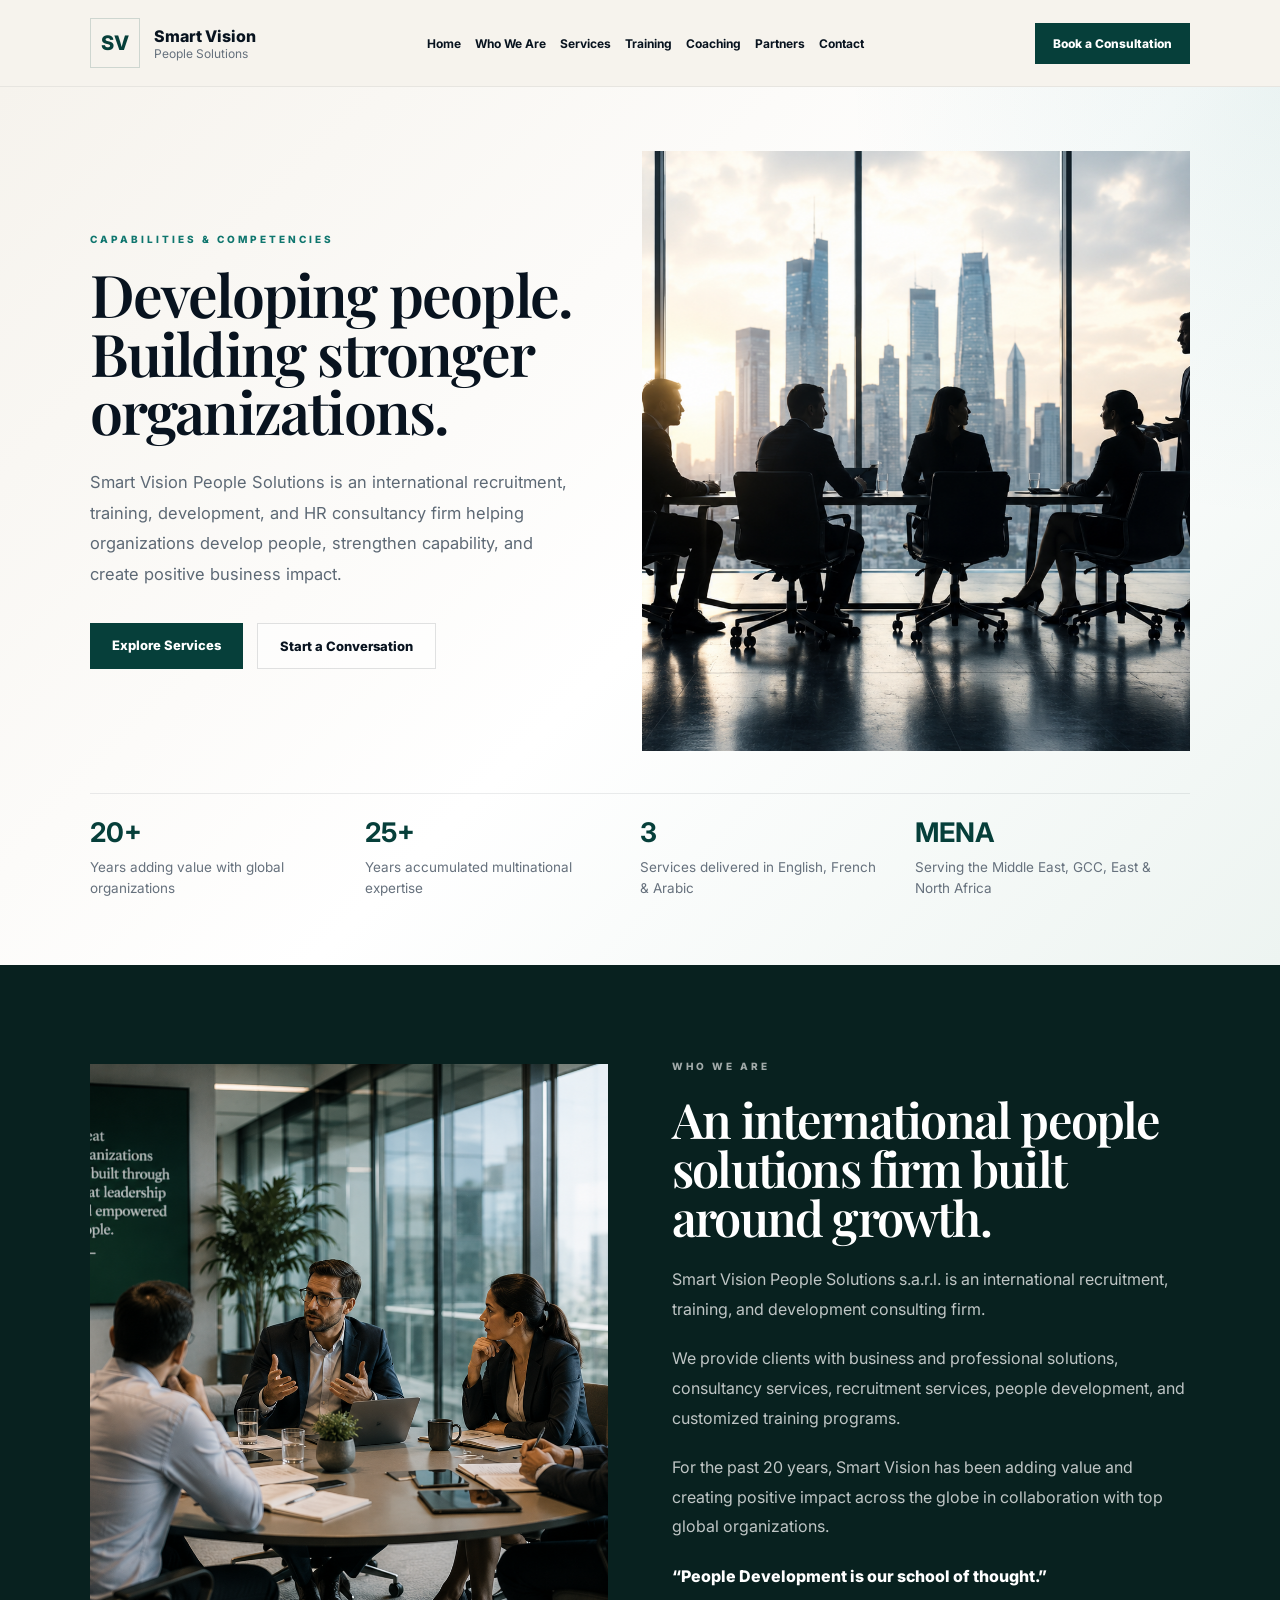
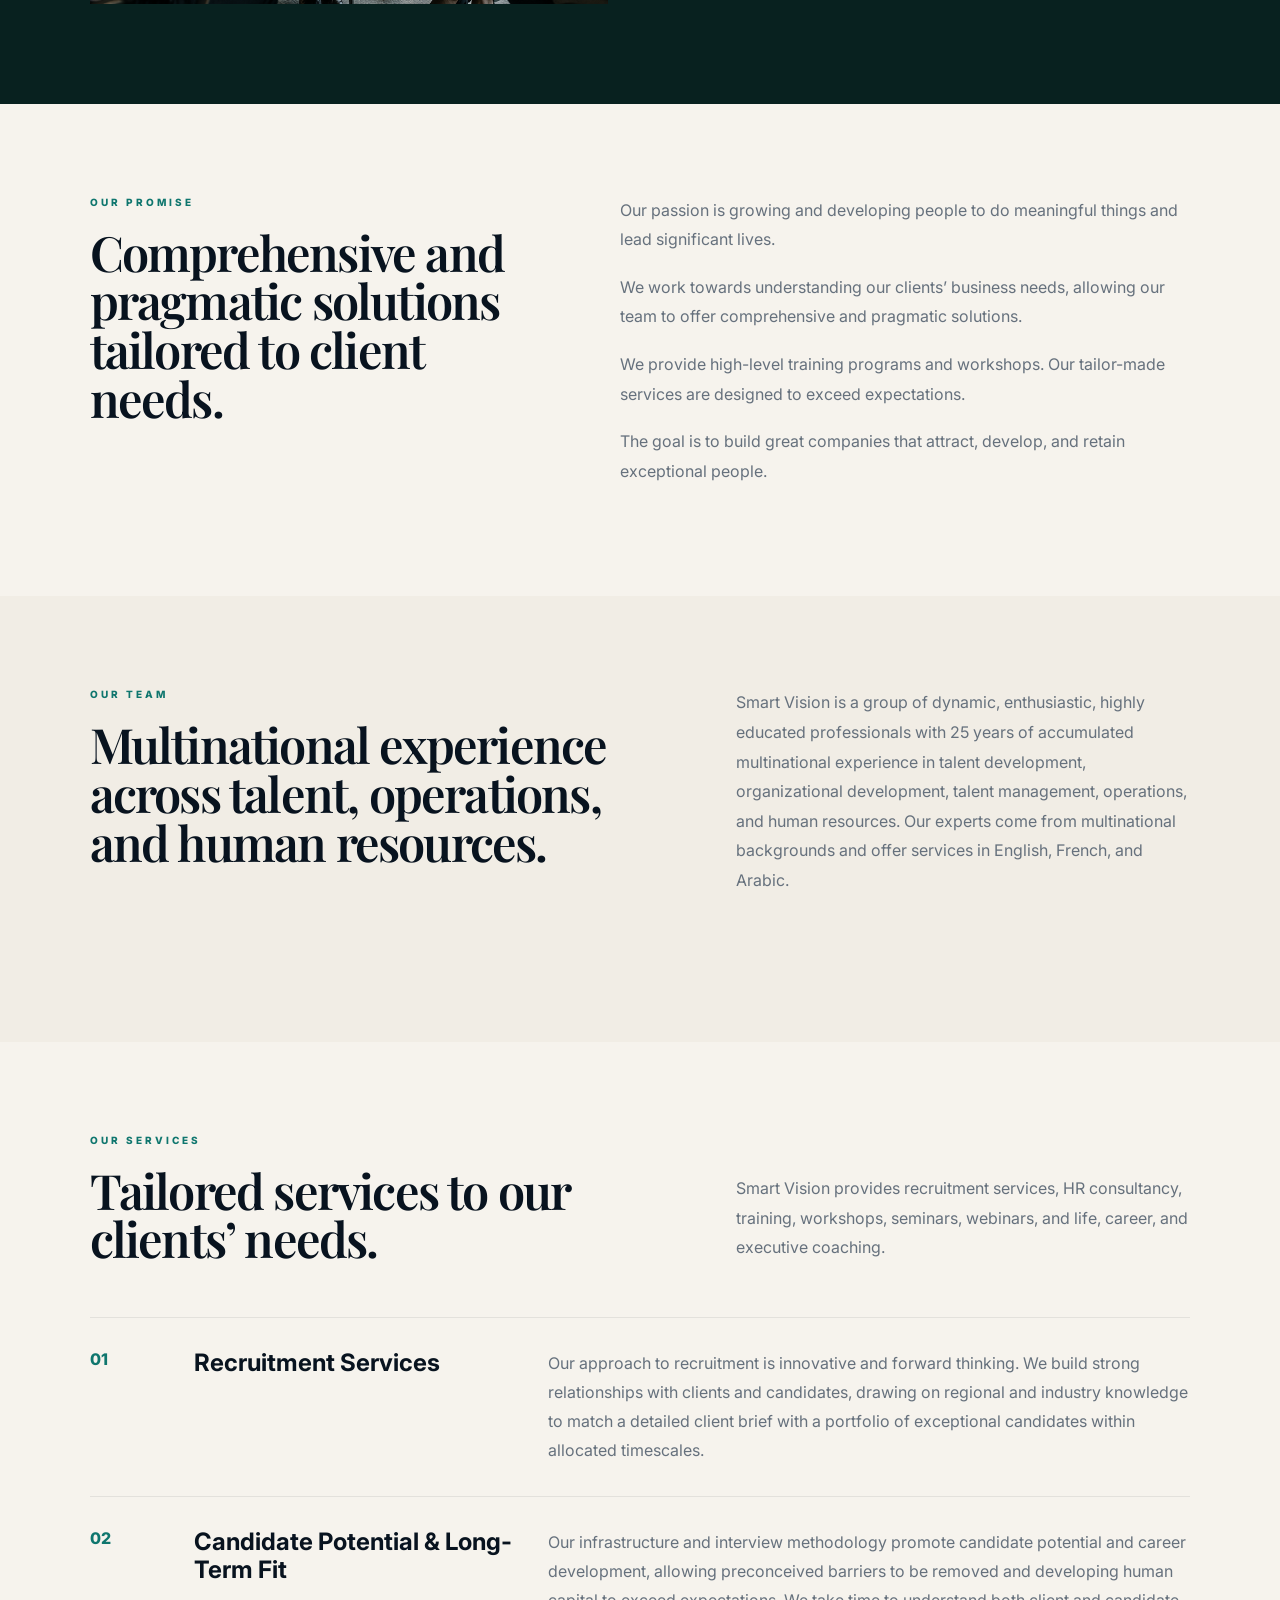
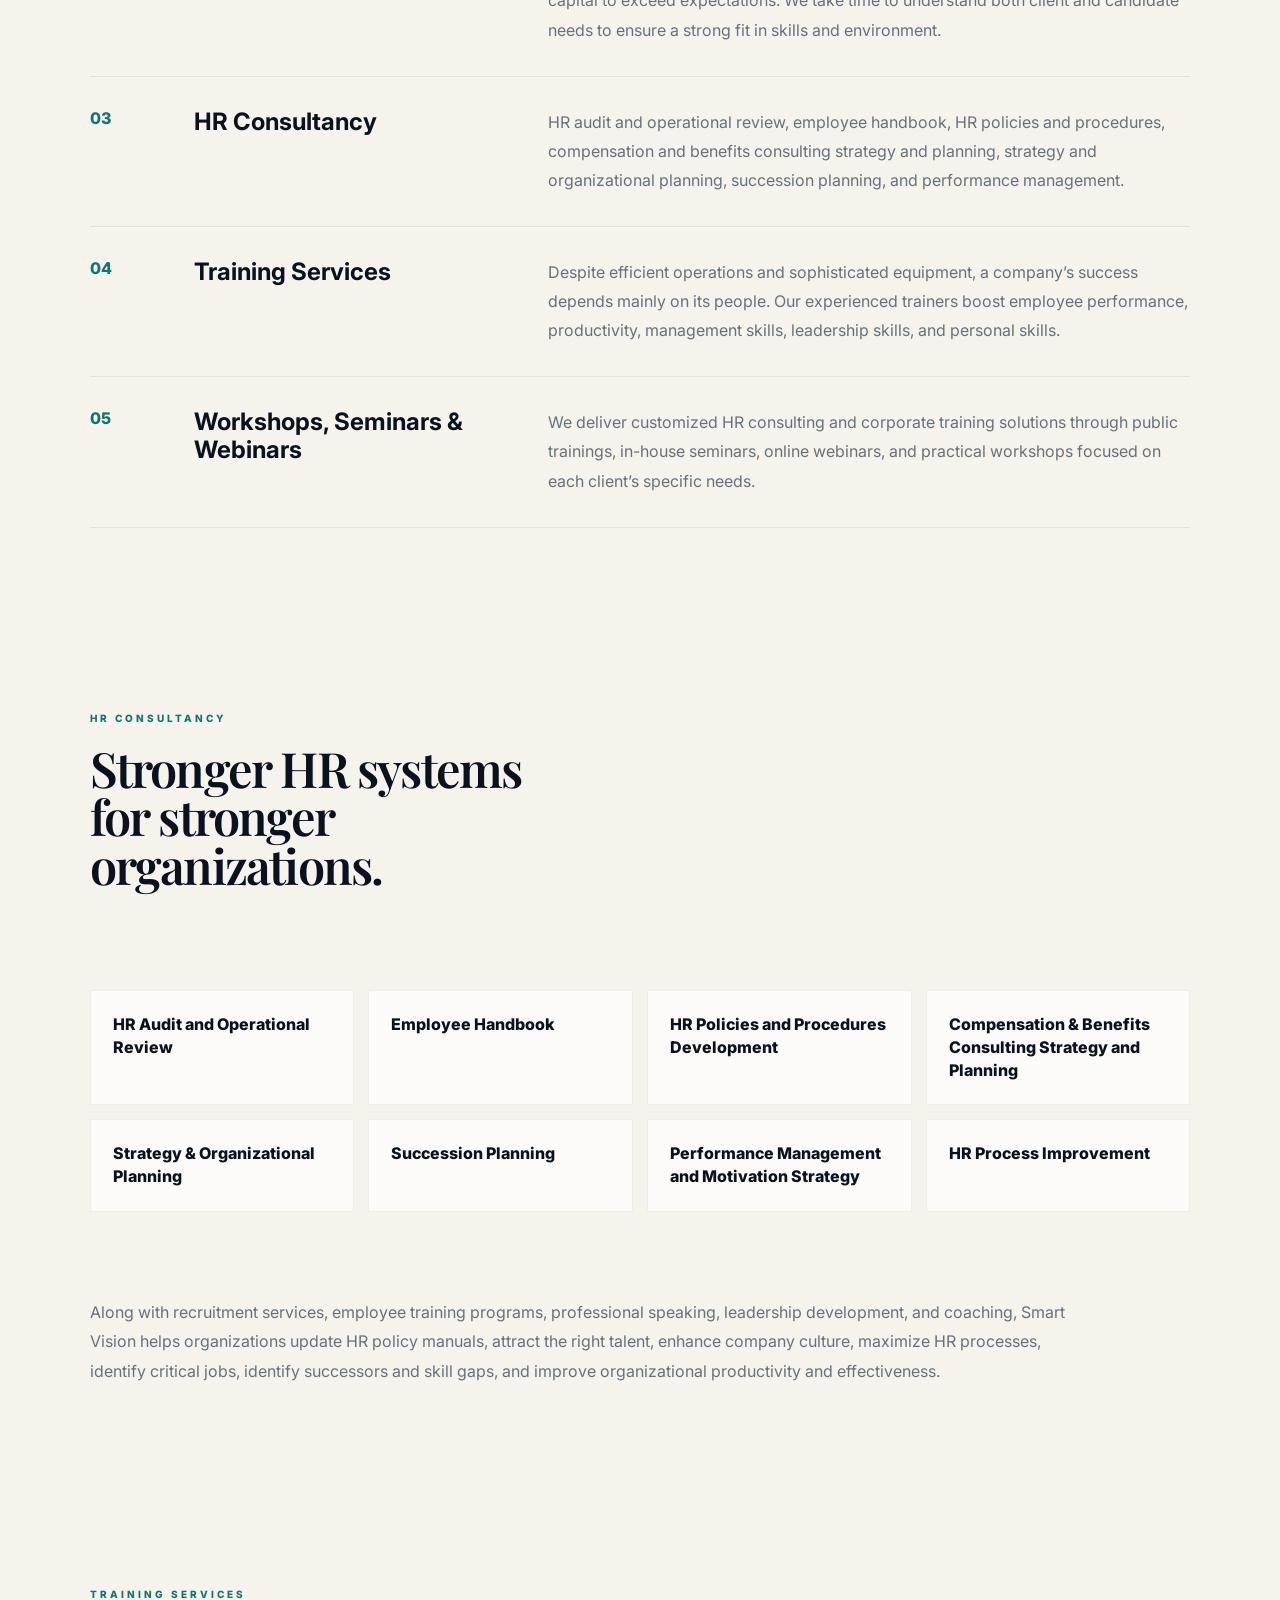
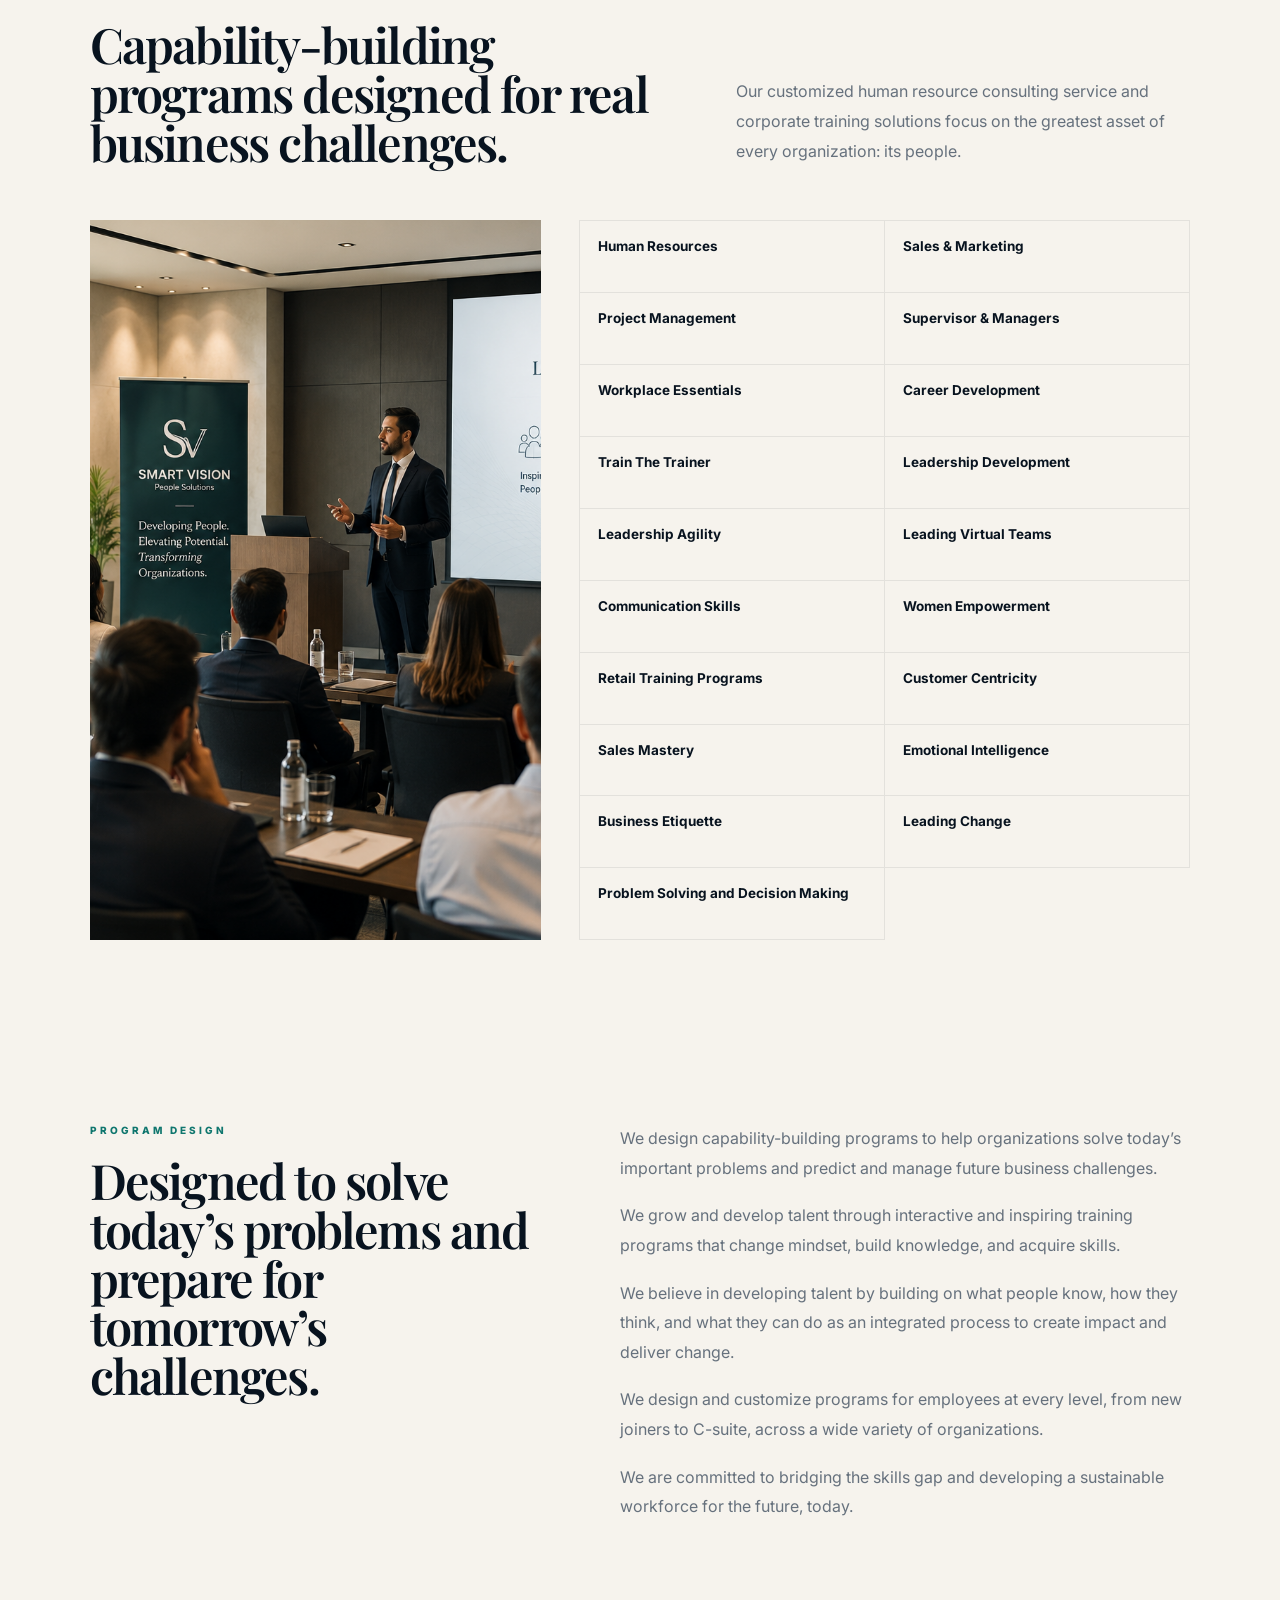
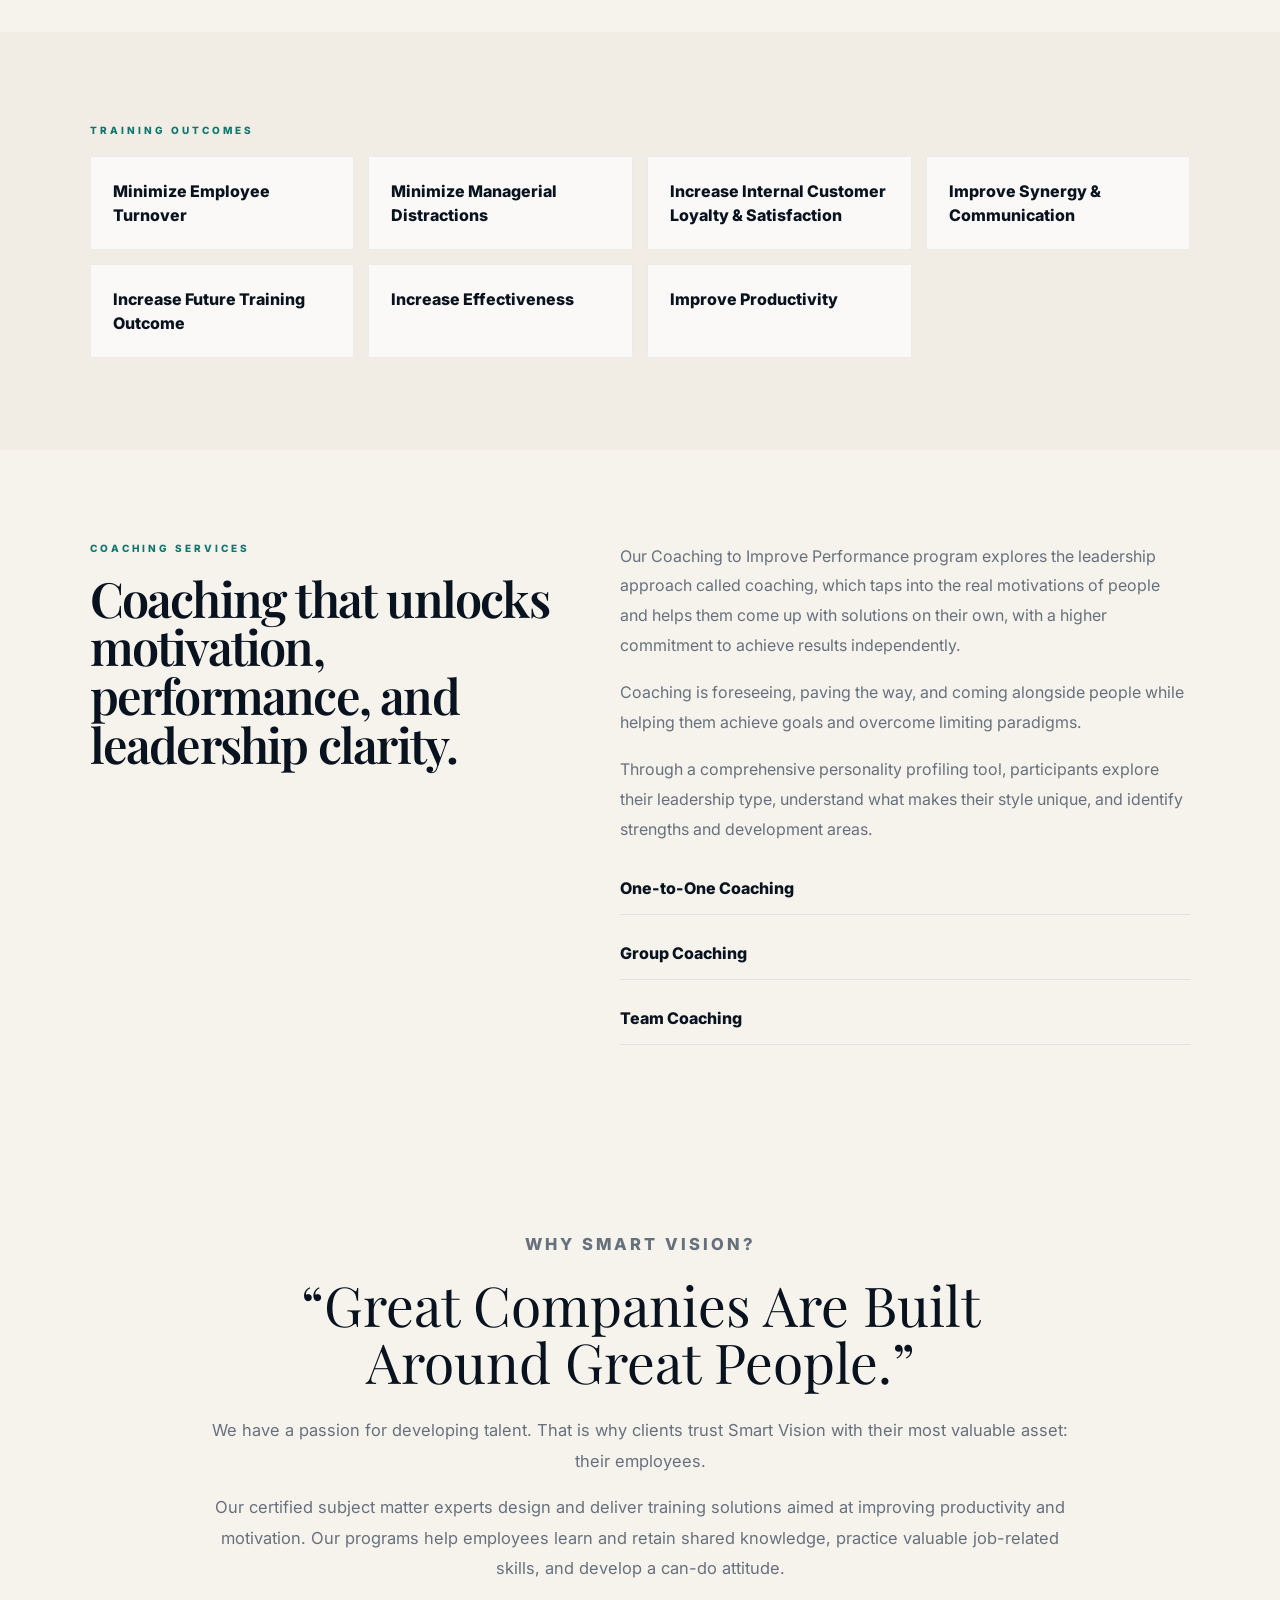
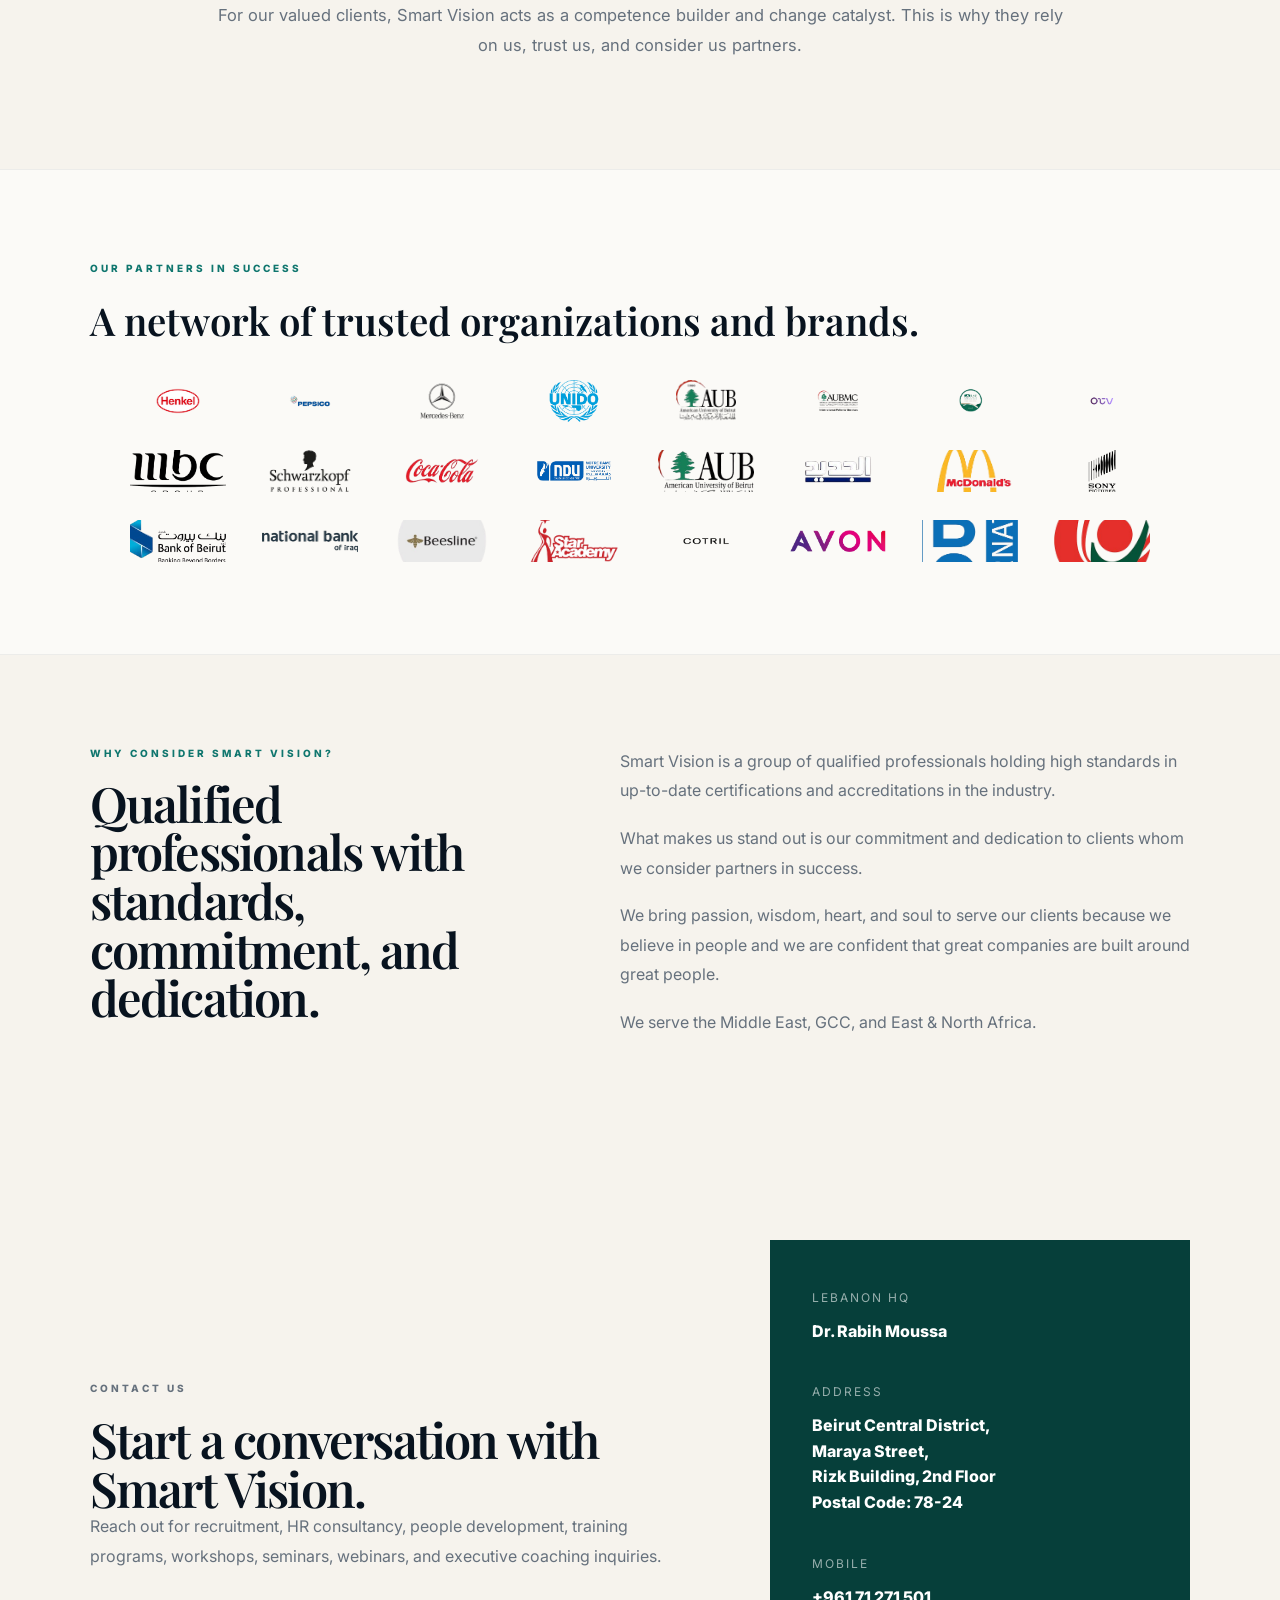
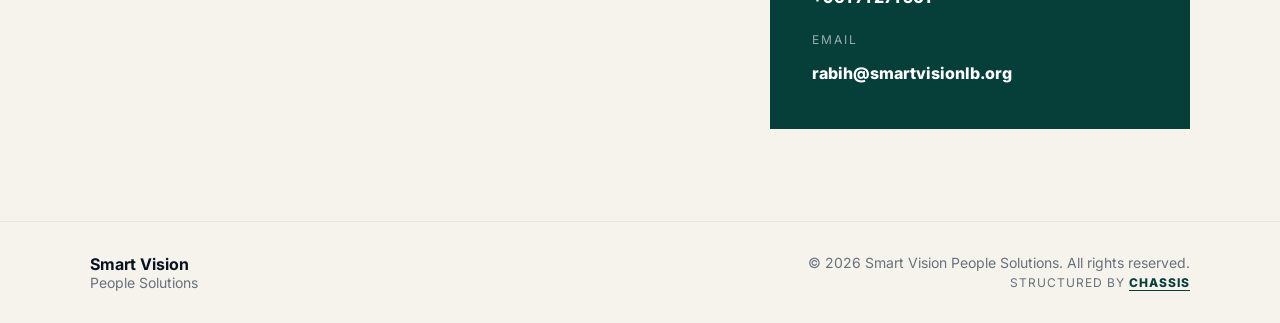
==== index.html @ 972a95ab "update" ====
<!DOCTYPE html>
<html lang="en">
<head>
  <meta charset="UTF-8" />
  <meta name="viewport" content="width=device-width, initial-scale=1.0" />

  <title>Smart Vision People Solutions</title>

  <meta
    name="description"
    content="Smart Vision People Solutions is an international recruitment, HR consultancy, training, people development, and executive coaching firm serving the Middle East, GCC, East and North Africa."
  />

  <link rel="preconnect" href="https://fonts.googleapis.com">
  <link rel="preconnect" href="https://fonts.gstatic.com" crossorigin>

  <link
    href="https://fonts.googleapis.com/css2?family=Inter:wght@400;500;600;700;800&family=Playfair+Display:wght@500;600;700&display=swap"
    rel="stylesheet"
  />

  <link rel="stylesheet" href="style.css?v=11" />
</head>

<body>

  <header class="site-header">
    <a href="#home" class="logo" aria-label="Smart Vision home">
      <span class="logo-mark">SV</span>
      <span class="logo-text">
        <strong>Smart Vision</strong>
        <small>People Solutions</small>
      </span>
    </a>

    <nav class="nav-links" aria-label="Main navigation">
      <a href="#home">Home</a>
      <a href="#about">Who We Are</a>
      <a href="#services">Services</a>
      <a href="#training">Training</a>
      <a href="#coaching">Coaching</a>
      <a href="#partners">Partners</a>
      <a href="#contact">Contact</a>
    </nav>

    <a href="#contact" class="nav-cta">Book a Consultation</a>
  </header>

  <main>

    <section class="hero" id="home">
      <div class="hero-grid">
        <div class="hero-copy">
          <p class="eyebrow">Capabilities & Competencies</p>

          <h1>
            Developing people. Building stronger organizations.
          </h1>

          <p class="hero-description">
            Smart Vision People Solutions is an international recruitment, training,
            development, and HR consultancy firm helping organizations develop people,
            strengthen capability, and create positive business impact.
          </p>

          <div class="hero-actions">
            <a href="#services" class="btn-primary">Explore Services</a>
            <a href="#contact" class="btn-secondary">Start a Conversation</a>
          </div>
        </div>

        <div class="hero-image">
          <img
            src="assets/images/hero-boardroom.jpg"
            alt="Executive leadership meeting"
          />
        </div>
      </div>

      <div class="proof-row">
        <div>
          <strong>20+</strong>
          <span>Years adding value with global organizations</span>
        </div>

        <div>
          <strong>25+</strong>
          <span>Years accumulated multinational expertise</span>
        </div>

        <div>
          <strong>3</strong>
          <span>Services delivered in English, French & Arabic</span>
        </div>

        <div>
          <strong>MENA</strong>
          <span>Serving the Middle East, GCC, East & North Africa</span>
        </div>
      </div>
    </section>

    <section class="about-section" id="about">
      <div class="about-image">
        <img
          src="assets/images/leadership-meeting.jpg"
          alt="Leadership discussion"
        />
      </div>

      <div class="about-copy">
        <p class="eyebrow">Who We Are</p>

        <h2>
          An international people solutions firm built around growth.
        </h2>

        <p>
          Smart Vision People Solutions s.a.r.l. is an international recruitment,
          training, and development consulting firm.
        </p>

        <p>
          We provide clients with business and professional solutions, consultancy
          services, recruitment services, people development, and customized
          training programs.
        </p>

        <p>
          For the past 20 years, Smart Vision has been adding value and creating
          positive impact across the globe in collaboration with top global
          organizations.
        </p>

        <p class="quote-line">
          “People Development is our school of thought.”
        </p>
      </div>
    </section>

    <section class="promise-section" id="promise">
      <div>
        <p class="eyebrow">Our Promise</p>
        <h2>
          Comprehensive and pragmatic solutions tailored to client needs.
        </h2>
      </div>

      <div class="promise-copy">
        <p>
          Our passion is growing and developing people to do meaningful things
          and lead significant lives.
        </p>

        <p>
          We work towards understanding our clients’ business needs, allowing
          our team to offer comprehensive and pragmatic solutions.
        </p>

        <p>
          We provide high-level training programs and workshops. Our tailor-made
          services are designed to exceed expectations.
        </p>

        <p>
          The goal is to build great companies that attract, develop, and retain
          exceptional people.
        </p>
      </div>
    </section>

    <section class="team-section" id="team">
      <div class="split-heading">
        <div>
          <p class="eyebrow">Our Team</p>
          <h2>
            Multinational experience across talent, operations, and human resources.
          </h2>
        </div>

        <p>
          Smart Vision is a group of dynamic, enthusiastic, highly educated professionals
          with 25 years of accumulated multinational experience in talent development,
          organizational development, talent management, operations, and human resources.
          Our experts come from multinational backgrounds and offer services in English,
          French, and Arabic.
        </p>
      </div>
    </section>

    <section class="services-section" id="services">
      <div class="split-heading">
        <div>
          <p class="eyebrow">Our Services</p>
          <h2>
            Tailored services to our clients’ needs.
          </h2>
        </div>

        <p>
          Smart Vision provides recruitment services, HR consultancy, training,
          workshops, seminars, webinars, and life, career, and executive coaching.
        </p>
      </div>

      <div class="service-list">
        <article>
          <span>01</span>
          <h3>Recruitment Services</h3>
          <p>
            Our approach to recruitment is innovative and forward thinking. We build
            strong relationships with clients and candidates, drawing on regional and
            industry knowledge to match a detailed client brief with a portfolio of
            exceptional candidates within allocated timescales.
          </p>
        </article>

        <article>
          <span>02</span>
          <h3>Candidate Potential & Long-Term Fit</h3>
          <p>
            Our infrastructure and interview methodology promote candidate potential
            and career development, allowing preconceived barriers to be removed and
            developing human capital to exceed expectations. We take time to understand
            both client and candidate needs to ensure a strong fit in skills and environment.
          </p>
        </article>

        <article>
          <span>03</span>
          <h3>HR Consultancy</h3>
          <p>
            HR audit and operational review, employee handbook, HR policies and procedures,
            compensation and benefits consulting strategy and planning, strategy and
            organizational planning, succession planning, and performance management.
          </p>
        </article>

        <article>
          <span>04</span>
          <h3>Training Services</h3>
          <p>
            Despite efficient operations and sophisticated equipment, a company’s success
            depends mainly on its people. Our experienced trainers boost employee performance,
            productivity, management skills, leadership skills, and personal skills.
          </p>
        </article>

        <article>
          <span>05</span>
          <h3>Workshops, Seminars & Webinars</h3>
          <p>
            We deliver customized HR consulting and corporate training solutions through
            public trainings, in-house seminars, online webinars, and practical workshops
            focused on each client’s specific needs.
          </p>
        </article>
      </div>
    </section>

    <section class="hr-section" id="hr-consultancy">
      <div>
        <p class="eyebrow">HR Consultancy</p>
        <h2>
          Stronger HR systems for stronger organizations.
        </h2>
      </div>

      <div class="detail-grid">
        <div>HR Audit and Operational Review</div>
        <div>Employee Handbook</div>
        <div>HR Policies and Procedures Development</div>
        <div>Compensation & Benefits Consulting Strategy and Planning</div>
        <div>Strategy & Organizational Planning</div>
        <div>Succession Planning</div>
        <div>Performance Management and Motivation Strategy</div>
        <div>HR Process Improvement</div>
      </div>

      <p class="section-note">
        Along with recruitment services, employee training programs, professional speaking,
        leadership development, and coaching, Smart Vision helps organizations update HR
        policy manuals, attract the right talent, enhance company culture, maximize HR
        processes, identify critical jobs, identify successors and skill gaps, and improve
        organizational productivity and effectiveness.
      </p>
    </section>

    <section class="training-section" id="training">
      <div class="training-top">
        <div>
          <p class="eyebrow">Training Services</p>
          <h2>
            Capability-building programs designed for real business challenges.
          </h2>
        </div>

        <p>
          Our customized human resource consulting service and corporate training
          solutions focus on the greatest asset of every organization: its people.
        </p>
      </div>

      <div class="training-feature">
        <img
          src="assets/images/training-seminar.jpg"
          alt="Corporate training seminar"
        />

        <div class="program-list">
          <span>Human Resources</span>
          <span>Sales & Marketing</span>
          <span>Project Management</span>
          <span>Supervisor & Managers</span>
          <span>Workplace Essentials</span>
          <span>Career Development</span>
          <span>Train The Trainer</span>
          <span>Leadership Development</span>
          <span>Leadership Agility</span>
          <span>Leading Virtual Teams</span>
          <span>Communication Skills</span>
          <span>Women Empowerment</span>
          <span>Retail Training Programs</span>
          <span>Customer Centricity</span>
          <span>Sales Mastery</span>
          <span>Emotional Intelligence</span>
          <span>Business Etiquette</span>
          <span>Leading Change</span>
          <span>Problem Solving and Decision Making</span>
        </div>
      </div>
    </section>

    <section class="program-design-section" id="program-design">
      <div>
        <p class="eyebrow">Program Design</p>
        <h2>
          Designed to solve today’s problems and prepare for tomorrow’s challenges.
        </h2>
      </div>

      <div class="program-design-copy">
        <p>
          We design capability-building programs to help organizations solve today’s
          important problems and predict and manage future business challenges.
        </p>

        <p>
          We grow and develop talent through interactive and inspiring training programs
          that change mindset, build knowledge, and acquire skills.
        </p>

        <p>
          We believe in developing talent by building on what people know, how they think,
          and what they can do as an integrated process to create impact and deliver change.
        </p>

        <p>
          We design and customize programs for employees at every level, from new joiners
          to C-suite, across a wide variety of organizations.
        </p>

        <p>
          We are committed to bridging the skills gap and developing a sustainable workforce
          for the future, today.
        </p>
      </div>
    </section>

    <section class="outcomes-section">
      <p class="eyebrow">Training Outcomes</p>

      <div class="outcome-grid">
        <div>Minimize Employee Turnover</div>
        <div>Minimize Managerial Distractions</div>
        <div>Increase Internal Customer Loyalty & Satisfaction</div>
        <div>Improve Synergy & Communication</div>
        <div>Increase Future Training Outcome</div>
        <div>Increase Effectiveness</div>
        <div>Improve Productivity</div>
      </div>
    </section>

    <section class="coaching-section" id="coaching">
      <div>
        <p class="eyebrow">Coaching Services</p>
        <h2>
          Coaching that unlocks motivation, performance, and leadership clarity.
        </h2>
      </div>

      <div class="coaching-copy">
        <p>
          Our Coaching to Improve Performance program explores the leadership approach
          called coaching, which taps into the real motivations of people and helps them
          come up with solutions on their own, with a higher commitment to achieve results
          independently.
        </p>

        <p>
          Coaching is foreseeing, paving the way, and coming alongside people while helping
          them achieve goals and overcome limiting paradigms.
        </p>

        <p>
          Through a comprehensive personality profiling tool, participants explore their
          leadership type, understand what makes their style unique, and identify strengths
          and development areas.
        </p>

        <ul>
          <li>One-to-One Coaching</li>
          <li>Group Coaching</li>
          <li>Team Coaching</li>
        </ul>
      </div>
    </section>

    <section class="why-section" id="why">
      <p class="eyebrow">Why Smart Vision?</p>

      <blockquote>
        “Great Companies Are Built Around Great People.”
      </blockquote>

      <p>
        We have a passion for developing talent. That is why clients trust Smart Vision
        with their most valuable asset: their employees.
      </p>

      <p>
        Our certified subject matter experts design and deliver training solutions aimed
        at improving productivity and motivation. Our programs help employees learn and
        retain shared knowledge, practice valuable job-related skills, and develop a
        can-do attitude.
      </p>

      <p>
        For our valued clients, Smart Vision acts as a competence builder and change
        catalyst. This is why they rely on us, trust us, and consider us partners.
      </p>
    </section>

    <section class="partners-section" id="partners">
      <div class="section-kicker">
        <p class="small-label">Our Partners in Success</p>
        <h2>A network of trusted organizations and brands.</h2>
      </div>

      <div class="partner-logos">
        <div class="partner-logo"><img src="assets/logos/henkel.png" alt="Henkel"></div>
        <div class="partner-logo"><img src="assets/logos/pepsico.png" alt="PepsiCo"></div>
        <div class="partner-logo"><img src="assets/logos/mercedes.png" alt="Mercedes-Benz"></div>
        <div class="partner-logo"><img src="assets/logos/unido.png" alt="UNIDO"></div>
        <div class="partner-logo"><img src="assets/logos/aub.png" alt="AUB"></div>
        <div class="partner-logo"><img src="assets/logos/aubmc.png" alt="AUBMC"></div>
        <div class="partner-logo"><img src="assets/logos/lau.png" alt="LAU"></div>
        <div class="partner-logo"><img src="assets/logos/otv.png" alt="OTV"></div>

        <div class="partner-name"><img src="assets/logos/mbcgroup.png" alt="MBC Group"></div>
        <div class="partner-name"><img src="assets/logos/schwarzkopf.png" alt="Schwarzkopf Professional"></div>
        <div class="partner-name"><img src="assets/logos/cocacola.png" alt="Coca-Cola"></div>
        <div class="partner-name"><img src="assets/logos/ndu.png" alt="Notre Dame University"></div>
        <div class="partner-name"><img src="assets/logos/aub.png" alt="American University of Beirut"></div>
        <div class="partner-name"><img src="assets/logos/aljadeed.png" alt="Al Jadeed TV"></div>
        <div class="partner-name"><img src="assets/logos/macdonalds.png" alt="McDonald’s"></div>
        <div class="partner-name"><img src="assets/logos/sony.png" alt="Sony Pictures"></div>
        <div class="partner-name"><img src="assets/logos/bob.png" alt="Bank of Beirut"></div>
        <div class="partner-name"><img src="assets/logos/nbi.png" alt="National Bank of Iraq"></div>
        <div class="partner-name"><img src="assets/logos/beesline.png" alt="Beesline"></div>
        <div class="partner-name"><img src="assets/logos/staracademy.png" alt="Star Academy"></div>
        <div class="partner-name"><img src="assets/logos/cotril.png" alt="Cotril Group"></div>
        <div class="partner-name"><img src="assets/logos/avon.png" alt="Avon"></div>
        <div class="partner-name"><img src="assets/logos/lbci.png" alt="LBCI"></div>
        <div class="partner-name"><img src="assets/logos/lu.png" alt="Lebanese University"></div>
      </div>
    </section>

    <section class="consider-section" id="consider">
      <div>
        <p class="eyebrow">Why Consider Smart Vision?</p>
        <h2>
          Qualified professionals with standards, commitment, and dedication.
        </h2>
      </div>

      <div class="consider-copy">
        <p>
          Smart Vision is a group of qualified professionals holding high standards
          in up-to-date certifications and accreditations in the industry.
        </p>

        <p>
          What makes us stand out is our commitment and dedication to clients whom
          we consider partners in success.
        </p>

        <p>
          We bring passion, wisdom, heart, and soul to serve our clients because we
          believe in people and we are confident that great companies are built around
          great people.
        </p>

        <p>
          We serve the Middle East, GCC, and East & North Africa.
        </p>
      </div>
    </section>

    <section class="contact-section" id="contact">
      <div>
        <p class="eyebrow">Contact Us</p>

        <h2>
          Start a conversation with Smart Vision.
        </h2>

        <p>
          Reach out for recruitment, HR consultancy, people development, training programs,
          workshops, seminars, webinars, and executive coaching inquiries.
        </p>
      </div>

      <div class="contact-card">
        <span>Lebanon HQ</span>
        <p>Dr. Rabih Moussa</p>

        <span>Address</span>
        <p>
          Beirut Central District,<br>
          Maraya Street,<br>
          Rizk Building, 2nd Floor<br>
          Postal Code: 78-24
        </p>

        <span>Mobile</span>
        <a href="tel:+96171271501">+961 71 271 501</a>

        <span>Email</span>
        <a href="mailto:rabih@smartvisionlb.org" target="_blank">
          rabih@smartvisionlb.org
        </a>
      </div>
    </section>

  </main>

  <footer class="site-footer">
    <div>
      <strong>Smart Vision</strong>
      <p>People Solutions</p>
    </div>

    <div class="footer-right">
      <p>© 2026 Smart Vision People Solutions. All rights reserved.</p>

      <small>
        Structured by
        <a href="https://chassislb.com" target="_blank" rel="noopener noreferrer">Chassis</a>
      </small>
    </div>
  </footer>

  <script src="script.js"></script>

</body>
</html>
---- style.css ----
* {
  margin: 0;
  padding: 0;
  box-sizing: border-box;
}

html {
  scroll-behavior: smooth;
}

#home,
#about,
#promise,
#team,
#services,
#hr-consultancy,
#training,
#program-design,
#coaching,
#why,
#partners,
#consider,
#contact {
  scroll-margin-top: 115px;
}

body {
  background: #f6f3ed;
  color: #08131f;
  font-family: "Inter", sans-serif;
  overflow-x: hidden;
}

img {
  width: 100%;
  display: block;
}

a {
  text-decoration: none;
}

section {
  padding: 92px 7%;
}

.site-header {
  width: 100%;
  padding: 18px 7%;
  display: flex;
  justify-content: space-between;
  align-items: center;
  gap: 28px;
  position: sticky;
  top: 0;
  z-index: 1000;
  background: rgba(246, 243, 237, 0.96);
  backdrop-filter: blur(14px);
  border-bottom: 1px solid rgba(8, 19, 31, 0.06);
}

.logo {
  display: flex;
  align-items: center;
  gap: 14px;
  color: #08131f;
  flex-shrink: 0;
}

.logo-mark {
  width: 50px;
  height: 50px;
  border: 1px solid rgba(6, 63, 58, 0.16);
  color: #063f3a;
  display: flex;
  align-items: center;
  justify-content: center;
  font-weight: 800;
  font-size: 20px;
}

.logo-text {
  display: flex;
  flex-direction: column;
}

.logo-text strong {
  font-size: 16px;
  font-weight: 800;
}

.logo-text small {
  font-size: 12px;
  color: #66717d;
}

.nav-links {
  display: flex;
  align-items: center;
  gap: 20px;
}

.nav-links a {
  color: #08131f;
  font-size: 12.5px;
  font-weight: 700;
  white-space: nowrap;
}

.nav-links a:hover {
  color: #0f766e;
}

.nav-cta {
  background: #063f3a;
  color: white;
  padding: 13px 18px;
  font-size: 12.5px;
  font-weight: 800;
  white-space: nowrap;
}

.hero {
  padding-top: 64px;
  padding-bottom: 66px;
  background:
    radial-gradient(circle at top right, rgba(15, 118, 110, 0.08), transparent 28%),
    linear-gradient(135deg, #f6f3ed 0%, #ffffff 55%, #edf4f1 100%);
}

.hero-grid {
  display: grid;
  grid-template-columns: 0.95fr 1.05fr;
  gap: 56px;
  align-items: center;
}

.eyebrow,
.small-label {
  color: #0f766e;
  text-transform: uppercase;
  letter-spacing: 3px;
  font-size: 10px;
  font-weight: 800;
  margin-bottom: 20px;
}

.hero-copy h1,
.split-heading h2,
.promise-section h2,
.team-section h2,
.hr-section h2,
.program-design-section h2,
.consider-section h2,
.about-copy h2,
.training-top h2,
.coaching-section h2,
.contact-section h2 {
  font-family: "Playfair Display", serif;
  font-weight: 600;
  line-height: 1;
  letter-spacing: -1.8px;
}

.hero-copy h1 {
  font-size: clamp(3rem, 4.6vw, 5.1rem);
  max-width: 700px;
  margin-bottom: 26px;
}

.hero-description {
  max-width: 640px;
  font-size: 16.5px;
  line-height: 1.85;
  color: #5d6975;
  margin-bottom: 34px;
}

.hero-actions {
  display: flex;
  gap: 14px;
  flex-wrap: wrap;
}

.btn-primary,
.btn-secondary {
  padding: 14px 22px;
  font-size: 13px;
  font-weight: 800;
}

.btn-primary {
  background: #063f3a;
  color: white;
}

.btn-secondary {
  border: 1px solid rgba(8, 19, 31, 0.12);
  color: #08131f;
  background: rgba(255, 255, 255, 0.55);
}

.hero-image {
  height: 600px;
  overflow: hidden;
}

.hero-image img,
.about-image img,
.training-feature img {
  height: 100%;
  object-fit: cover;
}

.proof-row {
  margin-top: 42px;
  display: grid;
  grid-template-columns: repeat(4, 1fr);
  border-top: 1px solid rgba(8, 19, 31, 0.08);
}

.proof-row div {
  padding-top: 22px;
}

.proof-row strong {
  display: block;
  font-size: 27px;
  color: #063f3a;
  margin-bottom: 8px;
}

.proof-row span {
  color: #66717d;
  font-size: 13.5px;
  line-height: 1.55;
  display: block;
  max-width: 240px;
}

.promise-section,
.coaching-section,
.hr-section,
.program-design-section,
.consider-section {
  display: grid;
  grid-template-columns: 0.9fr 1.1fr;
  gap: 64px;
  align-items: start;
}

.promise-section h2,
.coaching-section h2,
.hr-section h2,
.program-design-section h2,
.consider-section h2,
.contact-section h2 {
  font-size: clamp(2.5rem, 3.8vw, 4.4rem);
}

.promise-copy p,
.coaching-copy p,
.program-design-copy p,
.consider-copy p,
.contact-section p,
.section-note {
  color: #66717d;
  line-height: 1.85;
  margin-bottom: 18px;
}

.split-heading,
.training-top {
  display: grid;
  grid-template-columns: 1fr 0.78fr;
  gap: 64px;
  margin-bottom: 54px;
}

.split-heading h2,
.training-top h2 {
  font-size: clamp(2.5rem, 3.8vw, 4.5rem);
}

.split-heading p:last-child,
.training-top p:last-child {
  color: #66717d;
  line-height: 1.85;
  align-self: end;
}

.team-section {
  background: #f1ede5;
}

.service-list {
  border-top: 1px solid rgba(8, 19, 31, 0.08);
}

.service-list article {
  display: grid;
  grid-template-columns: 70px 320px 1fr;
  gap: 34px;
  padding: 31px 0;
  border-bottom: 1px solid rgba(8, 19, 31, 0.08);
}

.service-list span {
  color: #0f766e;
  font-weight: 800;
}

.service-list h3 {
  font-size: 24px;
  line-height: 1.15;
}

.service-list p {
  color: #66717d;
  line-height: 1.82;
}

.detail-grid {
  grid-column: 1 / -1;
  display: grid;
  grid-template-columns: repeat(4, 1fr);
  gap: 14px;
  margin-top: 36px;
}

.detail-grid div {
  background: rgba(255, 255, 255, 0.7);
  border: 1px solid rgba(8, 19, 31, 0.06);
  padding: 22px;
  font-weight: 800;
  line-height: 1.45;
}

.section-note {
  grid-column: 1 / -1;
  max-width: 980px;
  margin-top: 22px;
}

.about-section {
  background: #08211f;
  color: white;
  display: grid;
  grid-template-columns: 1fr 1fr;
  gap: 64px;
  align-items: center;
}

.about-image {
  height: 540px;
  overflow: hidden;
}

.about-copy h2 {
  font-size: clamp(2.5rem, 3.8vw, 4.4rem);
  margin-bottom: 24px;
}

.about-copy p {
  color: rgba(255, 255, 255, 0.74);
  line-height: 1.85;
  margin-bottom: 20px;
}

.about-copy .eyebrow {
  color: rgba(255, 255, 255, 0.62);
}

.quote-line {
  color: white !important;
  font-weight: 800;
}

.training-feature {
  display: grid;
  grid-template-columns: 0.85fr 1.15fr;
  gap: 38px;
}

.training-feature img {
  height: 720px;
  overflow: hidden;
}

.program-list {
  display: grid;
  grid-template-columns: repeat(2, 1fr);
  border-top: 1px solid rgba(8, 19, 31, 0.08);
  border-left: 1px solid rgba(8, 19, 31, 0.08);
}

.program-list span {
  padding: 16px 18px;
  border-right: 1px solid rgba(8, 19, 31, 0.08);
  border-bottom: 1px solid rgba(8, 19, 31, 0.08);
  font-weight: 700;
  color: #08131f;
  font-size: 13.5px;
  line-height: 1.35;
}

.outcomes-section {
  background: #f1ede5;
}

.outcome-grid {
  display: grid;
  grid-template-columns: repeat(4, 1fr);
  gap: 14px;
}

.outcome-grid div {
  background: rgba(255, 255, 255, 0.7);
  border: 1px solid rgba(8, 19, 31, 0.06);
  padding: 22px;
  font-weight: 800;
  line-height: 1.5;
}

.coaching-copy ul {
  list-style: none;
  display: grid;
  gap: 12px;
}

.coaching-copy li {
  padding: 16px 0;
  border-bottom: 1px solid rgba(8, 19, 31, 0.08);
  font-weight: 800;
}

.why-section {
  text-align: center;
  max-width: 1040px;
  margin: auto;
}

.why-section blockquote {
  font-family: "Playfair Display", serif;
  font-size: clamp(3rem, 4.3vw, 4.8rem);
  line-height: 1.05;
  margin-bottom: 24px;
}

.why-section p {
  color: #66717d;
  line-height: 1.85;
  font-size: 16.5px;
  margin-bottom: 16px;
}

/* ========================= */
/* PARTNERS SECTION */
/* ========================= */

.partners-section {
  background: rgba(255, 255, 255, 0.58);
  border-top: 1px solid rgba(8, 19, 31, 0.06);
  border-bottom: 1px solid rgba(8, 19, 31, 0.06);
}

.section-kicker h2 {
  font-family: "Playfair Display", serif;
  font-size: clamp(2rem, 3vw, 3.2rem);
  font-weight: 600;
  margin-bottom: 24px;
}

.partner-logos {
  display: flex;
  flex-wrap: wrap;
  justify-content: center;
  align-items: center;

  gap: 28px 36px;

  margin-top: 34px;
}

.partner-logo,
.partner-name {
  width: 96px;
  height: 42px;

  display: flex;
  align-items: center;
  justify-content: center;

  overflow: hidden;
  text-align: center;
}

.partner-logo img {
  width: 96px;
  height: 42px;

  object-fit: contain;
  object-position: center;

  display: block;
}

.partner-name {
  color: #25313d;
  font-weight: 800;
  font-size: 10.5px;
  line-height: 1.15;
}

/* ========================= */

.contact-section {
  display: grid;
  grid-template-columns: 1fr 420px;
  gap: 64px;
  align-items: center;
}

.contact-card {
  background: #063f3a;
  padding: 42px;
  display: flex;
  flex-direction: column;
  gap: 14px;
}

.contact-card span {
  color: rgba(255, 255, 255, 0.58);
  font-size: 12px;
  text-transform: uppercase;
  letter-spacing: 2px;
  margin-top: 8px;
}

.contact-card a,
.contact-card p {
  color: white;
  font-size: 16px;
  font-weight: 800;
  line-height: 1.6;
}

.site-footer {
  padding: 32px 7%;
  display: flex;
  justify-content: space-between;
  align-items: center;
  border-top: 1px solid rgba(8, 19, 31, 0.06);
}

.site-footer p {
  color: #66717d;
  font-size: 14px;
}

.footer-right {
  text-align: right;
}

.footer-right small {
  color: #66717d;
  font-size: 12px;
  text-transform: uppercase;
  letter-spacing: 1px;
}

.footer-right small a {
  color: #063f3a;
  border-bottom: 1px solid #063f3a;
  font-weight: 800;
}

@media (max-width: 1280px) {
  .nav-links {
    gap: 14px;
  }

  .nav-links a,
  .nav-cta {
    font-size: 12px;
  }
}

@media (max-width: 1200px) {
  .hero-grid,
  .split-heading,
  .promise-section,
  .about-section,
  .training-top,
  .training-feature,
  .coaching-section,
  .hr-section,
  .program-design-section,
  .consider-section,
  .contact-section {
    grid-template-columns: 1fr;
  }

  .proof-row,
  .outcome-grid,
  .detail-grid {
    grid-template-columns: repeat(2, 1fr);
  }

  .service-list article {
    grid-template-columns: 1fr;
    gap: 16px;
  }

  .training-feature img {
    height: 440px;
  }
}

@media (max-width: 768px) {
  section {
    padding: 72px 24px;
  }

  .site-header {
    padding: 18px 24px;
    flex-direction: column;
  }

  .nav-links {
    display: none;
  }

  .nav-cta {
    width: 100%;
    text-align: center;
  }

  .hero-copy h1,
  .split-heading h2,
  .promise-section h2,
  .team-section h2,
  .hr-section h2,
  .program-design-section h2,
  .consider-section h2,
  .about-copy h2,
  .training-top h2,
  .coaching-section h2,
  .contact-section h2,
  .why-section blockquote {
    font-size: 2.75rem;
    letter-spacing: -1.2px;
  }

  .hero-image,
  .about-image,
  .training-feature img {
    height: 390px;
  }

  .proof-row,
  .program-list,
  .outcome-grid,
  .detail-grid {
    grid-template-columns: 1fr;
  }

  .partner-logos {
    gap: 22px 26px;
  }

  .partner-logo,
  .partner-name {
    width: 76px;
    height: 34px;
  }

  .partner-logo img {
    width: 76px;
    height: 34px;
  }

  .partner-name {
    font-size: 9.5px;
  }

  .contact-section {
    grid-template-columns: 1fr;
  }

  .contact-card {
    padding: 32px;
  }

  .site-footer {
    flex-direction: column;
    gap: 18px;
    text-align: center;
  }

  .footer-right {
    text-align: center;
  }
}
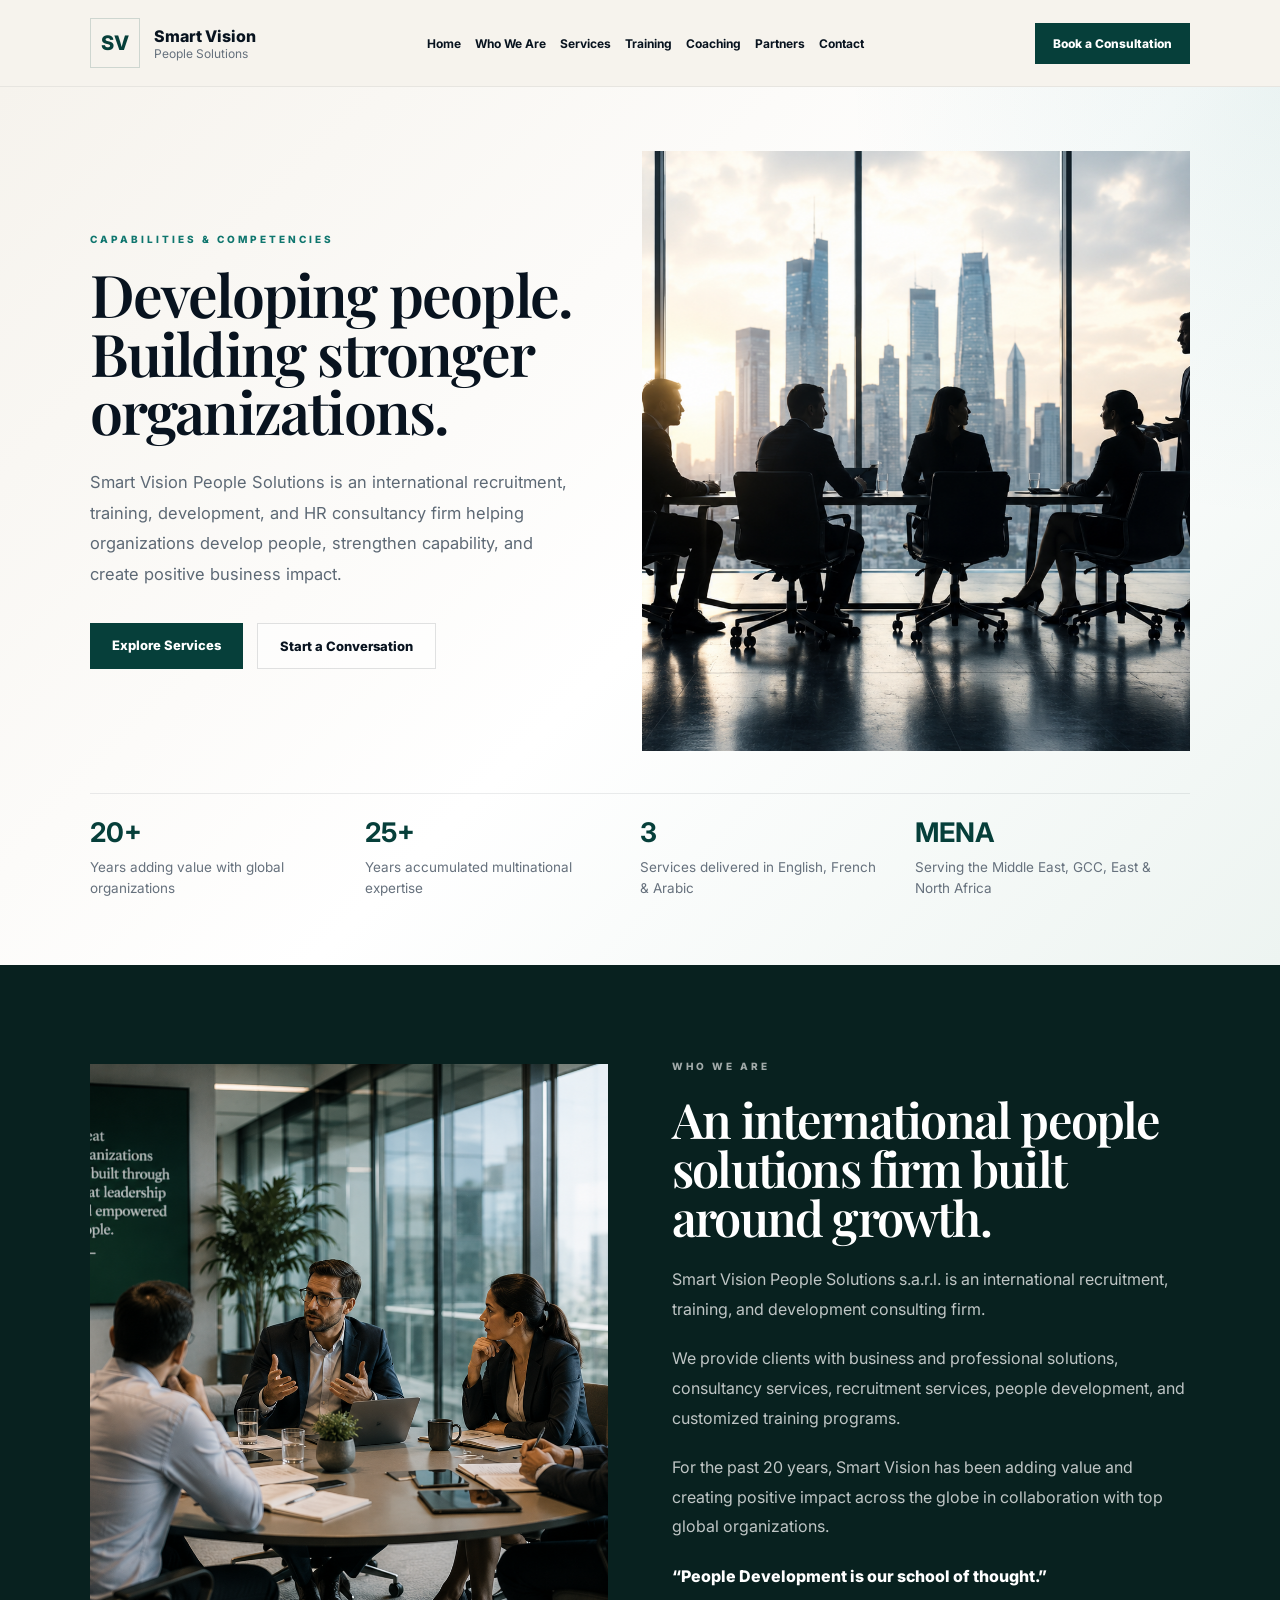
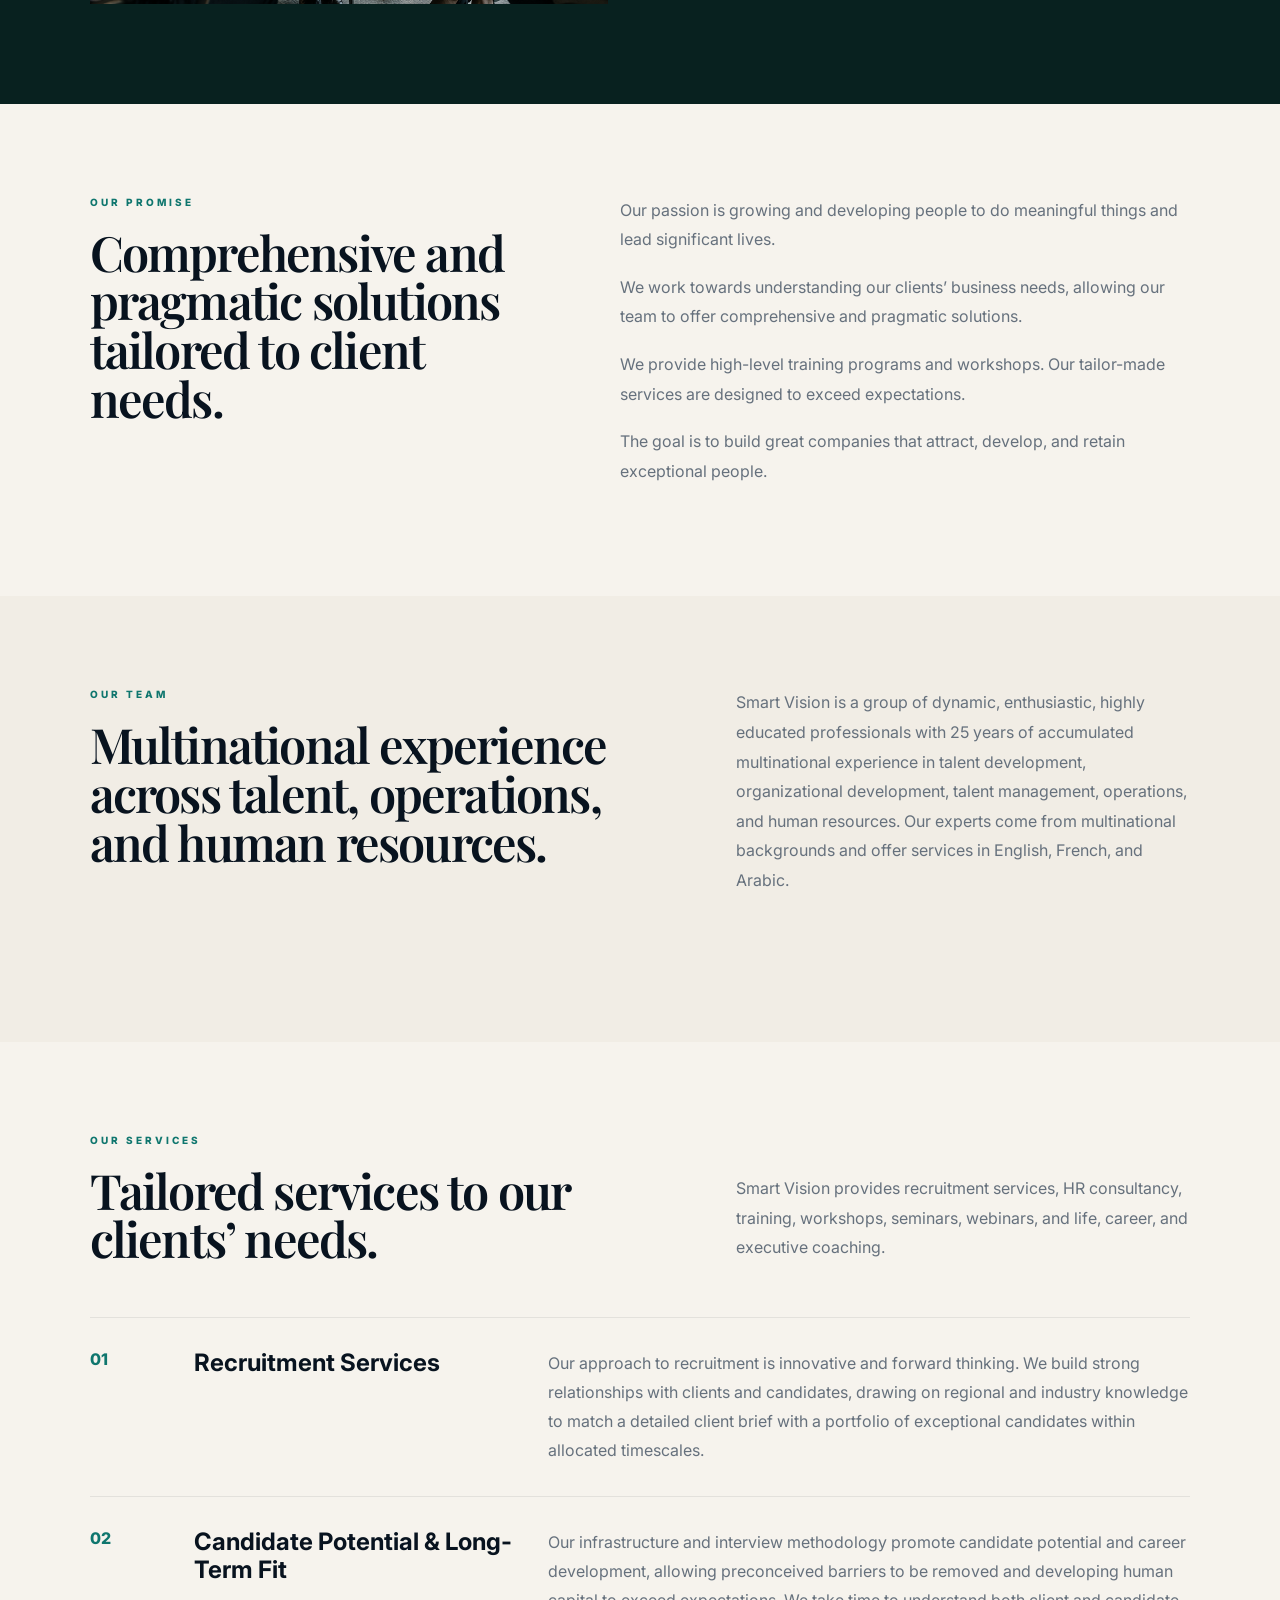
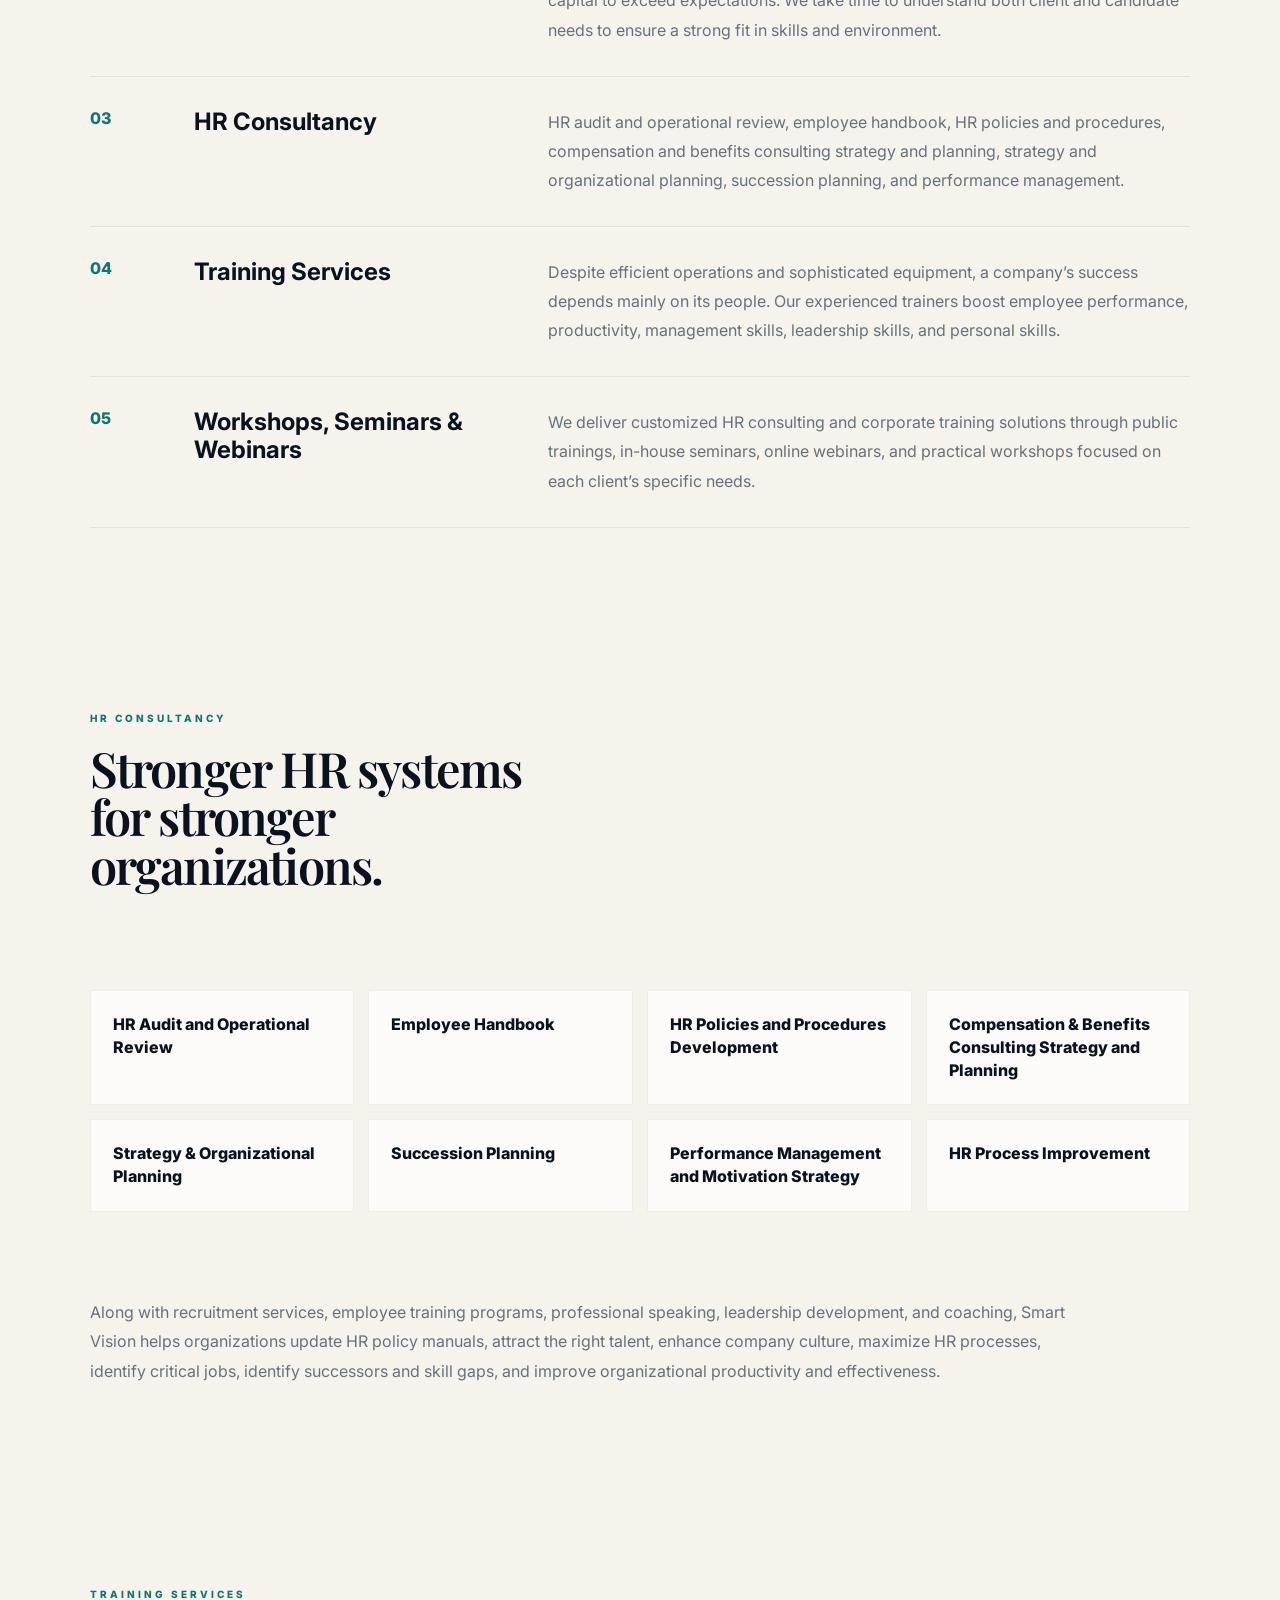
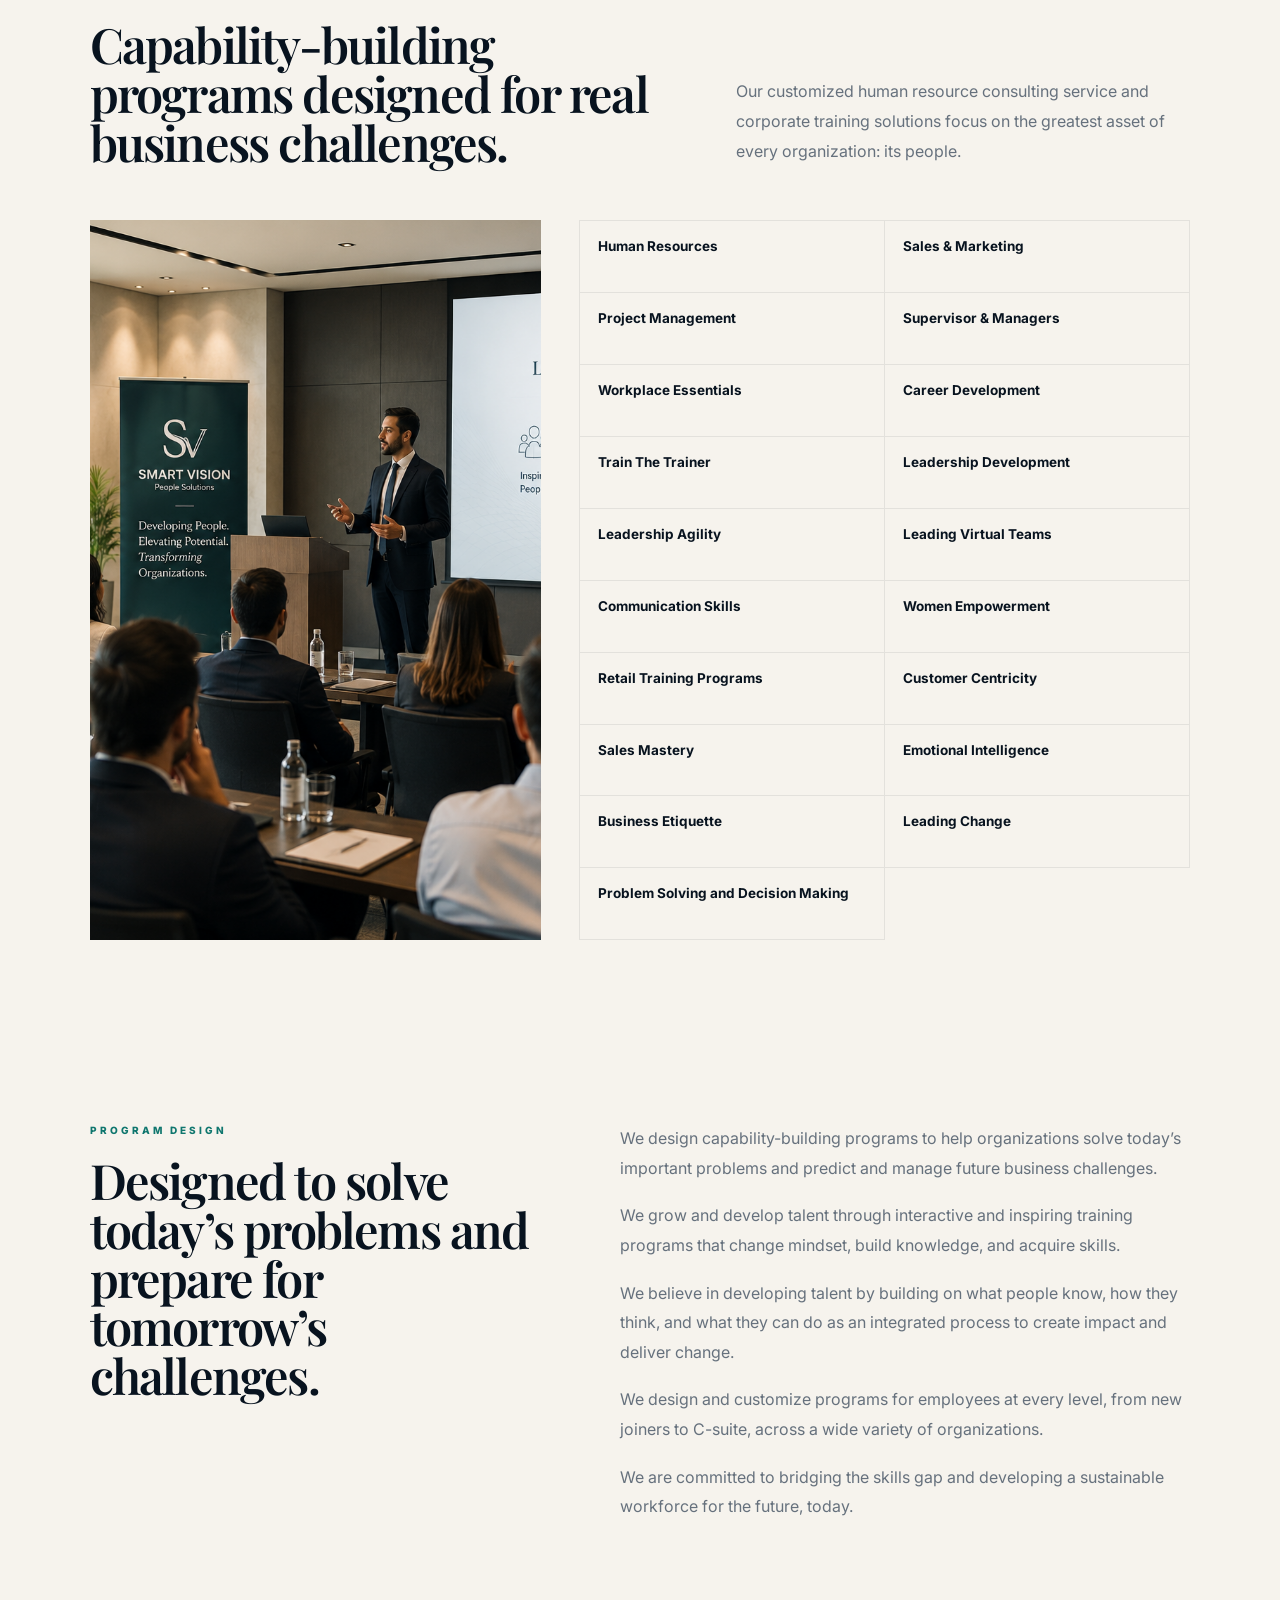
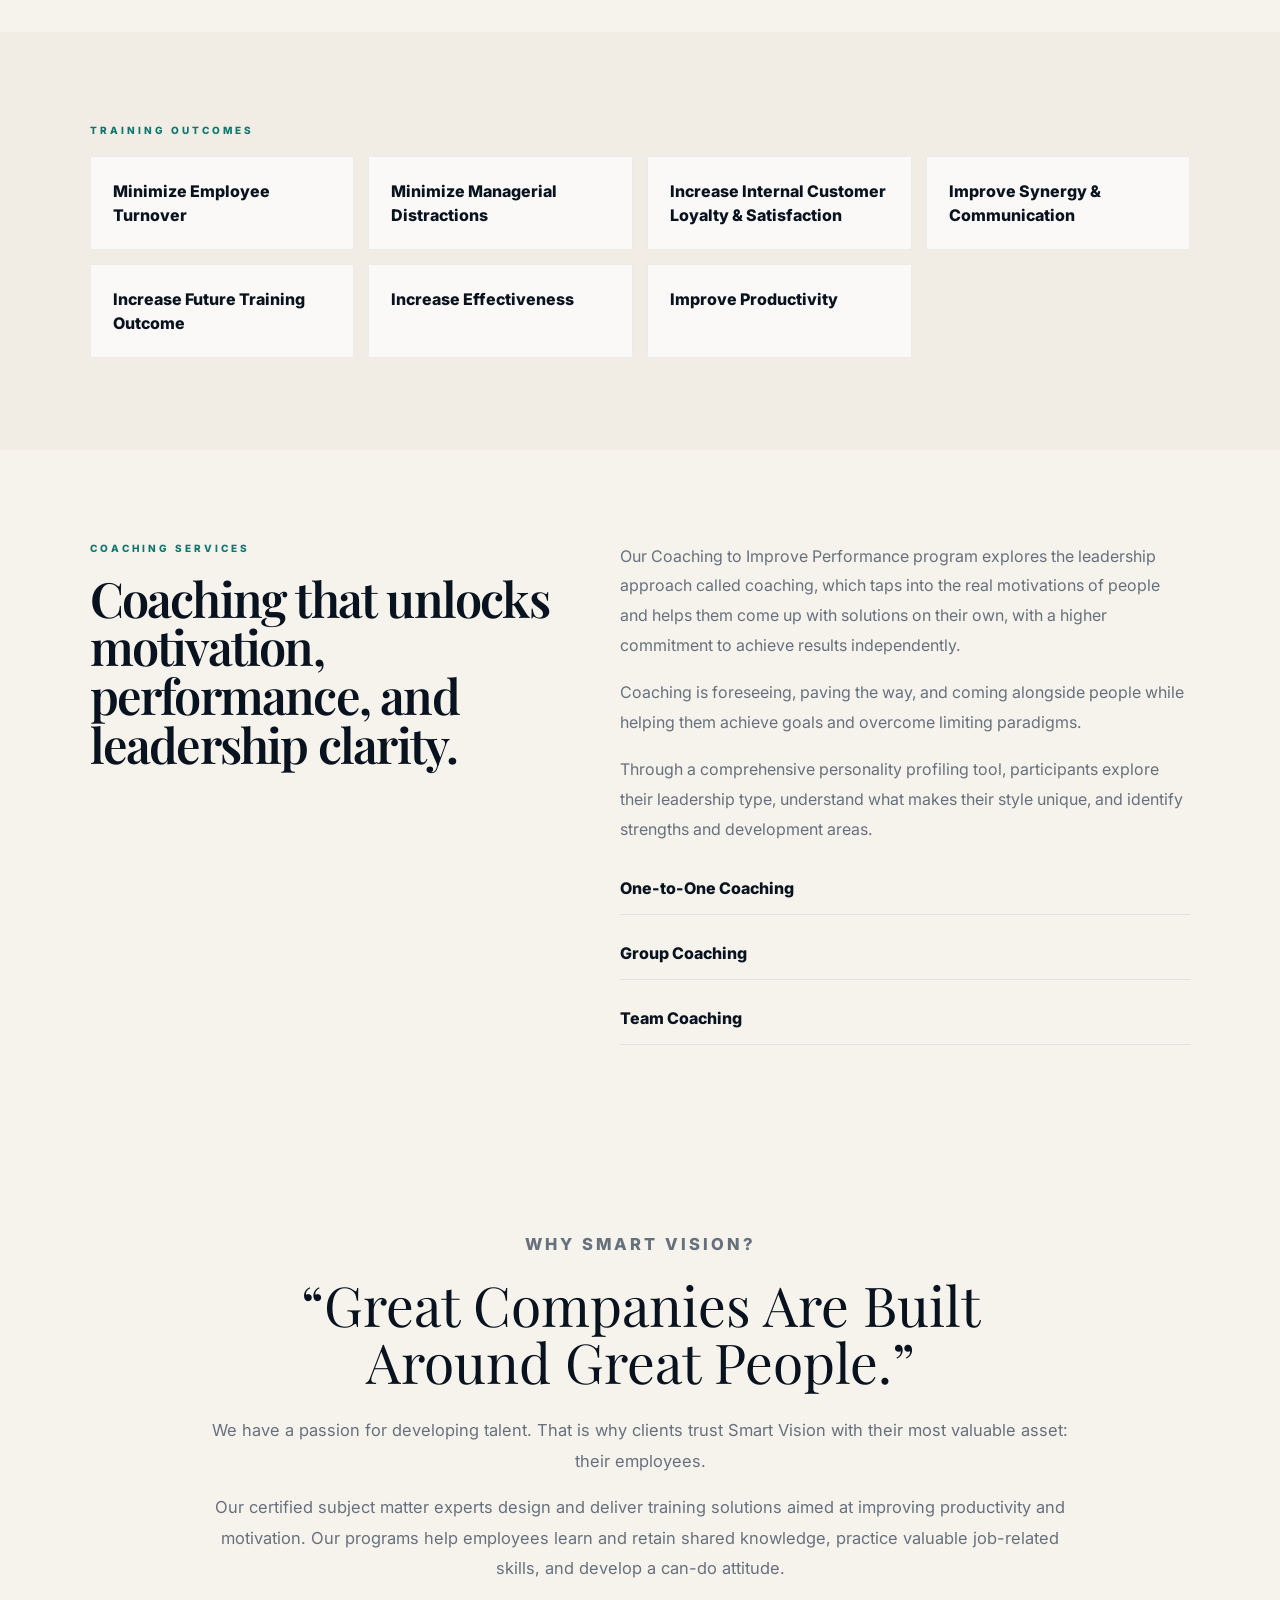
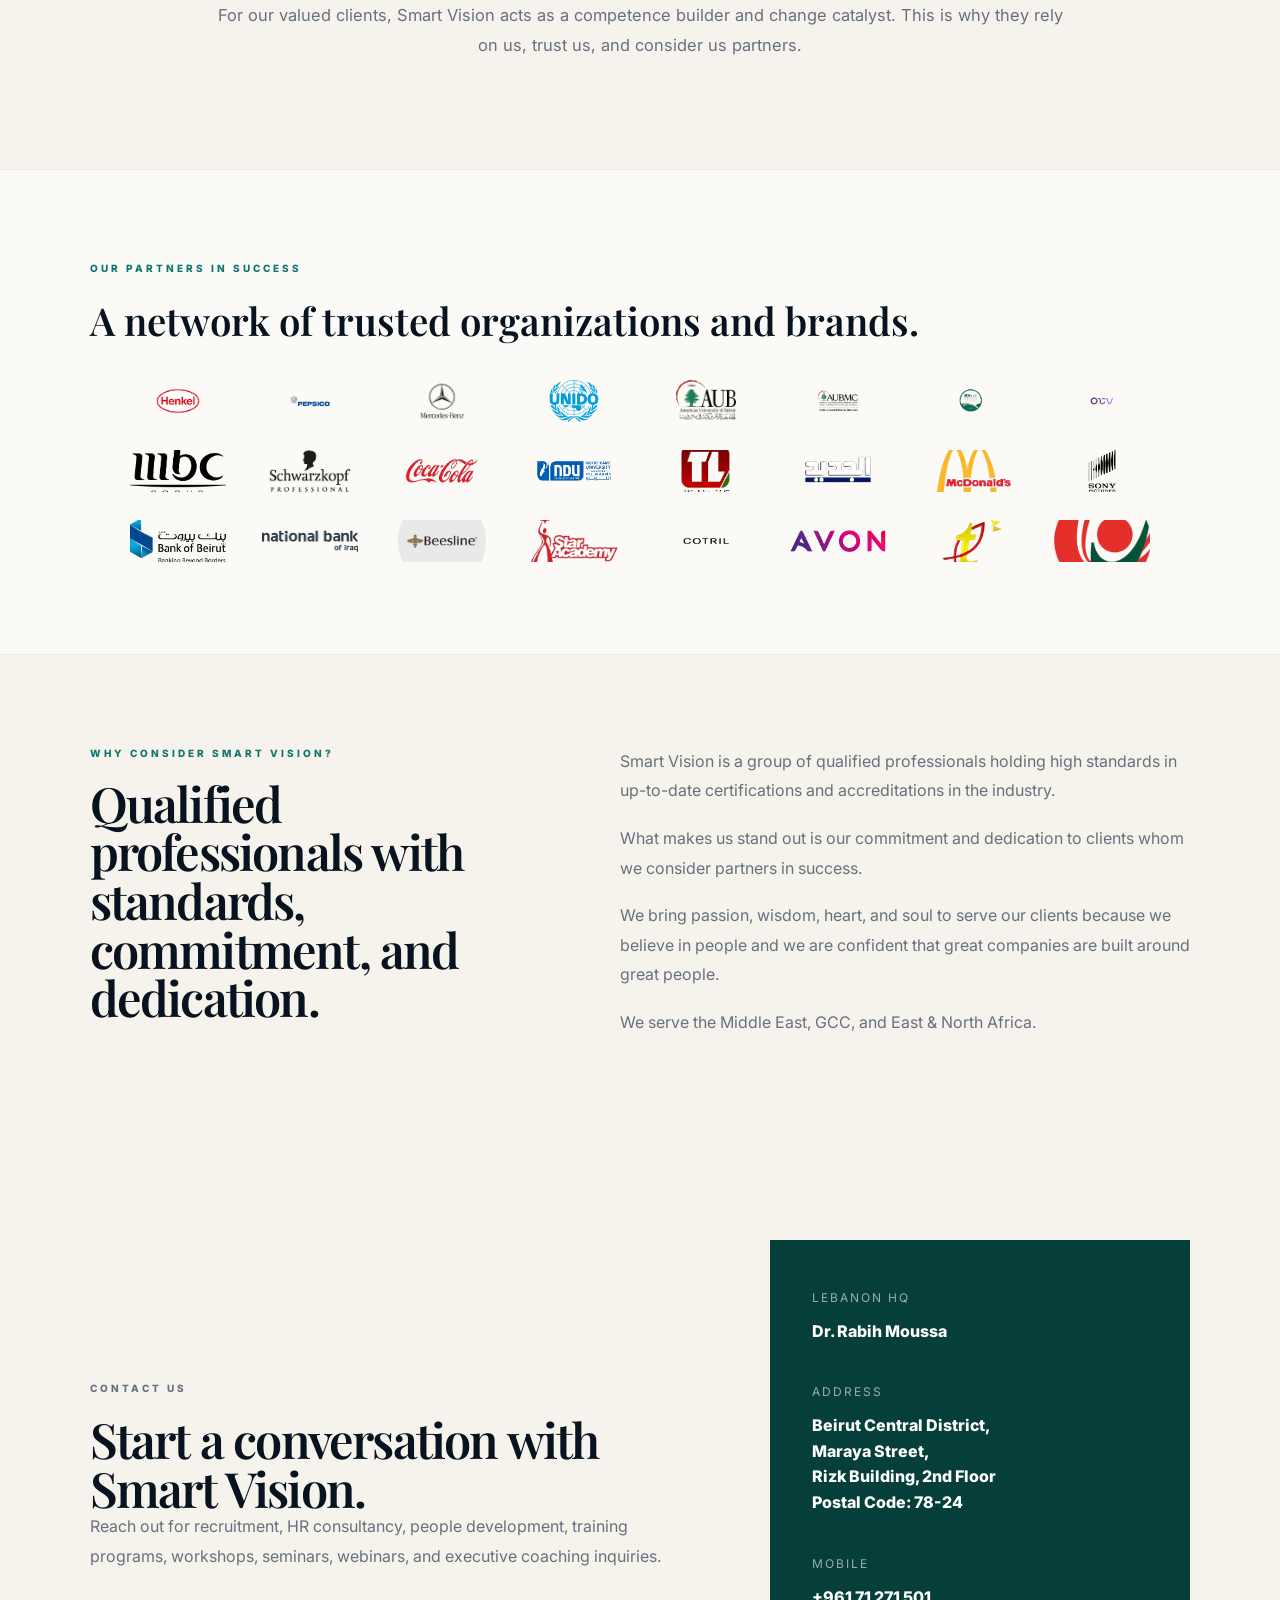
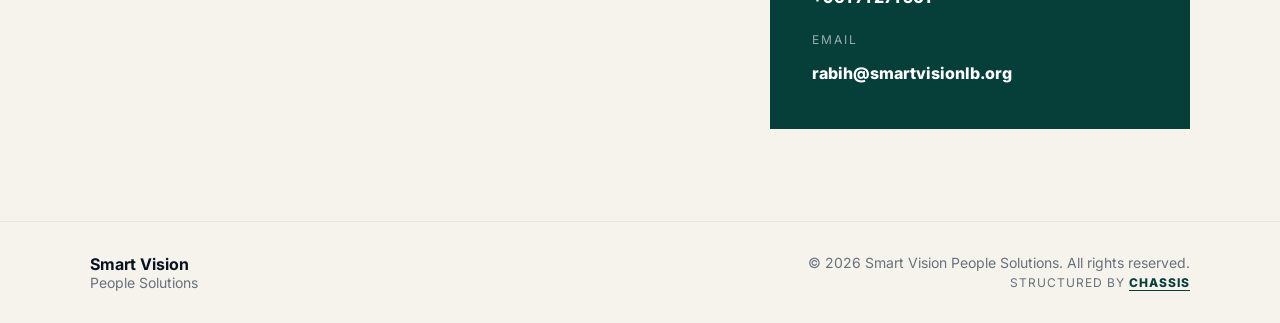
==== commit d4c601b9: "update" ====
--- a/index.html
+++ b/index.html
@@ -461,7 +461,7 @@
         <div class="partner-name"><img src="assets/logos/schwarzkopf.png" alt="Schwarzkopf Professional"></div>
         <div class="partner-name"><img src="assets/logos/cocacola.png" alt="Coca-Cola"></div>
         <div class="partner-name"><img src="assets/logos/ndu.png" alt="Notre Dame University"></div>
-        <div class="partner-name"><img src="assets/logos/aub.png" alt="American University of Beirut"></div>
+        <div class="partner-name"><img src="assets/logos/teleliban.png" alt="Tele Liban"></div>
         <div class="partner-name"><img src="assets/logos/aljadeed.png" alt="Al Jadeed TV"></div>
         <div class="partner-name"><img src="assets/logos/macdonalds.png" alt="McDonald’s"></div>
         <div class="partner-name"><img src="assets/logos/sony.png" alt="Sony Pictures"></div>
@@ -471,7 +471,7 @@
         <div class="partner-name"><img src="assets/logos/staracademy.png" alt="Star Academy"></div>
         <div class="partner-name"><img src="assets/logos/cotril.png" alt="Cotril Group"></div>
         <div class="partner-name"><img src="assets/logos/avon.png" alt="Avon"></div>
-        <div class="partner-name"><img src="assets/logos/lbci.png" alt="LBCI"></div>
+        <div class="partner-name"><img src="assets/logos/telelumiere.png" alt="Tele Lumiere"></div>
         <div class="partner-name"><img src="assets/logos/lu.png" alt="Lebanese University"></div>
       </div>
     </section>
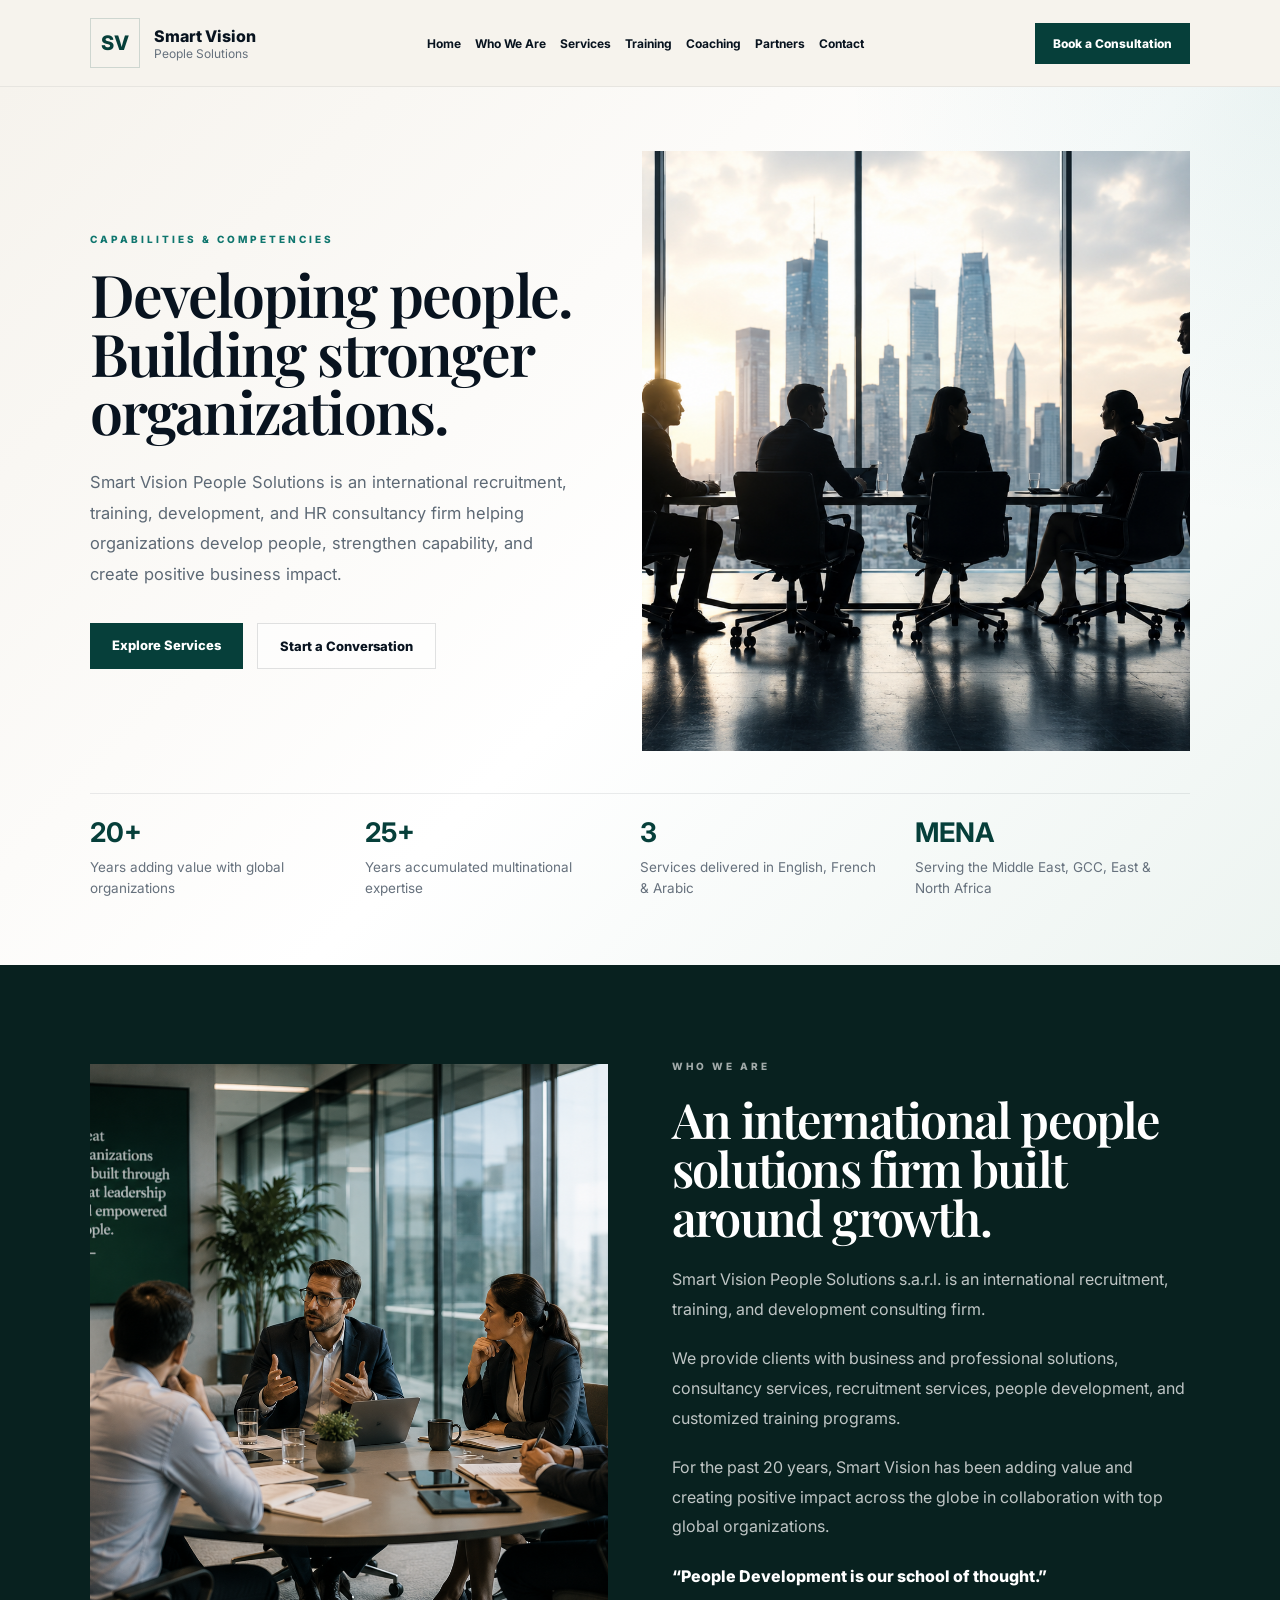
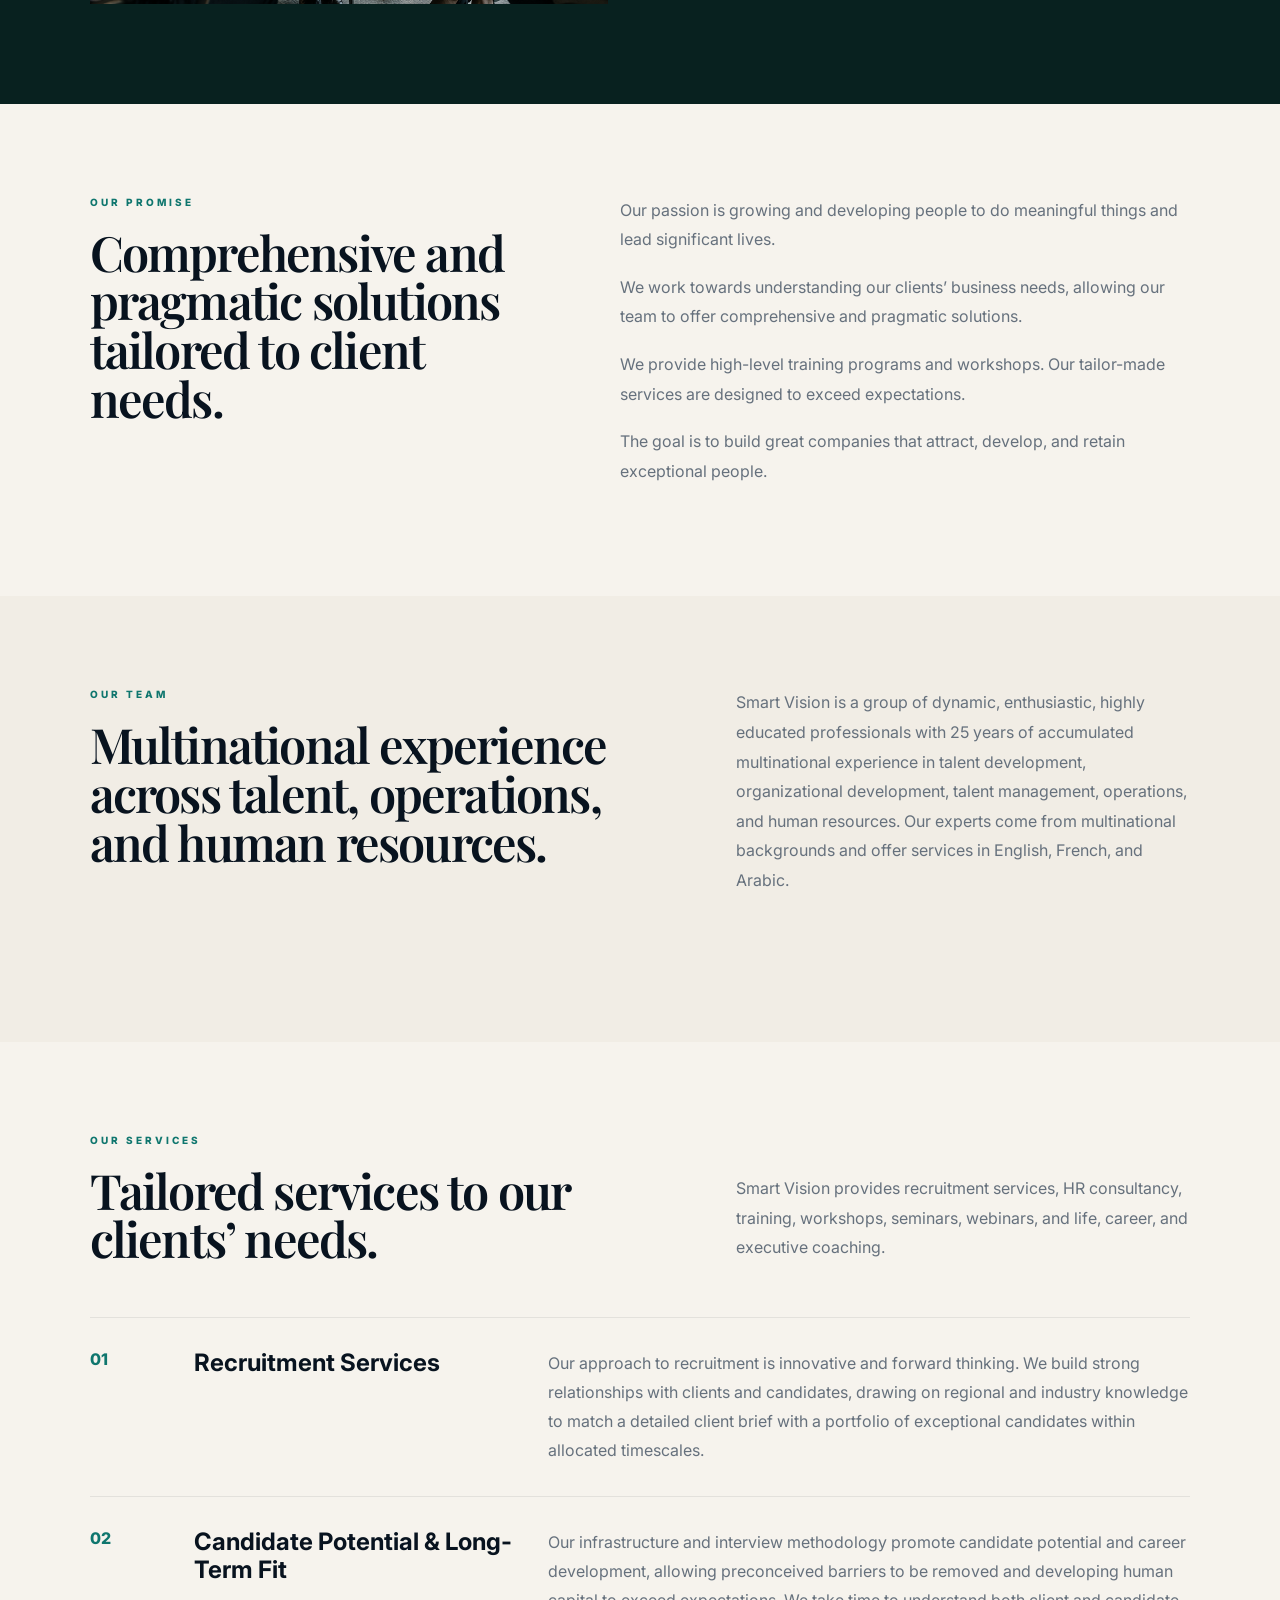
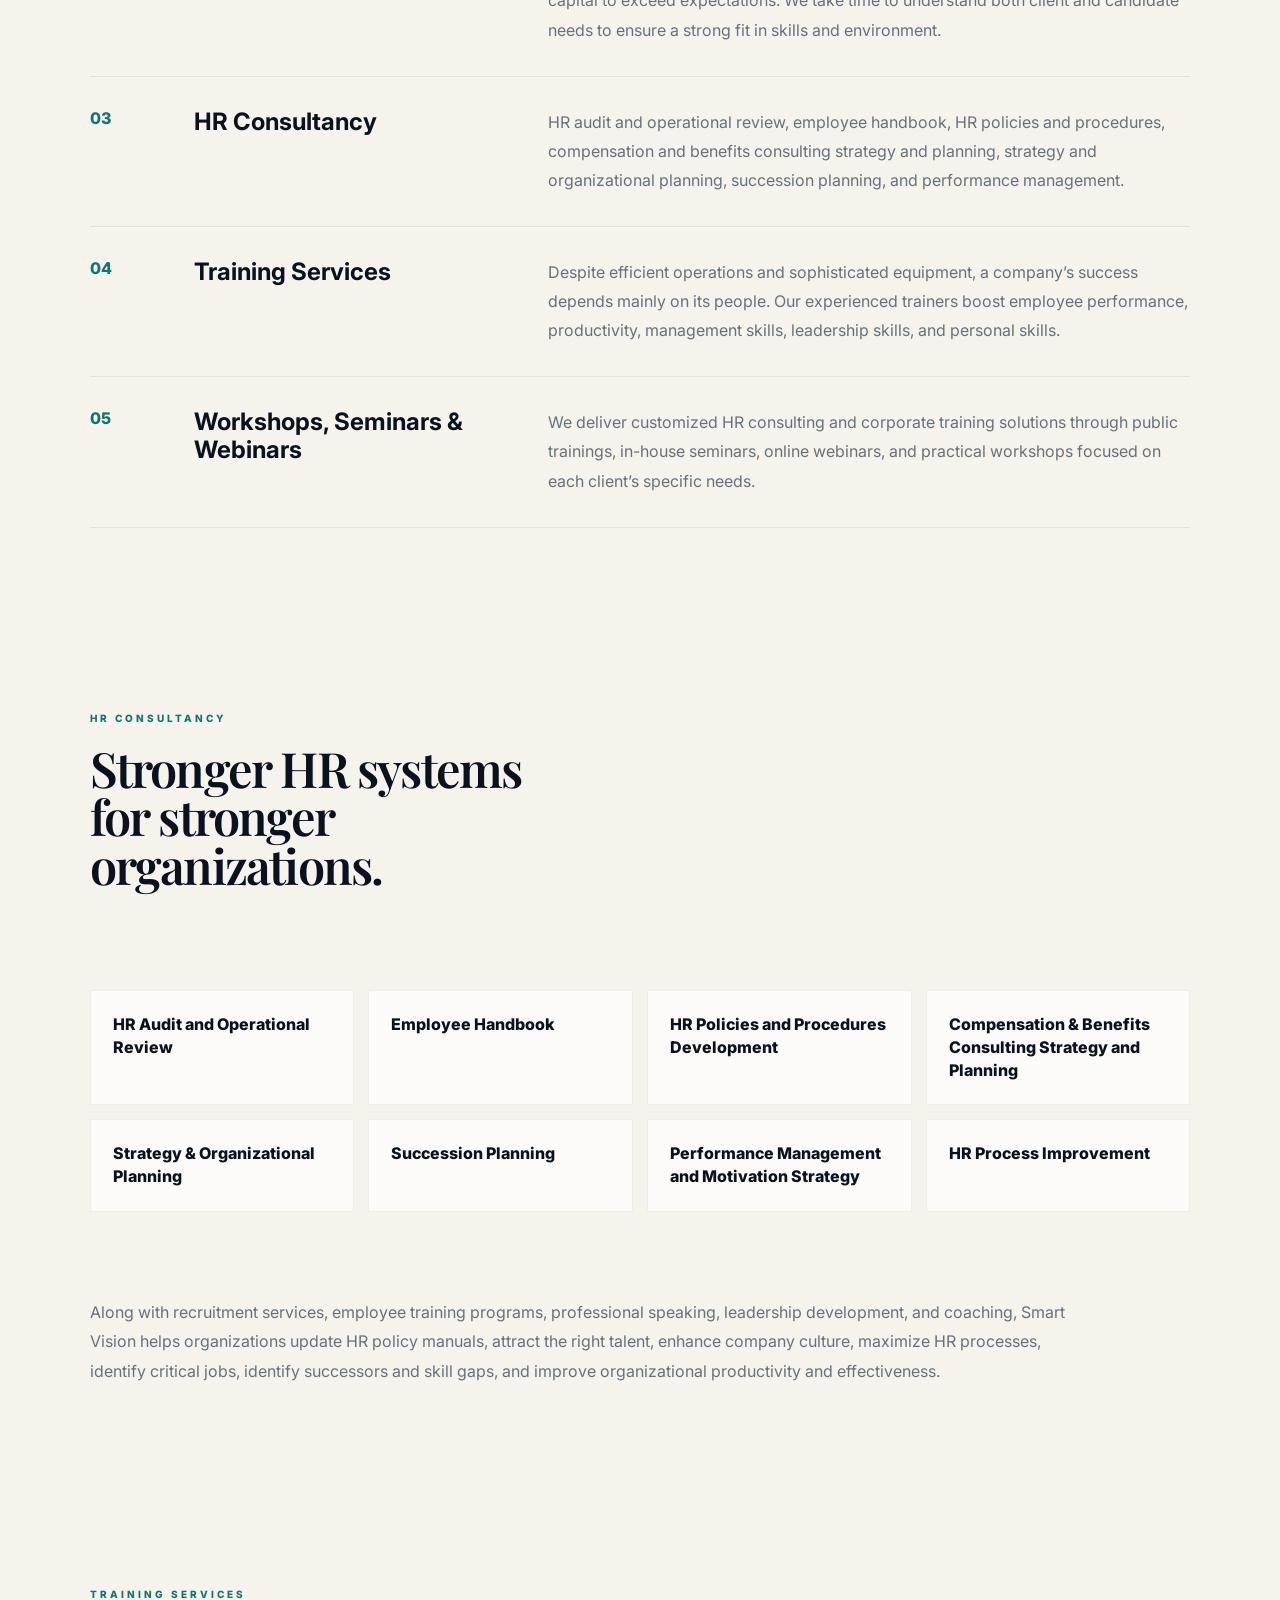
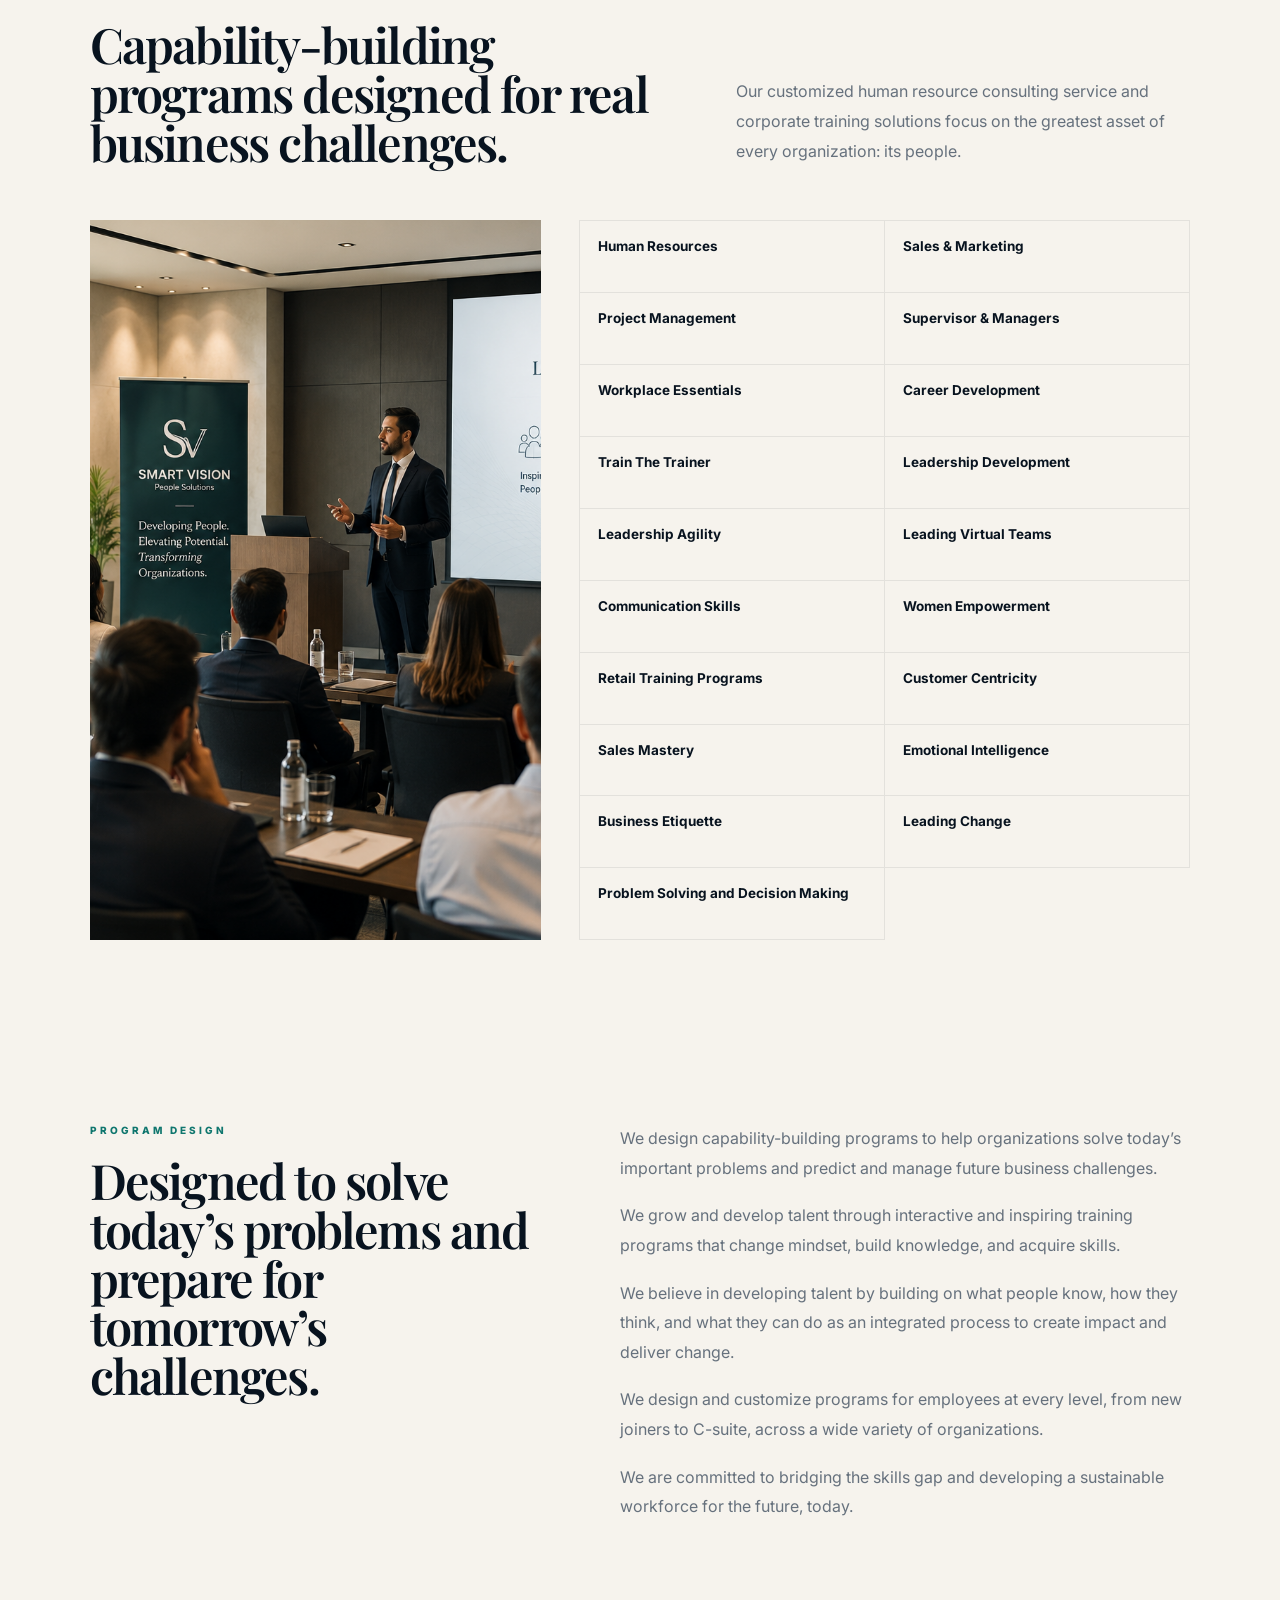
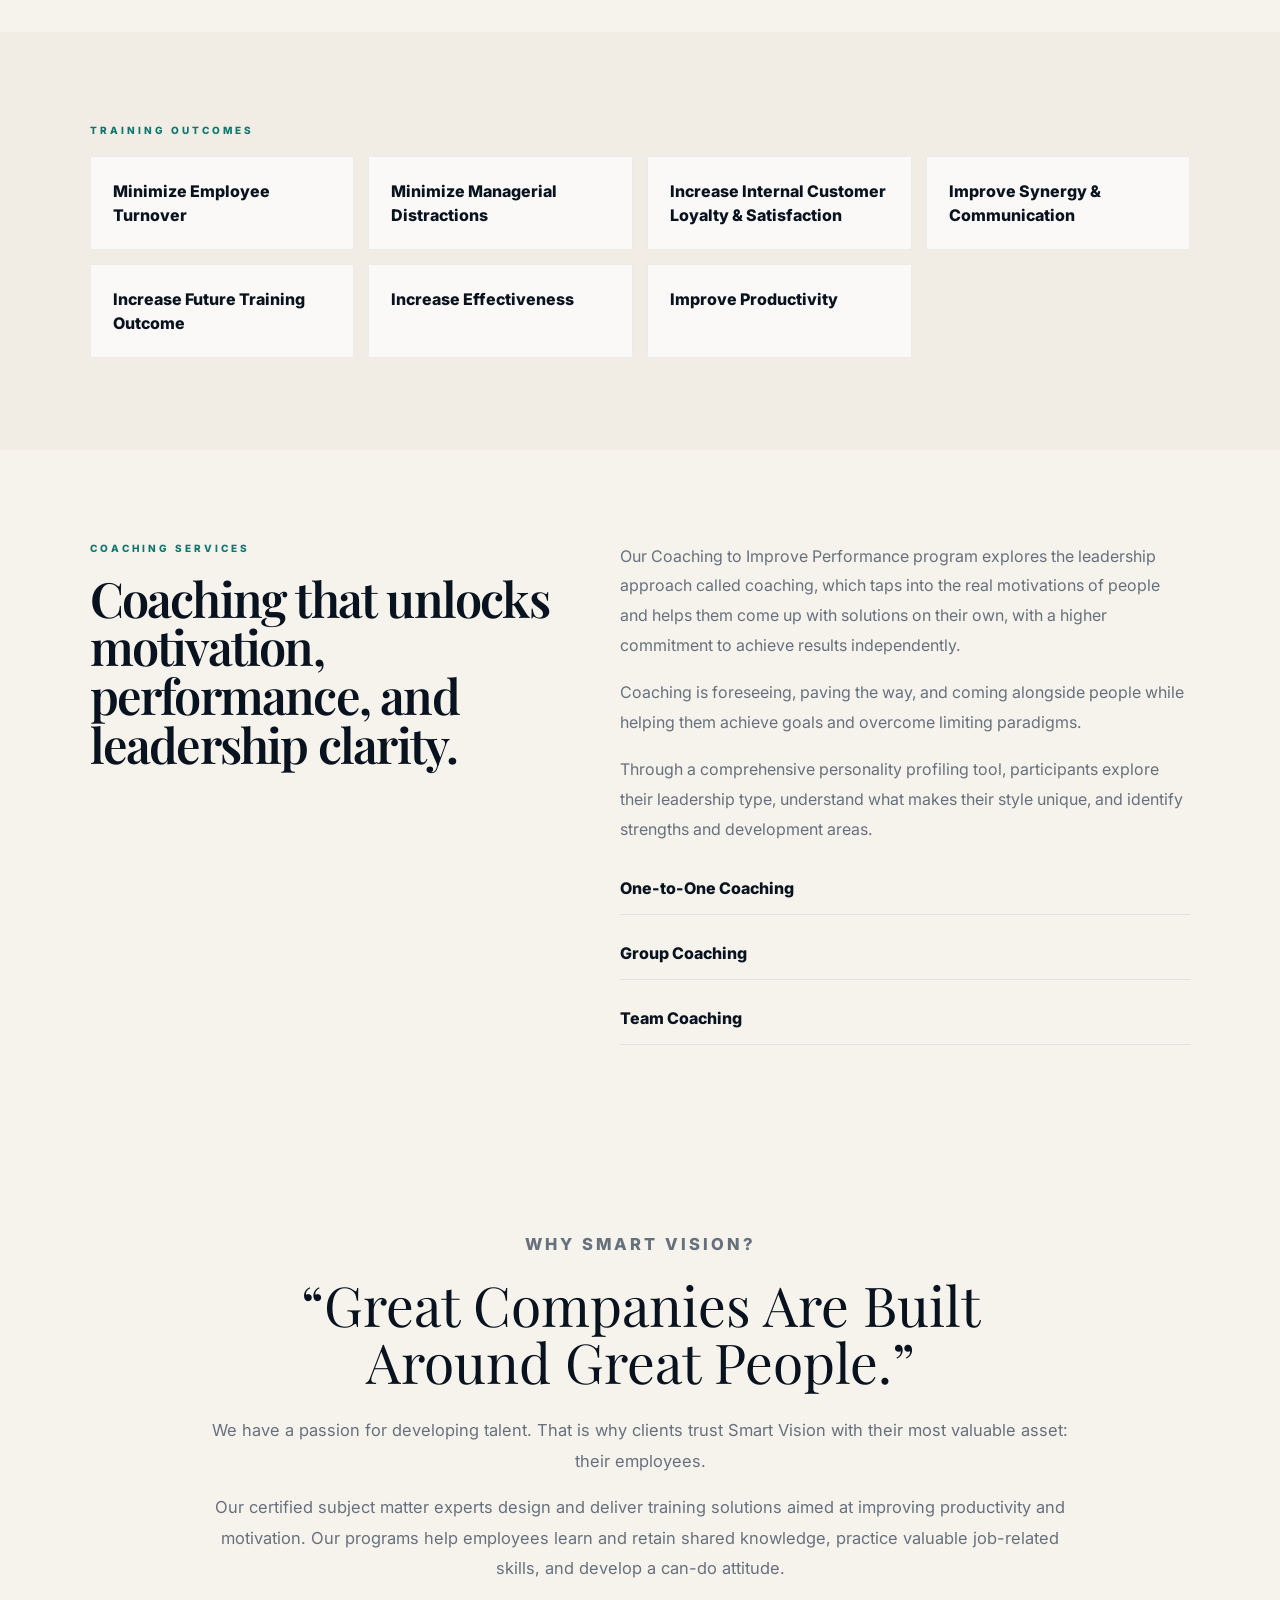
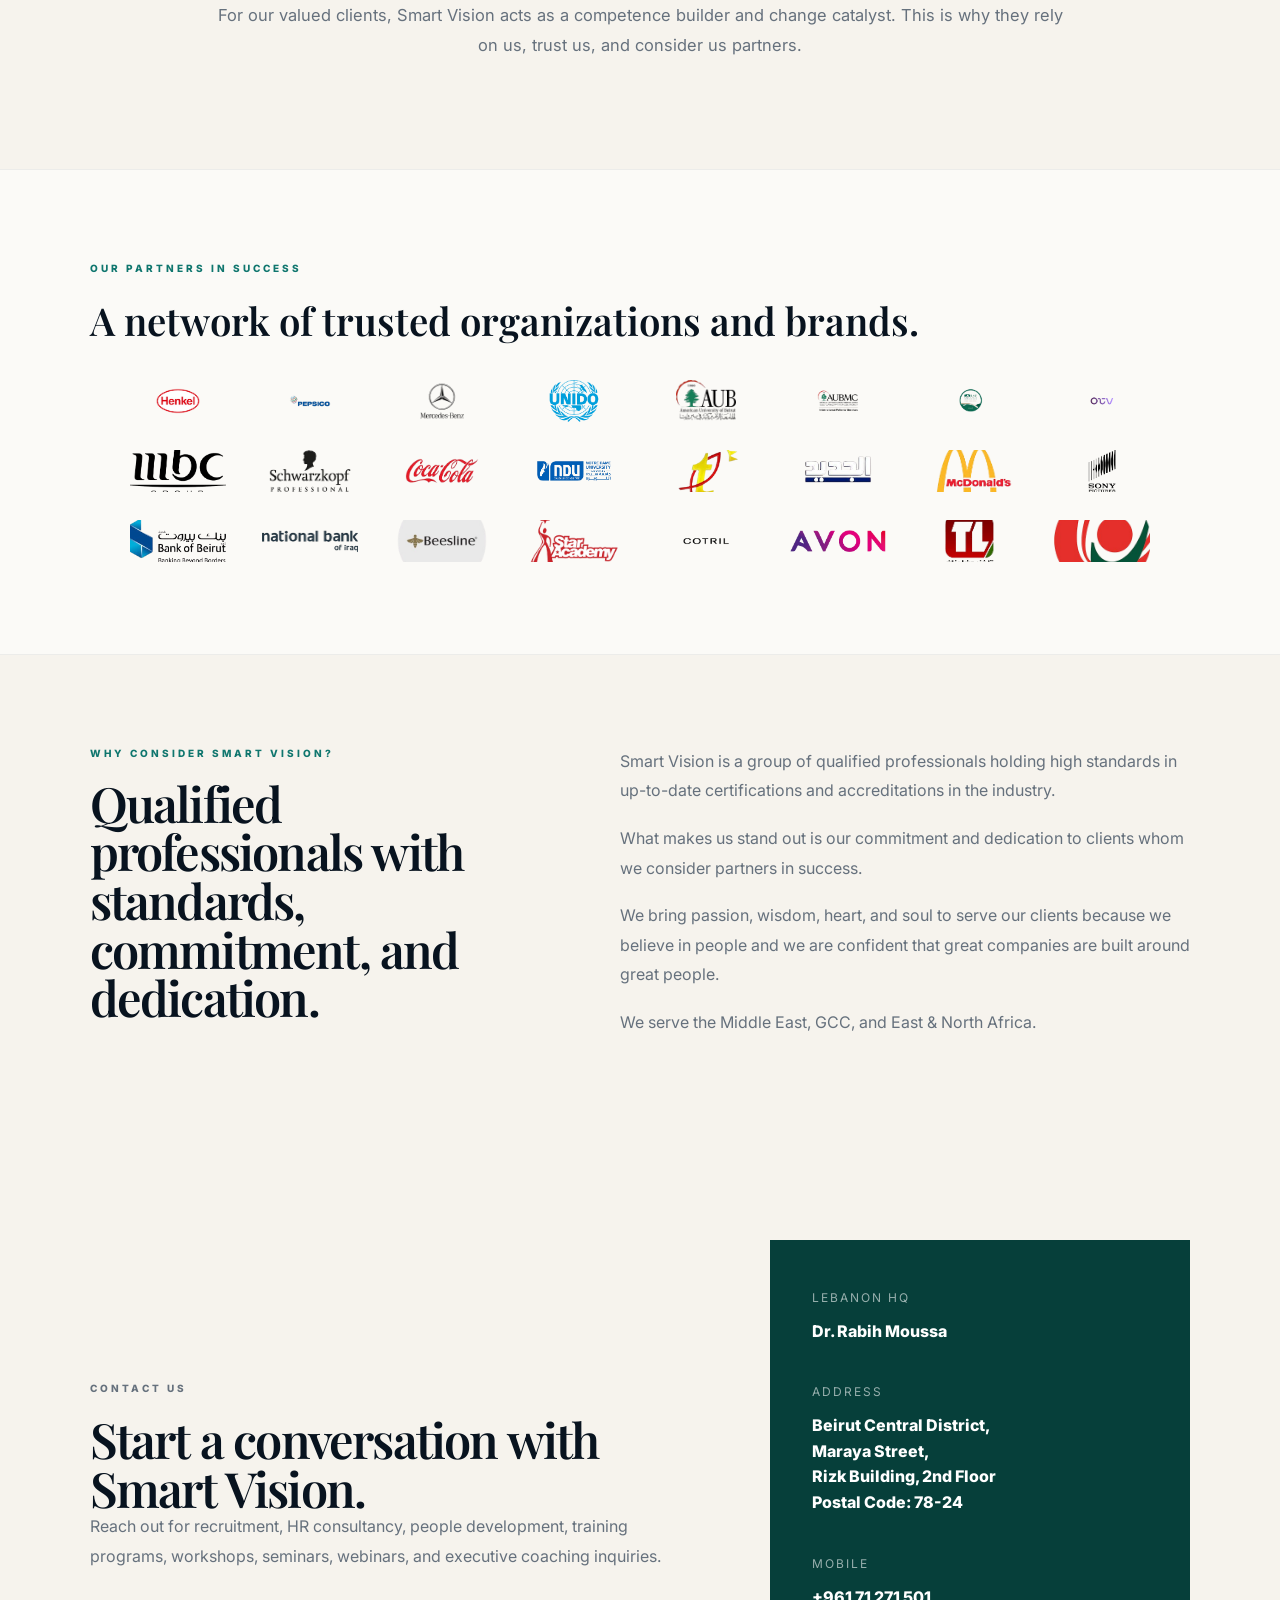
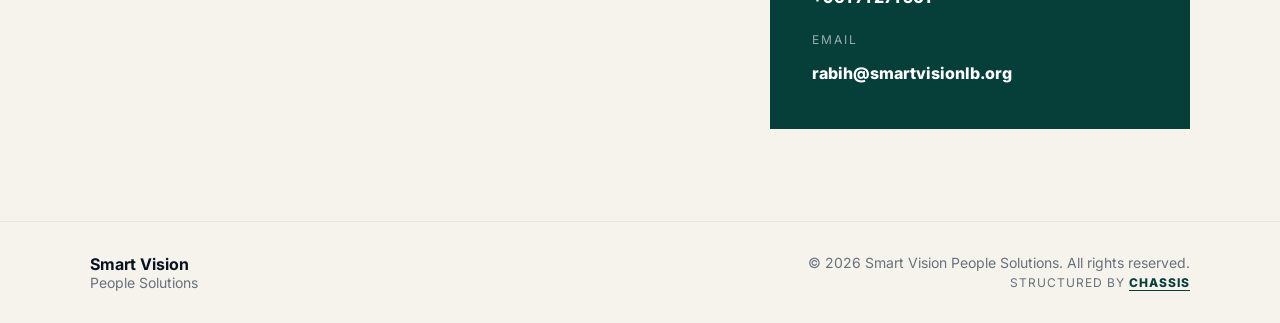
==== commit 2b83d5d3: "Update index.html" ====
--- a/index.html
+++ b/index.html
@@ -4,12 +4,26 @@
   <meta charset="UTF-8" />
   <meta name="viewport" content="width=device-width, initial-scale=1.0" />
 
-  <title>Smart Vision People Solutions</title>
+  <title>Smart Vision | People Solutions</title>
 
   <meta
     name="description"
-    content="Smart Vision People Solutions is an international recruitment, HR consultancy, training, people development, and executive coaching firm serving the Middle East, GCC, East and North Africa."
+    content="Recruitment, HR consultancy, training and coaching for organizations across the Middle East."
   />
+
+  <meta name="robots" content="index, follow" />
+  <meta name="author" content="Smart Vision People Solutions" />
+
+  <meta property="og:title" content="Smart Vision | People Solutions" />
+  <meta
+    property="og:description"
+    content="Recruitment, HR consultancy, training and coaching for organizations across the Middle East."
+  />
+  <meta property="og:type" content="website" />
+  <meta property="og:url" content="https://smartvisionlb.org/" />
+  <meta property="og:site_name" content="Smart Vision People Solutions" />
+
+  <link rel="canonical" href="https://smartvisionlb.org/" />
 
   <link rel="preconnect" href="https://fonts.googleapis.com">
   <link rel="preconnect" href="https://fonts.gstatic.com" crossorigin>
@@ -19,7 +33,7 @@
     rel="stylesheet"
   />
 
-  <link rel="stylesheet" href="style.css?v=11" />
+  <link rel="stylesheet" href="style.css?v=12" />
 </head>
 
 <body>
@@ -461,7 +475,7 @@
         <div class="partner-name"><img src="assets/logos/schwarzkopf.png" alt="Schwarzkopf Professional"></div>
         <div class="partner-name"><img src="assets/logos/cocacola.png" alt="Coca-Cola"></div>
         <div class="partner-name"><img src="assets/logos/ndu.png" alt="Notre Dame University"></div>
-        <div class="partner-name"><img src="assets/logos/teleliban.png" alt="Tele Liban"></div>
+        <div class="partner-name"><img src="assets/logos/telelumiere.png" alt="telelumiere"></div>
         <div class="partner-name"><img src="assets/logos/aljadeed.png" alt="Al Jadeed TV"></div>
         <div class="partner-name"><img src="assets/logos/macdonalds.png" alt="McDonald’s"></div>
         <div class="partner-name"><img src="assets/logos/sony.png" alt="Sony Pictures"></div>
@@ -471,7 +485,7 @@
         <div class="partner-name"><img src="assets/logos/staracademy.png" alt="Star Academy"></div>
         <div class="partner-name"><img src="assets/logos/cotril.png" alt="Cotril Group"></div>
         <div class="partner-name"><img src="assets/logos/avon.png" alt="Avon"></div>
-        <div class="partner-name"><img src="assets/logos/telelumiere.png" alt="Tele Lumiere"></div>
+        <div class="partner-name"><img src="assets/logos/teleliban.png" alt="tele liban"></div>
         <div class="partner-name"><img src="assets/logos/lu.png" alt="Lebanese University"></div>
       </div>
     </section>
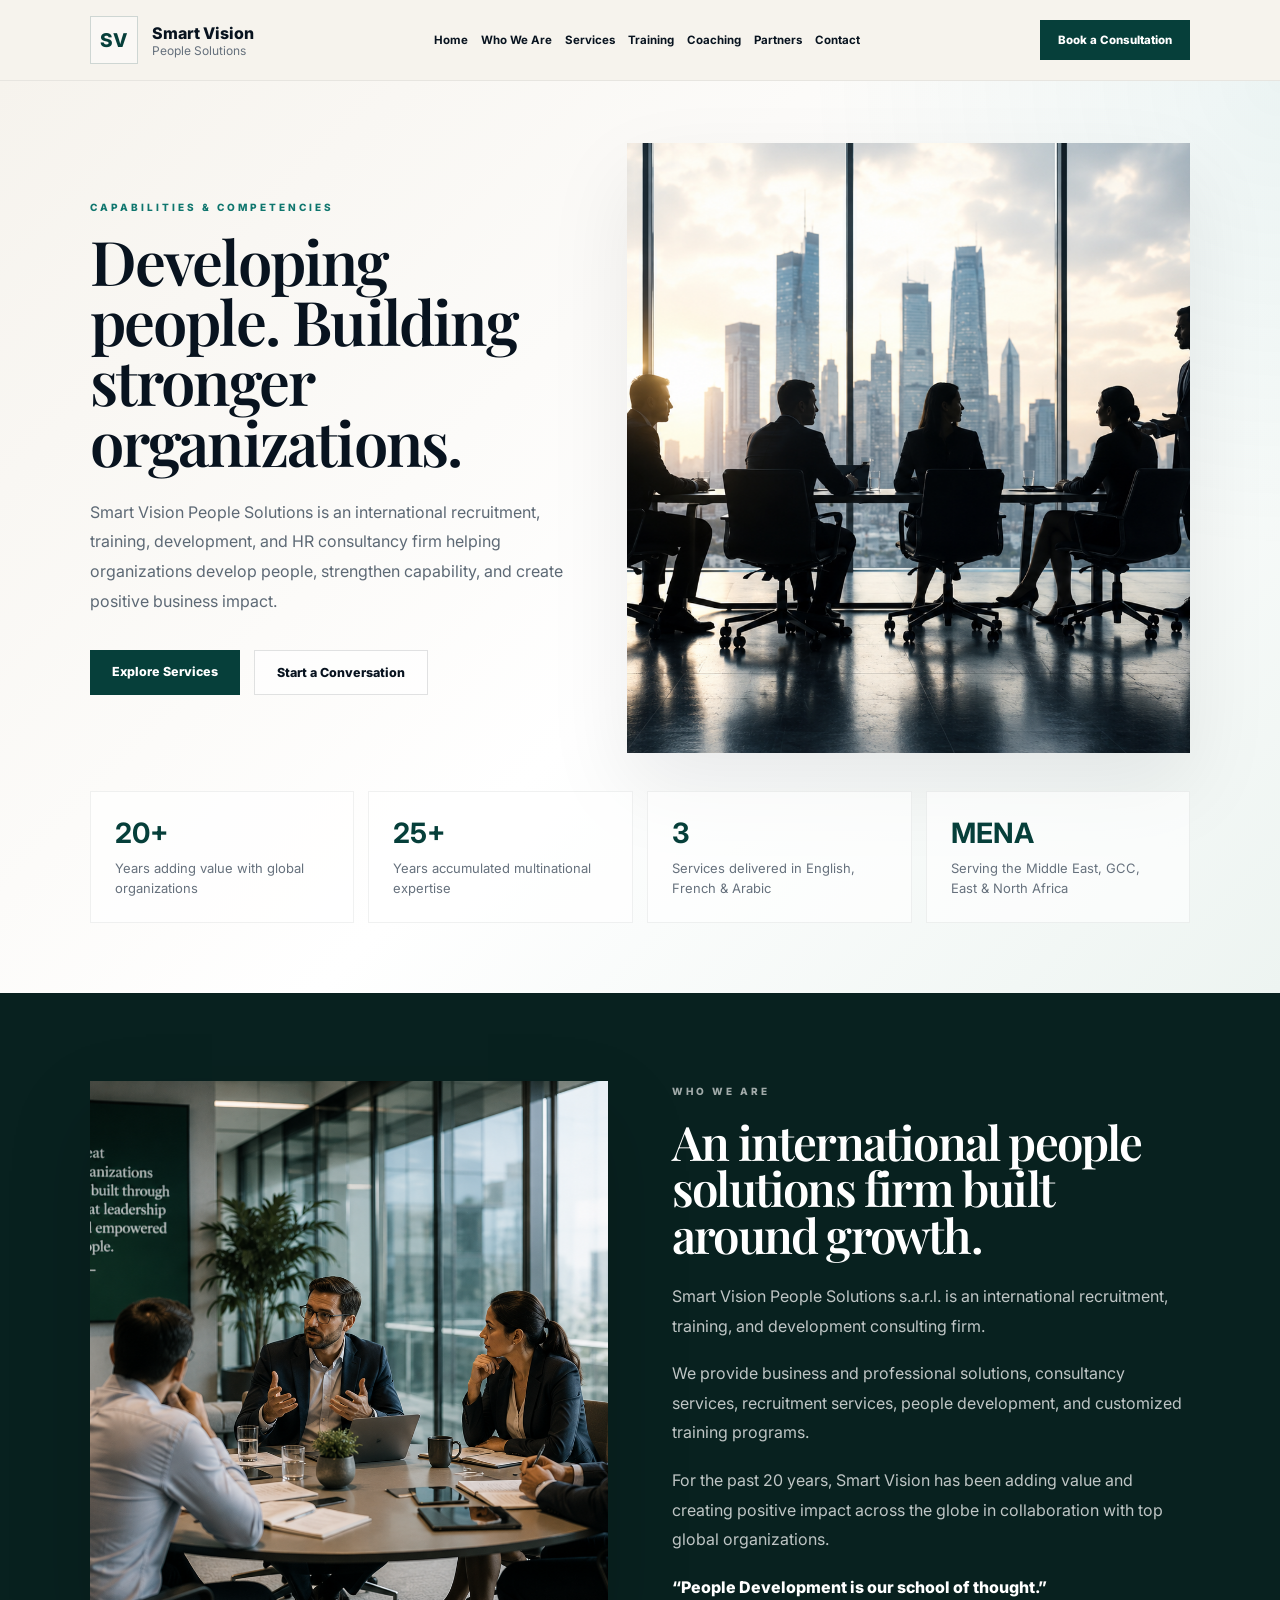
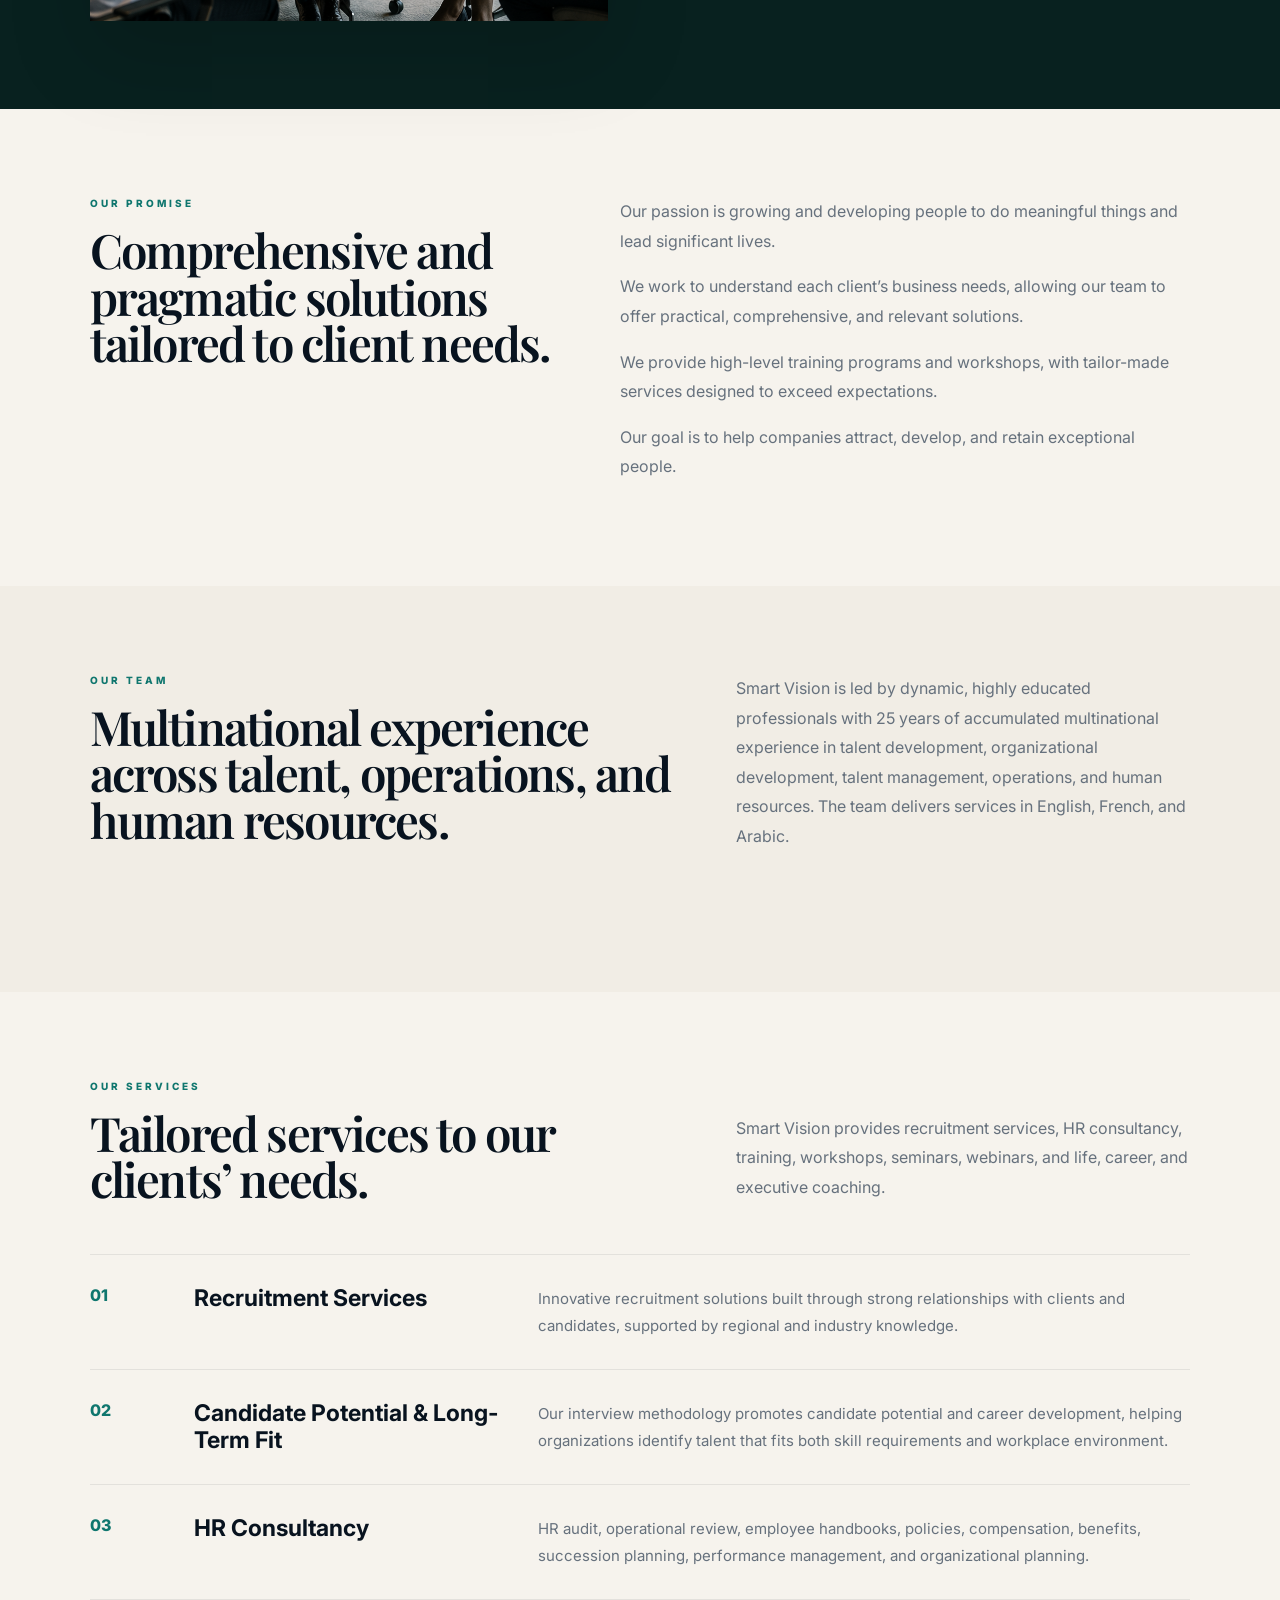
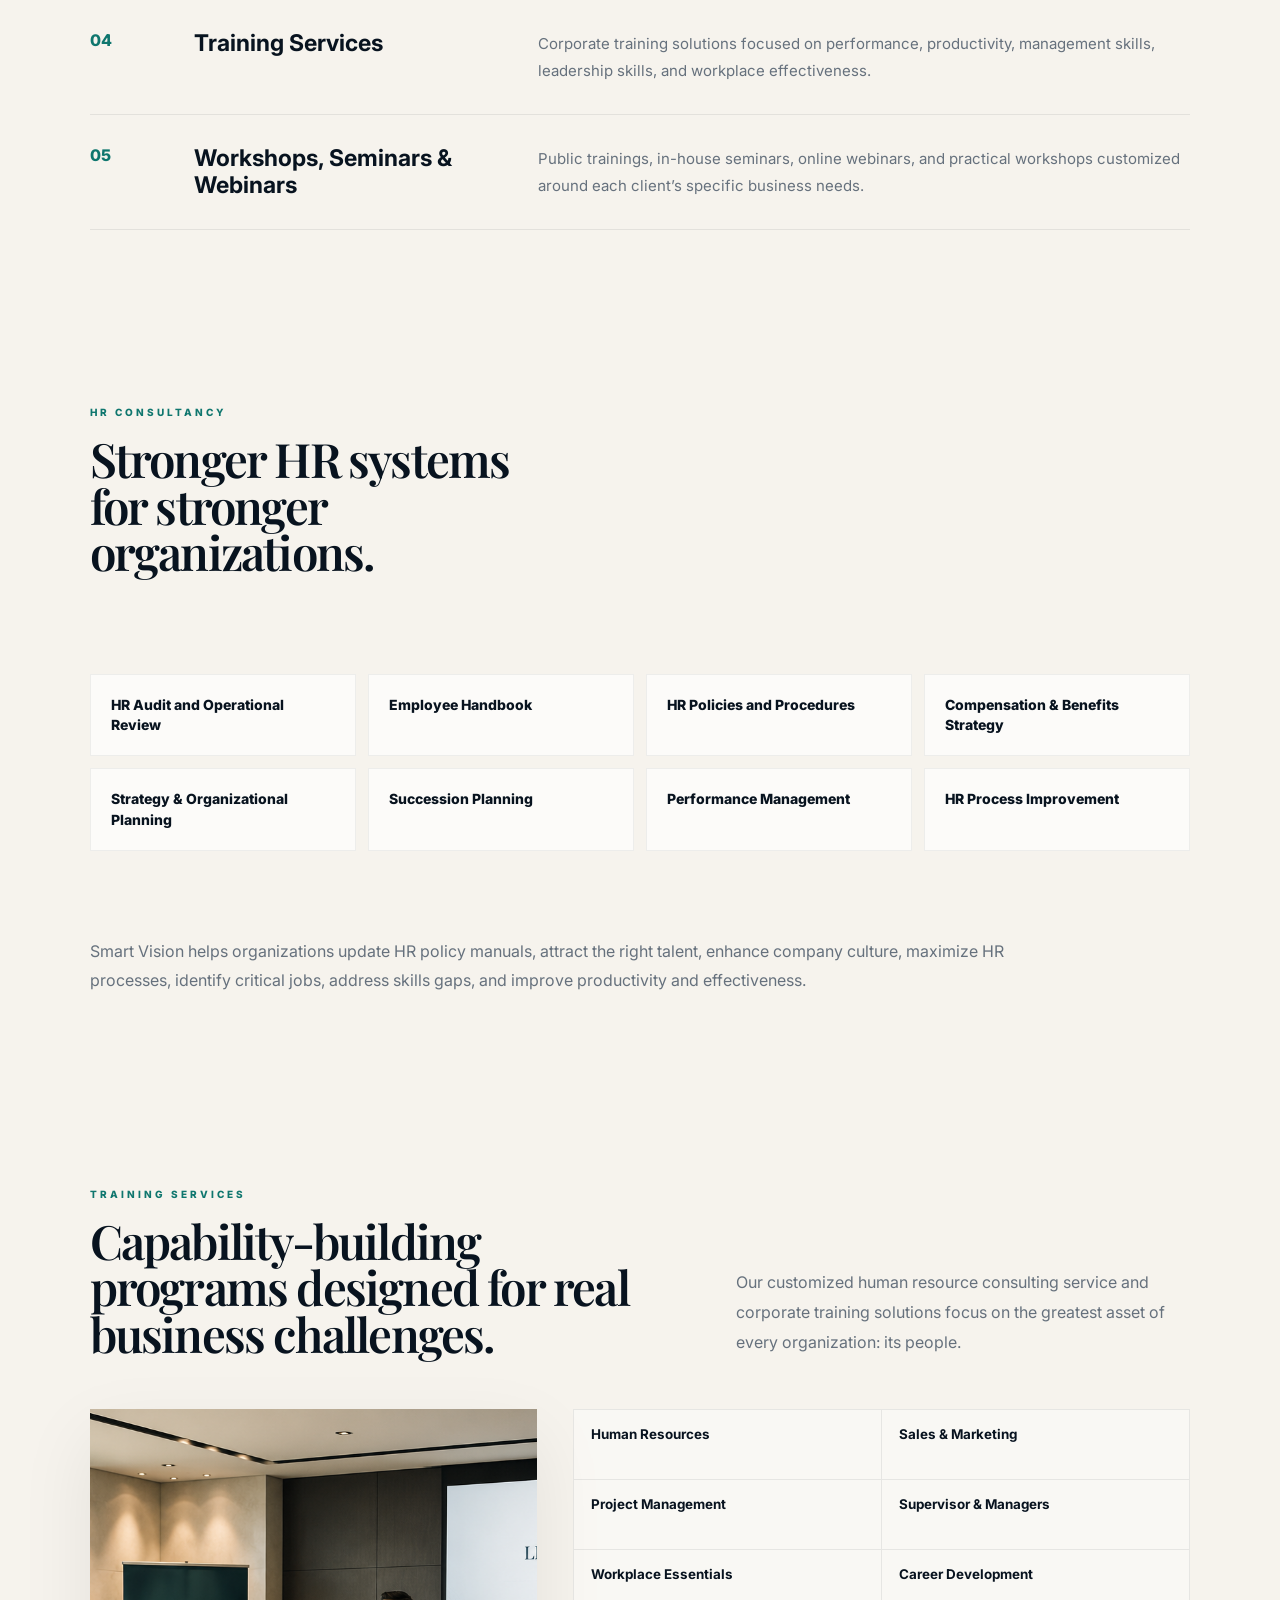
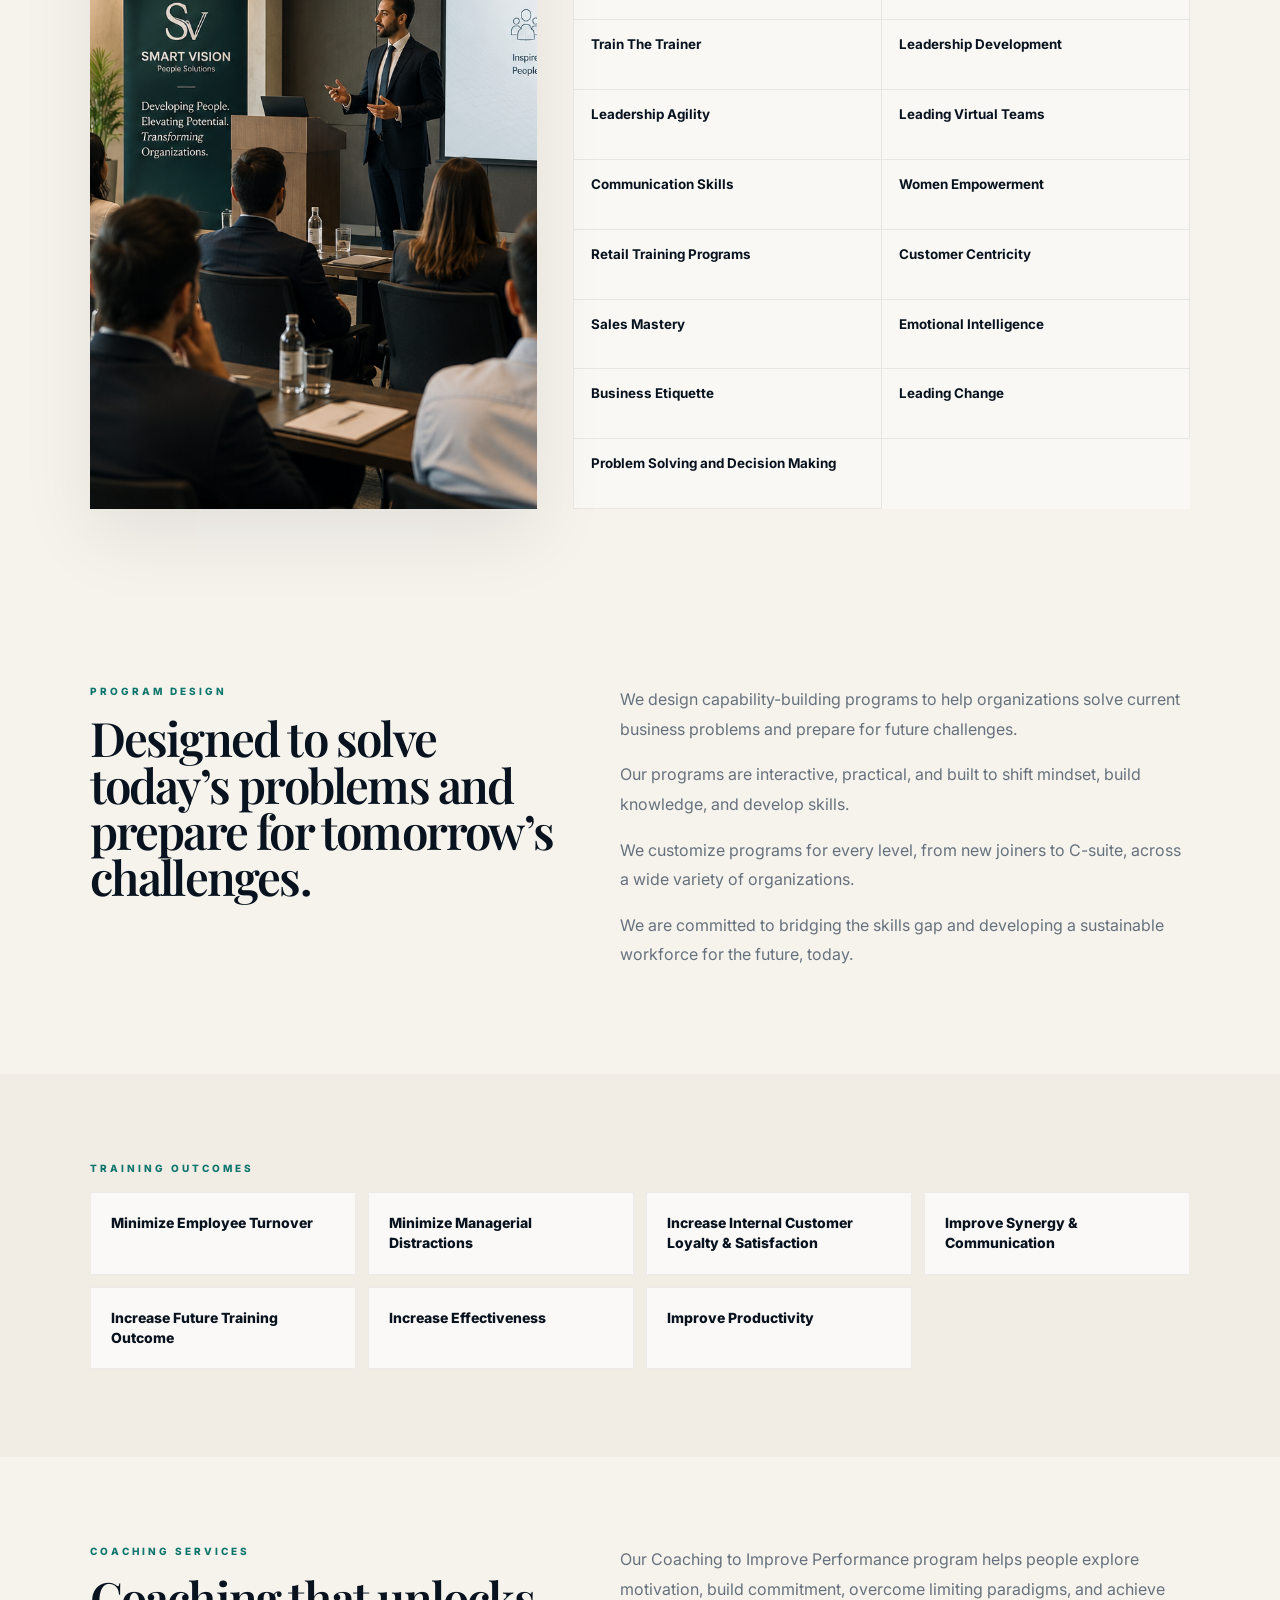
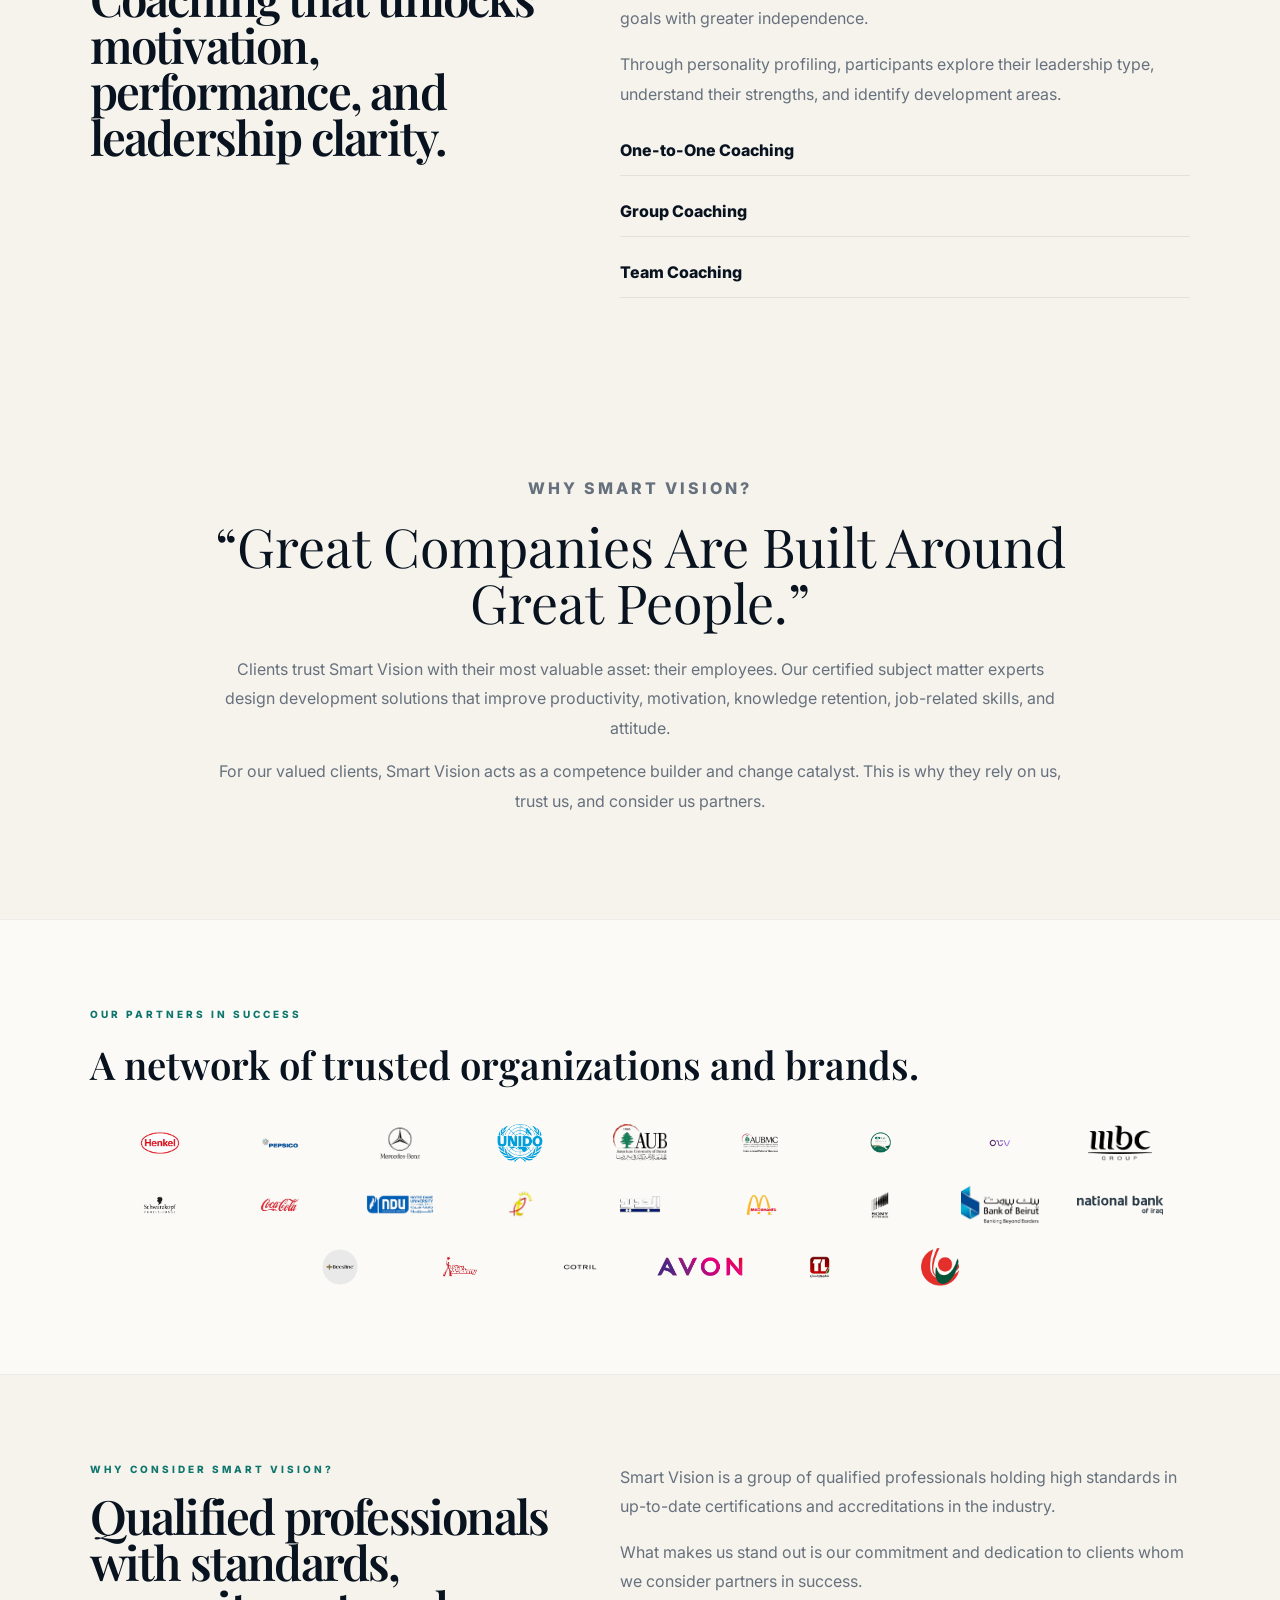
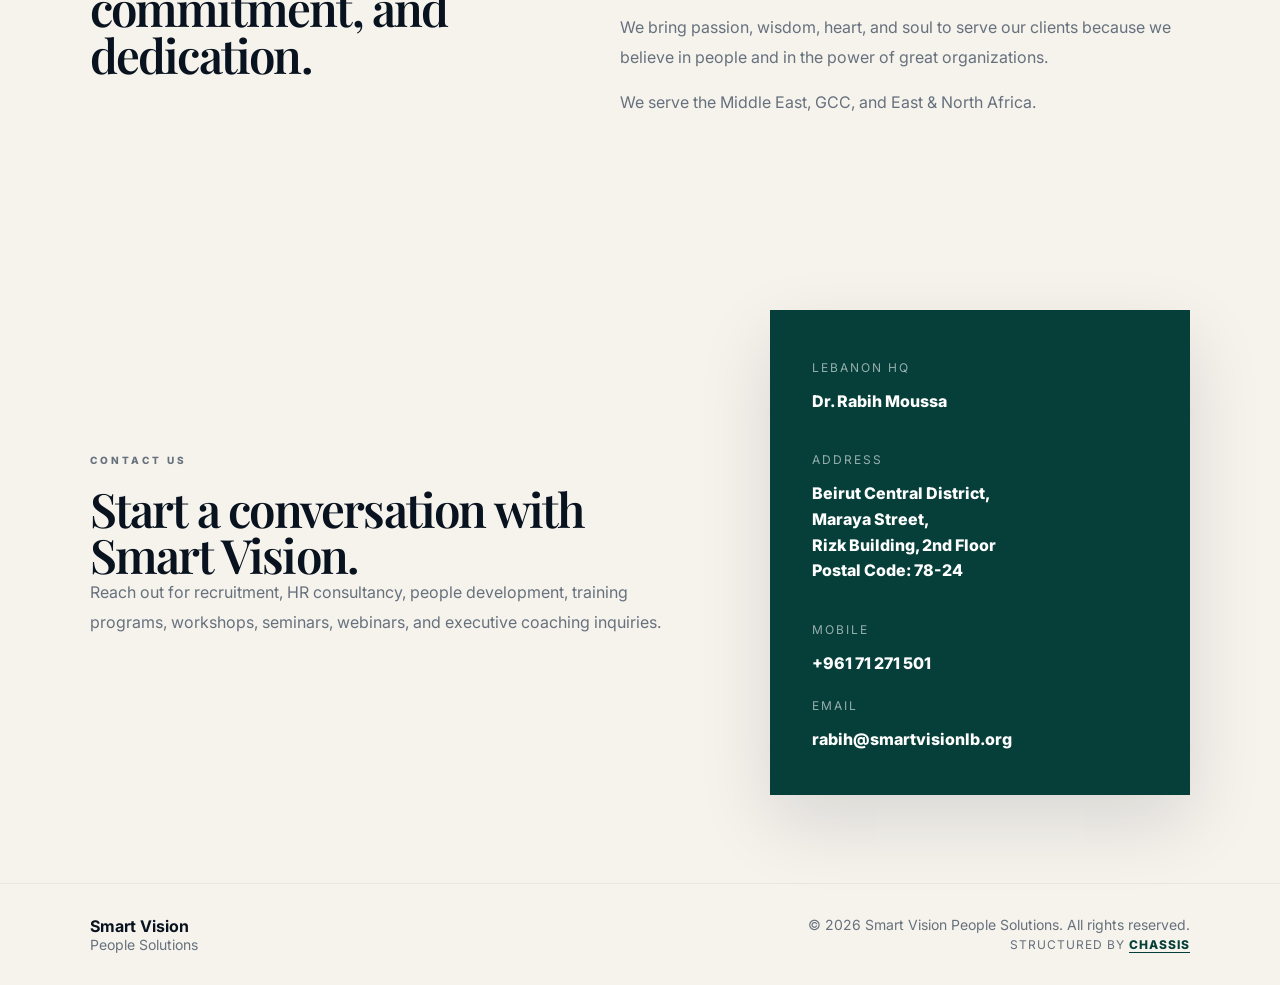
==== commit 4b422585: "Update index.html" ====
--- a/index.html
+++ b/index.html
@@ -13,6 +13,7 @@
 
   <meta name="robots" content="index, follow" />
   <meta name="author" content="Smart Vision People Solutions" />
+  <meta name="theme-color" content="#063f3a" />
 
   <meta property="og:title" content="Smart Vision | People Solutions" />
   <meta
@@ -33,7 +34,26 @@
     rel="stylesheet"
   />
 
-  <link rel="stylesheet" href="style.css?v=12" />
+  <link rel="stylesheet" href="style.css?v=13" />
+
+  <script type="application/ld+json">
+    {
+      "@context": "https://schema.org",
+      "@type": "ProfessionalService",
+      "name": "Smart Vision People Solutions",
+      "url": "https://smartvisionlb.org/",
+      "description": "Recruitment, HR consultancy, training and coaching for organizations across the Middle East.",
+      "areaServed": ["Lebanon", "Middle East", "GCC", "East Africa", "North Africa"],
+      "email": "rabih@smartvisionlb.org",
+      "telephone": "+96171271501",
+      "address": {
+        "@type": "PostalAddress",
+        "addressCountry": "LB",
+        "addressLocality": "Beirut",
+        "streetAddress": "Beirut Central District, Maraya Street, Rizk Building, 2nd Floor"
+      }
+    }
+  </script>
 </head>
 
 <body>
@@ -87,6 +107,7 @@
           <img
             src="assets/images/hero-boardroom.jpg"
             alt="Executive leadership meeting"
+            fetchpriority="high"
           />
         </div>
       </div>
@@ -119,6 +140,7 @@
         <img
           src="assets/images/leadership-meeting.jpg"
           alt="Leadership discussion"
+          loading="lazy"
         />
       </div>
 
@@ -135,15 +157,13 @@
         </p>
 
         <p>
-          We provide clients with business and professional solutions, consultancy
-          services, recruitment services, people development, and customized
-          training programs.
+          We provide business and professional solutions, consultancy services,
+          recruitment services, people development, and customized training programs.
         </p>
 
         <p>
           For the past 20 years, Smart Vision has been adding value and creating
-          positive impact across the globe in collaboration with top global
-          organizations.
+          positive impact across the globe in collaboration with top global organizations.
         </p>
 
         <p class="quote-line">
@@ -167,18 +187,17 @@
         </p>
 
         <p>
-          We work towards understanding our clients’ business needs, allowing
-          our team to offer comprehensive and pragmatic solutions.
-        </p>
-
-        <p>
-          We provide high-level training programs and workshops. Our tailor-made
-          services are designed to exceed expectations.
-        </p>
-
-        <p>
-          The goal is to build great companies that attract, develop, and retain
-          exceptional people.
+          We work to understand each client’s business needs, allowing our team
+          to offer practical, comprehensive, and relevant solutions.
+        </p>
+
+        <p>
+          We provide high-level training programs and workshops, with tailor-made
+          services designed to exceed expectations.
+        </p>
+
+        <p>
+          Our goal is to help companies attract, develop, and retain exceptional people.
         </p>
       </div>
     </section>
@@ -193,11 +212,10 @@
         </div>
 
         <p>
-          Smart Vision is a group of dynamic, enthusiastic, highly educated professionals
-          with 25 years of accumulated multinational experience in talent development,
-          organizational development, talent management, operations, and human resources.
-          Our experts come from multinational backgrounds and offer services in English,
-          French, and Arabic.
+          Smart Vision is led by dynamic, highly educated professionals with 25 years
+          of accumulated multinational experience in talent development, organizational
+          development, talent management, operations, and human resources. The team
+          delivers services in English, French, and Arabic.
         </p>
       </div>
     </section>
@@ -222,10 +240,8 @@
           <span>01</span>
           <h3>Recruitment Services</h3>
           <p>
-            Our approach to recruitment is innovative and forward thinking. We build
-            strong relationships with clients and candidates, drawing on regional and
-            industry knowledge to match a detailed client brief with a portfolio of
-            exceptional candidates within allocated timescales.
+            Innovative recruitment solutions built through strong relationships with
+            clients and candidates, supported by regional and industry knowledge.
           </p>
         </article>
 
@@ -233,10 +249,9 @@
           <span>02</span>
           <h3>Candidate Potential & Long-Term Fit</h3>
           <p>
-            Our infrastructure and interview methodology promote candidate potential
-            and career development, allowing preconceived barriers to be removed and
-            developing human capital to exceed expectations. We take time to understand
-            both client and candidate needs to ensure a strong fit in skills and environment.
+            Our interview methodology promotes candidate potential and career development,
+            helping organizations identify talent that fits both skill requirements and
+            workplace environment.
           </p>
         </article>
 
@@ -244,9 +259,8 @@
           <span>03</span>
           <h3>HR Consultancy</h3>
           <p>
-            HR audit and operational review, employee handbook, HR policies and procedures,
-            compensation and benefits consulting strategy and planning, strategy and
-            organizational planning, succession planning, and performance management.
+            HR audit, operational review, employee handbooks, policies, compensation,
+            benefits, succession planning, performance management, and organizational planning.
           </p>
         </article>
 
@@ -254,9 +268,8 @@
           <span>04</span>
           <h3>Training Services</h3>
           <p>
-            Despite efficient operations and sophisticated equipment, a company’s success
-            depends mainly on its people. Our experienced trainers boost employee performance,
-            productivity, management skills, leadership skills, and personal skills.
+            Corporate training solutions focused on performance, productivity,
+            management skills, leadership skills, and workplace effectiveness.
           </p>
         </article>
 
@@ -264,9 +277,8 @@
           <span>05</span>
           <h3>Workshops, Seminars & Webinars</h3>
           <p>
-            We deliver customized HR consulting and corporate training solutions through
-            public trainings, in-house seminars, online webinars, and practical workshops
-            focused on each client’s specific needs.
+            Public trainings, in-house seminars, online webinars, and practical workshops
+            customized around each client’s specific business needs.
           </p>
         </article>
       </div>
@@ -283,20 +295,18 @@
       <div class="detail-grid">
         <div>HR Audit and Operational Review</div>
         <div>Employee Handbook</div>
-        <div>HR Policies and Procedures Development</div>
-        <div>Compensation & Benefits Consulting Strategy and Planning</div>
+        <div>HR Policies and Procedures</div>
+        <div>Compensation & Benefits Strategy</div>
         <div>Strategy & Organizational Planning</div>
         <div>Succession Planning</div>
-        <div>Performance Management and Motivation Strategy</div>
+        <div>Performance Management</div>
         <div>HR Process Improvement</div>
       </div>
 
       <p class="section-note">
-        Along with recruitment services, employee training programs, professional speaking,
-        leadership development, and coaching, Smart Vision helps organizations update HR
-        policy manuals, attract the right talent, enhance company culture, maximize HR
-        processes, identify critical jobs, identify successors and skill gaps, and improve
-        organizational productivity and effectiveness.
+        Smart Vision helps organizations update HR policy manuals, attract the right
+        talent, enhance company culture, maximize HR processes, identify critical jobs,
+        address skills gaps, and improve productivity and effectiveness.
       </p>
     </section>
 
@@ -319,6 +329,7 @@
         <img
           src="assets/images/training-seminar.jpg"
           alt="Corporate training seminar"
+          loading="lazy"
         />
 
         <div class="program-list">
@@ -355,28 +366,23 @@
 
       <div class="program-design-copy">
         <p>
-          We design capability-building programs to help organizations solve today’s
-          important problems and predict and manage future business challenges.
-        </p>
-
-        <p>
-          We grow and develop talent through interactive and inspiring training programs
-          that change mindset, build knowledge, and acquire skills.
-        </p>
-
-        <p>
-          We believe in developing talent by building on what people know, how they think,
-          and what they can do as an integrated process to create impact and deliver change.
-        </p>
-
-        <p>
-          We design and customize programs for employees at every level, from new joiners
-          to C-suite, across a wide variety of organizations.
-        </p>
-
-        <p>
-          We are committed to bridging the skills gap and developing a sustainable workforce
-          for the future, today.
+          We design capability-building programs to help organizations solve current
+          business problems and prepare for future challenges.
+        </p>
+
+        <p>
+          Our programs are interactive, practical, and built to shift mindset, build
+          knowledge, and develop skills.
+        </p>
+
+        <p>
+          We customize programs for every level, from new joiners to C-suite, across
+          a wide variety of organizations.
+        </p>
+
+        <p>
+          We are committed to bridging the skills gap and developing a sustainable
+          workforce for the future, today.
         </p>
       </div>
     </section>
@@ -405,21 +411,14 @@
 
       <div class="coaching-copy">
         <p>
-          Our Coaching to Improve Performance program explores the leadership approach
-          called coaching, which taps into the real motivations of people and helps them
-          come up with solutions on their own, with a higher commitment to achieve results
-          independently.
-        </p>
-
-        <p>
-          Coaching is foreseeing, paving the way, and coming alongside people while helping
-          them achieve goals and overcome limiting paradigms.
-        </p>
-
-        <p>
-          Through a comprehensive personality profiling tool, participants explore their
-          leadership type, understand what makes their style unique, and identify strengths
-          and development areas.
+          Our Coaching to Improve Performance program helps people explore motivation,
+          build commitment, overcome limiting paradigms, and achieve goals with greater
+          independence.
+        </p>
+
+        <p>
+          Through personality profiling, participants explore their leadership type,
+          understand their strengths, and identify development areas.
         </p>
 
         <ul>
@@ -438,15 +437,9 @@
       </blockquote>
 
       <p>
-        We have a passion for developing talent. That is why clients trust Smart Vision
-        with their most valuable asset: their employees.
-      </p>
-
-      <p>
-        Our certified subject matter experts design and deliver training solutions aimed
-        at improving productivity and motivation. Our programs help employees learn and
-        retain shared knowledge, practice valuable job-related skills, and develop a
-        can-do attitude.
+        Clients trust Smart Vision with their most valuable asset: their employees.
+        Our certified subject matter experts design development solutions that improve
+        productivity, motivation, knowledge retention, job-related skills, and attitude.
       </p>
 
       <p>
@@ -475,7 +468,7 @@
         <div class="partner-name"><img src="assets/logos/schwarzkopf.png" alt="Schwarzkopf Professional"></div>
         <div class="partner-name"><img src="assets/logos/cocacola.png" alt="Coca-Cola"></div>
         <div class="partner-name"><img src="assets/logos/ndu.png" alt="Notre Dame University"></div>
-        <div class="partner-name"><img src="assets/logos/telelumiere.png" alt="telelumiere"></div>
+        <div class="partner-name"><img src="assets/logos/telelumiere.png" alt="Télé Lumière"></div>
         <div class="partner-name"><img src="assets/logos/aljadeed.png" alt="Al Jadeed TV"></div>
         <div class="partner-name"><img src="assets/logos/macdonalds.png" alt="McDonald’s"></div>
         <div class="partner-name"><img src="assets/logos/sony.png" alt="Sony Pictures"></div>
@@ -485,7 +478,7 @@
         <div class="partner-name"><img src="assets/logos/staracademy.png" alt="Star Academy"></div>
         <div class="partner-name"><img src="assets/logos/cotril.png" alt="Cotril Group"></div>
         <div class="partner-name"><img src="assets/logos/avon.png" alt="Avon"></div>
-        <div class="partner-name"><img src="assets/logos/teleliban.png" alt="tele liban"></div>
+        <div class="partner-name"><img src="assets/logos/teleliban.png" alt="Télé Liban"></div>
         <div class="partner-name"><img src="assets/logos/lu.png" alt="Lebanese University"></div>
       </div>
     </section>
@@ -511,8 +504,7 @@
 
         <p>
           We bring passion, wisdom, heart, and soul to serve our clients because we
-          believe in people and we are confident that great companies are built around
-          great people.
+          believe in people and in the power of great organizations.
         </p>
 
         <p>
--- a/style.css
+++ b/style.css
@@ -21,7 +21,7 @@
 #partners,
 #consider,
 #contact {
-  scroll-margin-top: 115px;
+  scroll-margin-top: 112px;
 }
 
 body {
@@ -41,21 +41,21 @@
 }
 
 section {
-  padding: 92px 7%;
+  padding: 88px 7%;
 }
 
 .site-header {
   width: 100%;
-  padding: 18px 7%;
+  padding: 16px 7%;
   display: flex;
   justify-content: space-between;
   align-items: center;
-  gap: 28px;
+  gap: 24px;
   position: sticky;
   top: 0;
   z-index: 1000;
   background: rgba(246, 243, 237, 0.96);
-  backdrop-filter: blur(14px);
+  backdrop-filter: blur(16px);
   border-bottom: 1px solid rgba(8, 19, 31, 0.06);
 }
 
@@ -68,15 +68,16 @@
 }
 
 .logo-mark {
-  width: 50px;
-  height: 50px;
-  border: 1px solid rgba(6, 63, 58, 0.16);
+  width: 48px;
+  height: 48px;
+  border: 1px solid rgba(6, 63, 58, 0.18);
   color: #063f3a;
   display: flex;
   align-items: center;
   justify-content: center;
   font-weight: 800;
-  font-size: 20px;
+  font-size: 19px;
+  background: rgba(255, 255, 255, 0.45);
 }
 
 .logo-text {
@@ -97,12 +98,12 @@
 .nav-links {
   display: flex;
   align-items: center;
-  gap: 20px;
+  gap: 18px;
 }
 
 .nav-links a {
   color: #08131f;
-  font-size: 12.5px;
+  font-size: 12px;
   font-weight: 700;
   white-space: nowrap;
 }
@@ -115,23 +116,23 @@
   background: #063f3a;
   color: white;
   padding: 13px 18px;
-  font-size: 12.5px;
+  font-size: 12px;
   font-weight: 800;
   white-space: nowrap;
 }
 
 .hero {
-  padding-top: 64px;
-  padding-bottom: 66px;
+  padding-top: 62px;
+  padding-bottom: 70px;
   background:
-    radial-gradient(circle at top right, rgba(15, 118, 110, 0.08), transparent 28%),
-    linear-gradient(135deg, #f6f3ed 0%, #ffffff 55%, #edf4f1 100%);
+    radial-gradient(circle at top right, rgba(15, 118, 110, 0.08), transparent 30%),
+    linear-gradient(135deg, #f6f3ed 0%, #ffffff 56%, #edf4f1 100%);
 }
 
 .hero-grid {
   display: grid;
-  grid-template-columns: 0.95fr 1.05fr;
-  gap: 56px;
+  grid-template-columns: 0.92fr 1.08fr;
+  gap: 58px;
   align-items: center;
 }
 
@@ -142,7 +143,7 @@
   letter-spacing: 3px;
   font-size: 10px;
   font-weight: 800;
-  margin-bottom: 20px;
+  margin-bottom: 18px;
 }
 
 .hero-copy h1,
@@ -158,19 +159,19 @@
 .contact-section h2 {
   font-family: "Playfair Display", serif;
   font-weight: 600;
-  line-height: 1;
+  line-height: 0.98;
   letter-spacing: -1.8px;
 }
 
 .hero-copy h1 {
-  font-size: clamp(3rem, 4.6vw, 5.1rem);
+  font-size: clamp(3.1rem, 4.8vw, 5.4rem);
   max-width: 700px;
   margin-bottom: 26px;
 }
 
 .hero-description {
-  max-width: 640px;
-  font-size: 16.5px;
+  max-width: 620px;
+  font-size: 16px;
   line-height: 1.85;
   color: #5d6975;
   margin-bottom: 34px;
@@ -185,7 +186,7 @@
 .btn-primary,
 .btn-secondary {
   padding: 14px 22px;
-  font-size: 13px;
+  font-size: 12.5px;
   font-weight: 800;
 }
 
@@ -197,12 +198,13 @@
 .btn-secondary {
   border: 1px solid rgba(8, 19, 31, 0.12);
   color: #08131f;
-  background: rgba(255, 255, 255, 0.55);
+  background: rgba(255, 255, 255, 0.58);
 }
 
 .hero-image {
-  height: 600px;
+  height: 610px;
   overflow: hidden;
+  box-shadow: 0 34px 80px rgba(8, 19, 31, 0.08);
 }
 
 .hero-image img,
@@ -213,29 +215,30 @@
 }
 
 .proof-row {
-  margin-top: 42px;
+  margin-top: 38px;
   display: grid;
   grid-template-columns: repeat(4, 1fr);
-  border-top: 1px solid rgba(8, 19, 31, 0.08);
+  gap: 14px;
 }
 
 .proof-row div {
-  padding-top: 22px;
+  padding: 24px;
+  background: rgba(255, 255, 255, 0.62);
+  border: 1px solid rgba(8, 19, 31, 0.06);
 }
 
 .proof-row strong {
   display: block;
-  font-size: 27px;
+  font-size: 28px;
   color: #063f3a;
   margin-bottom: 8px;
 }
 
 .proof-row span {
   color: #66717d;
-  font-size: 13.5px;
+  font-size: 13px;
   line-height: 1.55;
   display: block;
-  max-width: 240px;
 }
 
 .promise-section,
@@ -255,7 +258,7 @@
 .program-design-section h2,
 .consider-section h2,
 .contact-section h2 {
-  font-size: clamp(2.5rem, 3.8vw, 4.4rem);
+  font-size: clamp(2.45rem, 3.7vw, 4.25rem);
 }
 
 .promise-copy p,
@@ -266,7 +269,7 @@
 .section-note {
   color: #66717d;
   line-height: 1.85;
-  margin-bottom: 18px;
+  margin-bottom: 16px;
 }
 
 .split-heading,
@@ -274,12 +277,12 @@
   display: grid;
   grid-template-columns: 1fr 0.78fr;
   gap: 64px;
-  margin-bottom: 54px;
+  margin-bottom: 52px;
 }
 
 .split-heading h2,
 .training-top h2 {
-  font-size: clamp(2.5rem, 3.8vw, 4.5rem);
+  font-size: clamp(2.45rem, 3.7vw, 4.35rem);
 }
 
 .split-heading p:last-child,
@@ -299,9 +302,9 @@
 
 .service-list article {
   display: grid;
-  grid-template-columns: 70px 320px 1fr;
+  grid-template-columns: 70px 310px 1fr;
   gap: 34px;
-  padding: 31px 0;
+  padding: 30px 0;
   border-bottom: 1px solid rgba(8, 19, 31, 0.08);
 }
 
@@ -311,29 +314,31 @@
 }
 
 .service-list h3 {
-  font-size: 24px;
+  font-size: 23px;
   line-height: 1.15;
 }
 
 .service-list p {
   color: #66717d;
-  line-height: 1.82;
+  line-height: 1.8;
+  font-size: 15px;
 }
 
 .detail-grid {
   grid-column: 1 / -1;
   display: grid;
   grid-template-columns: repeat(4, 1fr);
-  gap: 14px;
-  margin-top: 36px;
+  gap: 12px;
+  margin-top: 34px;
 }
 
 .detail-grid div {
-  background: rgba(255, 255, 255, 0.7);
+  background: rgba(255, 255, 255, 0.68);
   border: 1px solid rgba(8, 19, 31, 0.06);
-  padding: 22px;
+  padding: 20px;
   font-weight: 800;
   line-height: 1.45;
+  font-size: 14px;
 }
 
 .section-note {
@@ -354,17 +359,18 @@
 .about-image {
   height: 540px;
   overflow: hidden;
+  box-shadow: 0 34px 80px rgba(0, 0, 0, 0.16);
 }
 
 .about-copy h2 {
-  font-size: clamp(2.5rem, 3.8vw, 4.4rem);
+  font-size: clamp(2.45rem, 3.7vw, 4.3rem);
   margin-bottom: 24px;
 }
 
 .about-copy p {
   color: rgba(255, 255, 255, 0.74);
   line-height: 1.85;
-  margin-bottom: 20px;
+  margin-bottom: 18px;
 }
 
 .about-copy .eyebrow {
@@ -374,17 +380,19 @@
 .quote-line {
   color: white !important;
   font-weight: 800;
+  margin-top: 8px;
 }
 
 .training-feature {
   display: grid;
-  grid-template-columns: 0.85fr 1.15fr;
-  gap: 38px;
+  grid-template-columns: 0.84fr 1.16fr;
+  gap: 36px;
 }
 
 .training-feature img {
-  height: 720px;
+  height: 700px;
   overflow: hidden;
+  box-shadow: 0 28px 70px rgba(8, 19, 31, 0.08);
 }
 
 .program-list {
@@ -392,15 +400,16 @@
   grid-template-columns: repeat(2, 1fr);
   border-top: 1px solid rgba(8, 19, 31, 0.08);
   border-left: 1px solid rgba(8, 19, 31, 0.08);
+  background: rgba(255, 255, 255, 0.35);
 }
 
 .program-list span {
-  padding: 16px 18px;
+  padding: 15px 17px;
   border-right: 1px solid rgba(8, 19, 31, 0.08);
   border-bottom: 1px solid rgba(8, 19, 31, 0.08);
   font-weight: 700;
   color: #08131f;
-  font-size: 13.5px;
+  font-size: 13.4px;
   line-height: 1.35;
 }
 
@@ -411,25 +420,26 @@
 .outcome-grid {
   display: grid;
   grid-template-columns: repeat(4, 1fr);
-  gap: 14px;
+  gap: 12px;
 }
 
 .outcome-grid div {
   background: rgba(255, 255, 255, 0.7);
   border: 1px solid rgba(8, 19, 31, 0.06);
-  padding: 22px;
-  font-weight: 800;
-  line-height: 1.5;
+  padding: 20px;
+  font-weight: 800;
+  line-height: 1.45;
+  font-size: 14px;
 }
 
 .coaching-copy ul {
   list-style: none;
   display: grid;
-  gap: 12px;
+  gap: 10px;
 }
 
 .coaching-copy li {
-  padding: 16px 0;
+  padding: 15px 0;
   border-bottom: 1px solid rgba(8, 19, 31, 0.08);
   font-weight: 800;
 }
@@ -442,7 +452,7 @@
 
 .why-section blockquote {
   font-family: "Playfair Display", serif;
-  font-size: clamp(3rem, 4.3vw, 4.8rem);
+  font-size: clamp(3rem, 4.2vw, 4.7rem);
   line-height: 1.05;
   margin-bottom: 24px;
 }
@@ -450,8 +460,8 @@
 .why-section p {
   color: #66717d;
   line-height: 1.85;
-  font-size: 16.5px;
-  margin-bottom: 16px;
+  font-size: 16px;
+  margin-bottom: 14px;
 }
 
 /* ========================= */
@@ -466,7 +476,7 @@
 
 .section-kicker h2 {
   font-family: "Playfair Display", serif;
-  font-size: clamp(2rem, 3vw, 3.2rem);
+  font-size: clamp(2rem, 3vw, 3.1rem);
   font-weight: 600;
   margin-bottom: 24px;
 }
@@ -477,15 +487,14 @@
   justify-content: center;
   align-items: center;
 
-  gap: 28px 36px;
-
+  gap: 24px 34px;
   margin-top: 34px;
 }
 
 .partner-logo,
 .partner-name {
-  width: 96px;
-  height: 42px;
+  width: 86px;
+  height: 38px;
 
   display: flex;
   align-items: center;
@@ -495,9 +504,10 @@
   text-align: center;
 }
 
-.partner-logo img {
-  width: 96px;
-  height: 42px;
+.partner-logo img,
+.partner-name img {
+  width: 86px;
+  height: 38px;
 
   object-fit: contain;
   object-position: center;
@@ -508,7 +518,7 @@
 .partner-name {
   color: #25313d;
   font-weight: 800;
-  font-size: 10.5px;
+  font-size: 10px;
   line-height: 1.15;
 }
 
@@ -527,6 +537,7 @@
   display: flex;
   flex-direction: column;
   gap: 14px;
+  box-shadow: 0 28px 70px rgba(8, 19, 31, 0.12);
 }
 
 .contact-card span {
@@ -577,12 +588,12 @@
 
 @media (max-width: 1280px) {
   .nav-links {
-    gap: 14px;
+    gap: 13px;
   }
 
   .nav-links a,
   .nav-cta {
-    font-size: 12px;
+    font-size: 11.5px;
   }
 }
 
@@ -619,7 +630,7 @@
 
 @media (max-width: 768px) {
   section {
-    padding: 72px 24px;
+    padding: 70px 24px;
   }
 
   .site-header {
@@ -648,14 +659,14 @@
   .coaching-section h2,
   .contact-section h2,
   .why-section blockquote {
-    font-size: 2.75rem;
+    font-size: 2.7rem;
     letter-spacing: -1.2px;
   }
 
   .hero-image,
   .about-image,
   .training-feature img {
-    height: 390px;
+    height: 380px;
   }
 
   .proof-row,
@@ -666,22 +677,19 @@
   }
 
   .partner-logos {
-    gap: 22px 26px;
+    gap: 20px 24px;
   }
 
   .partner-logo,
   .partner-name {
-    width: 76px;
-    height: 34px;
-  }
-
-  .partner-logo img {
-    width: 76px;
-    height: 34px;
-  }
-
-  .partner-name {
-    font-size: 9.5px;
+    width: 70px;
+    height: 31px;
+  }
+
+  .partner-logo img,
+  .partner-name img {
+    width: 70px;
+    height: 31px;
   }
 
   .contact-section {
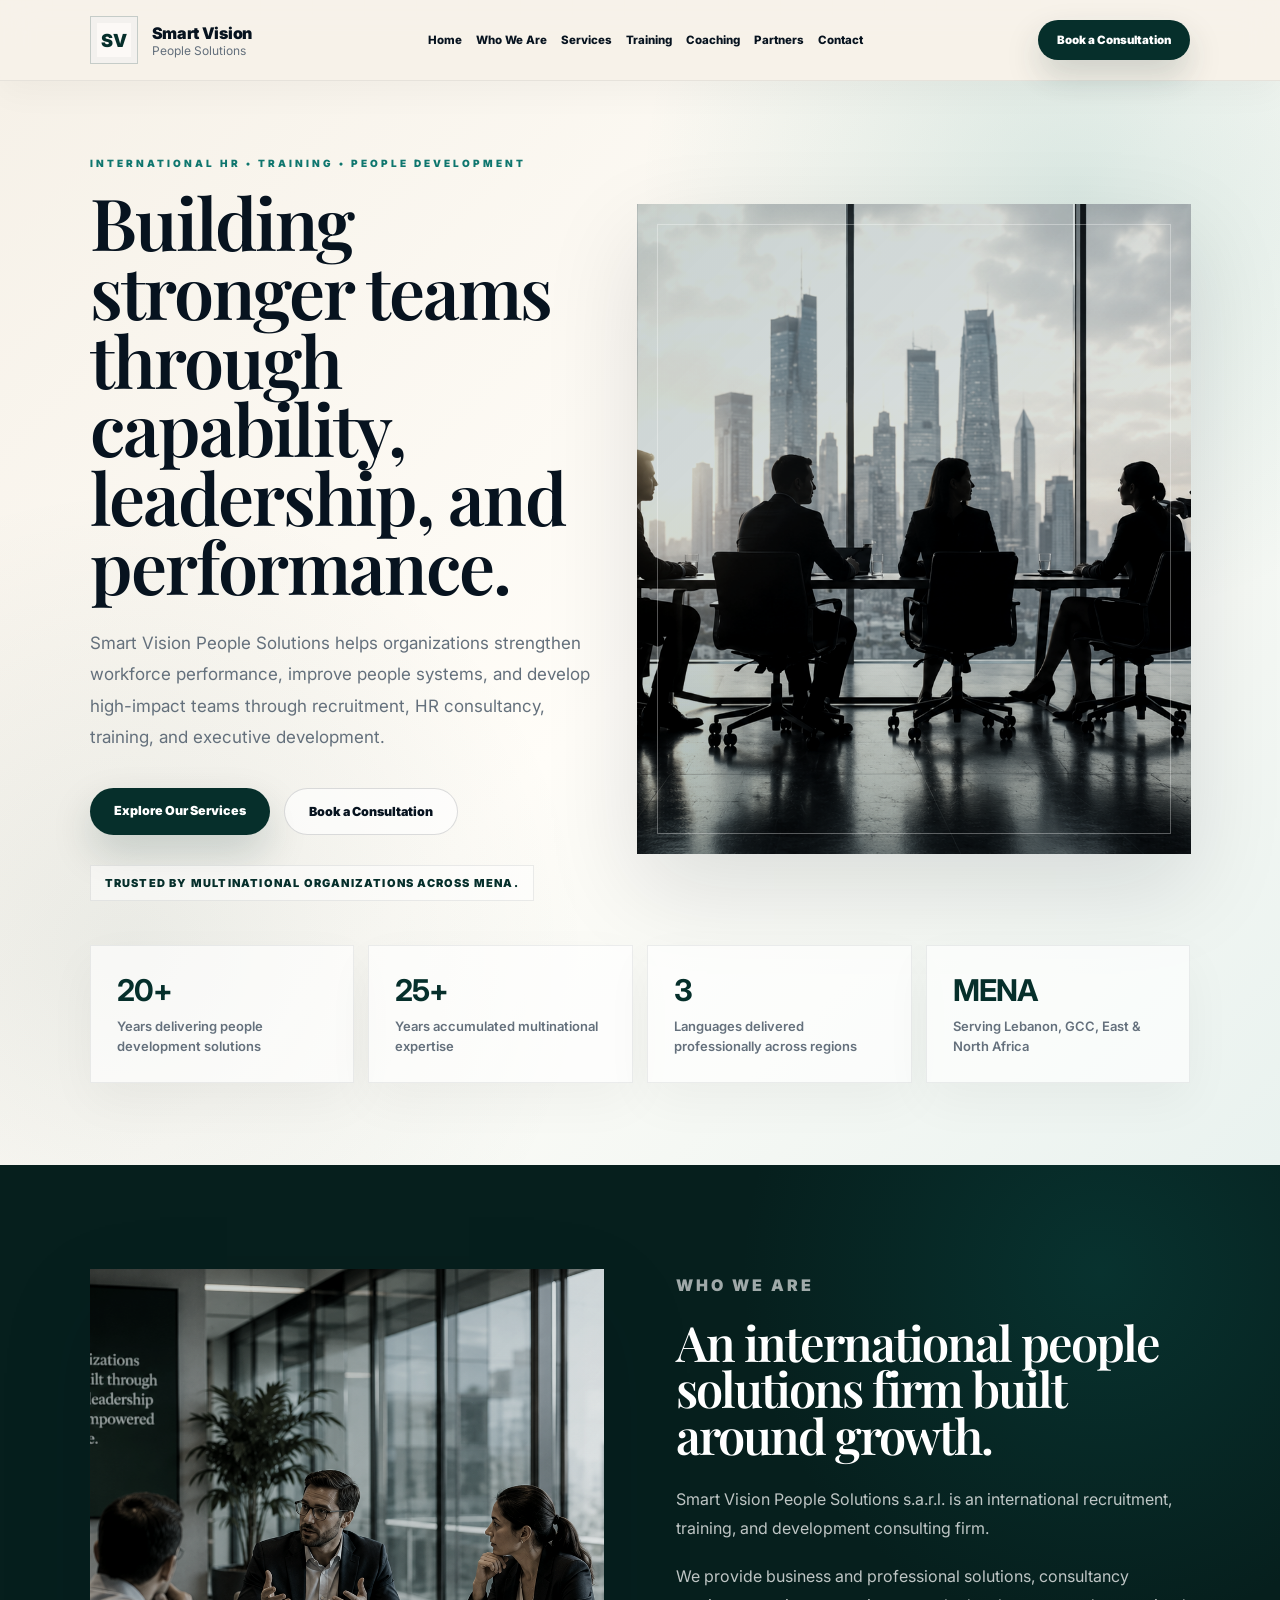
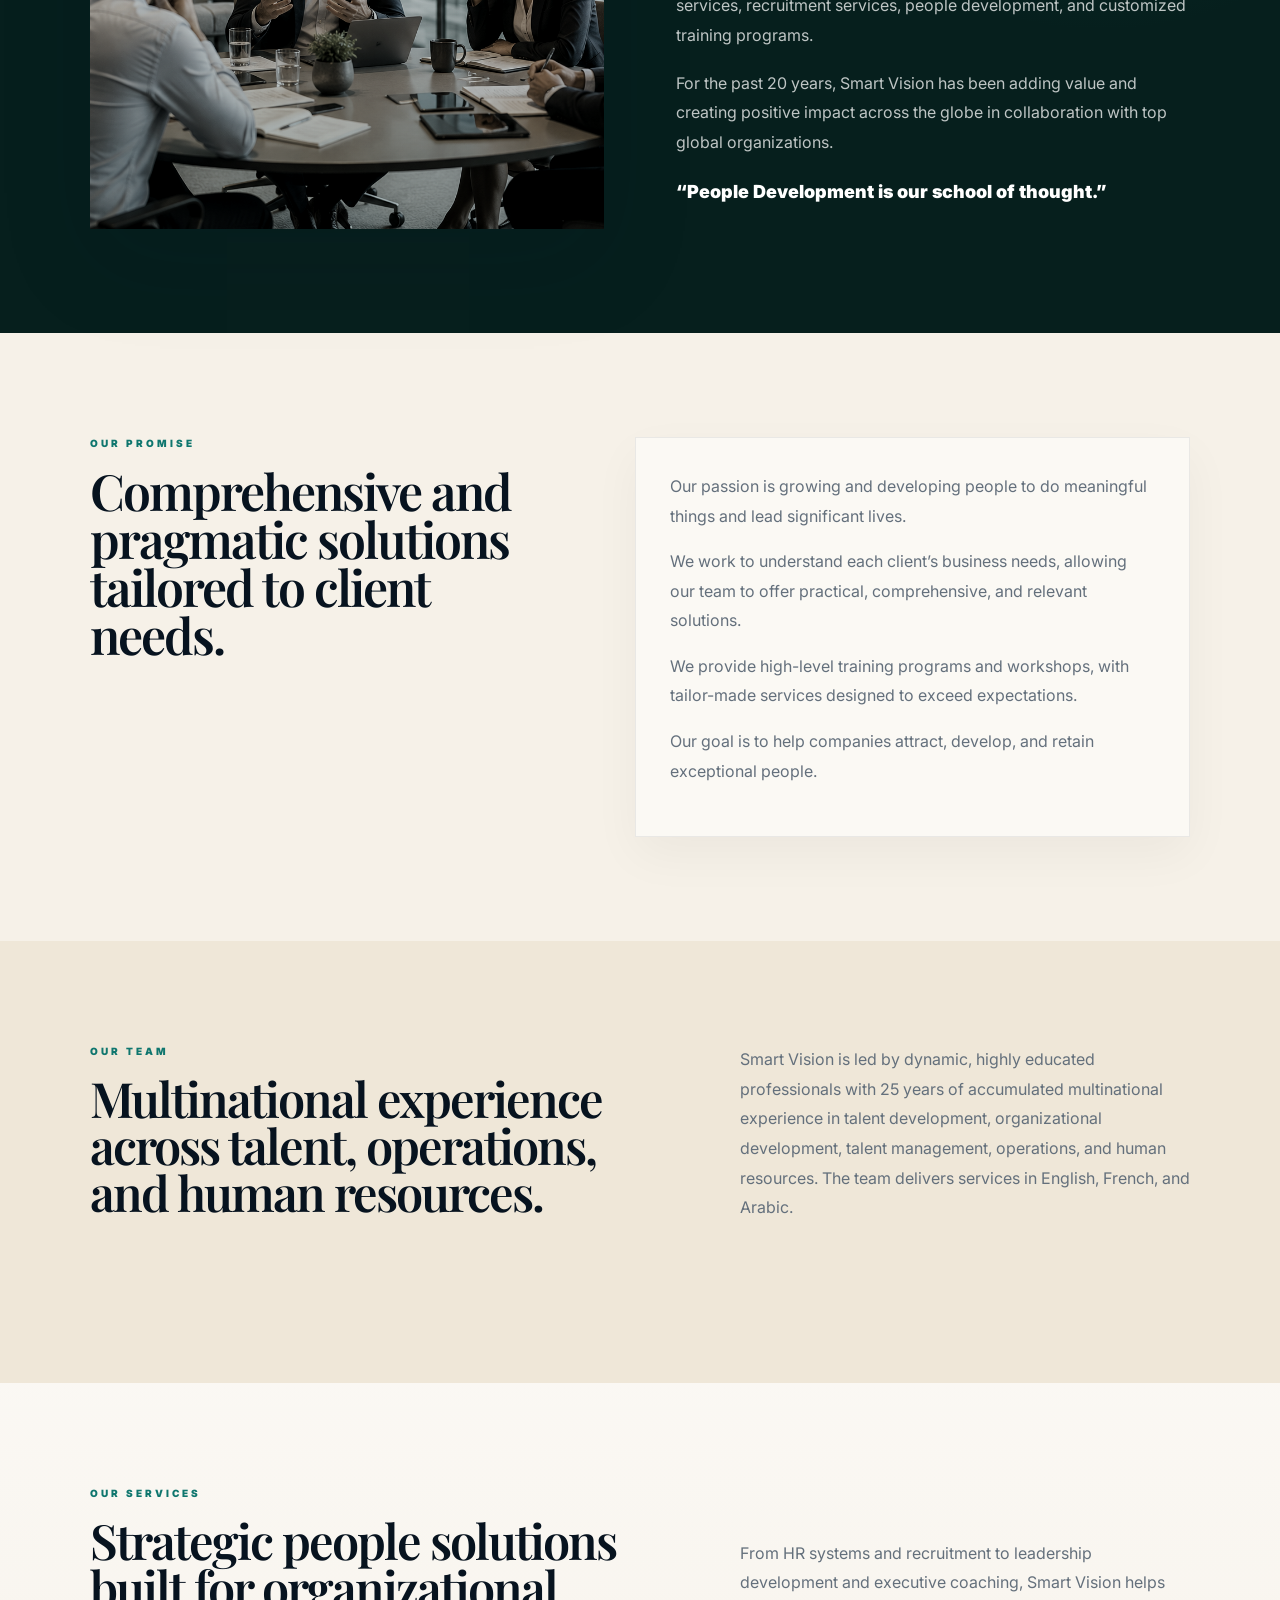
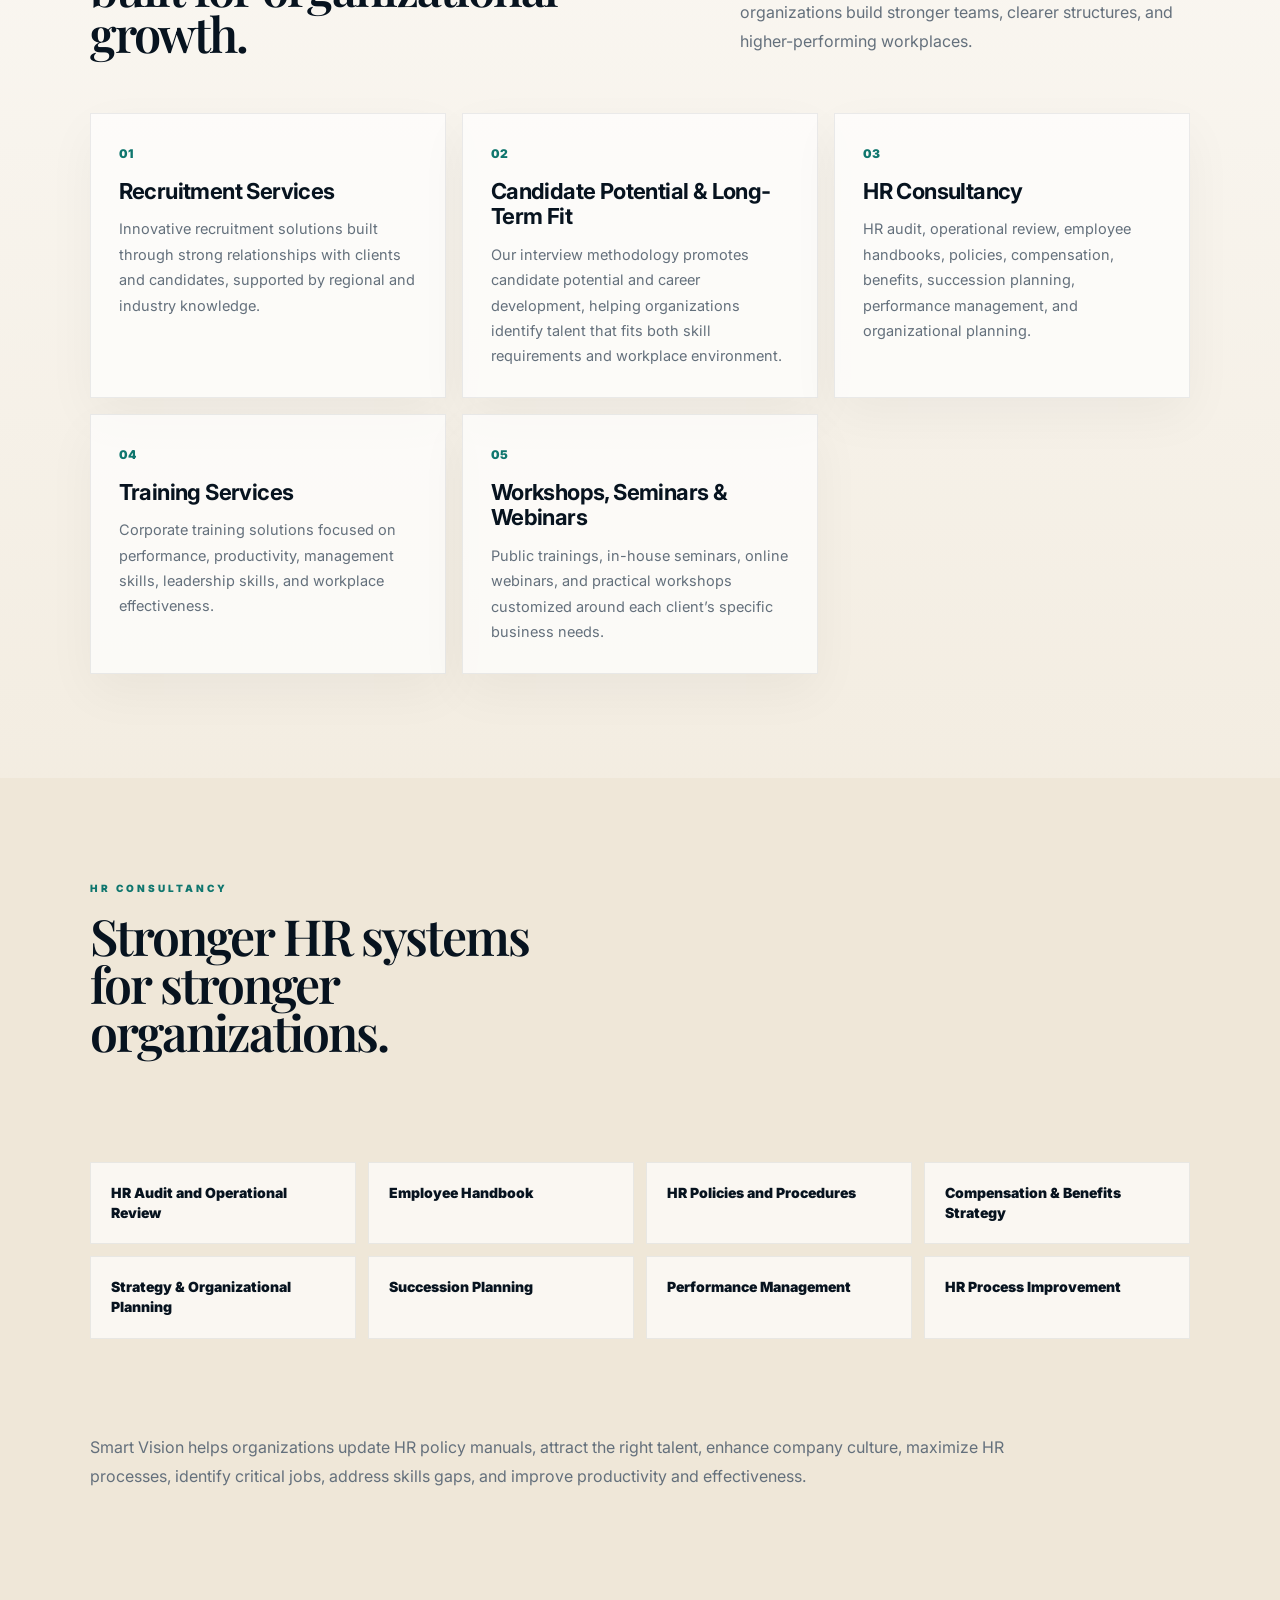
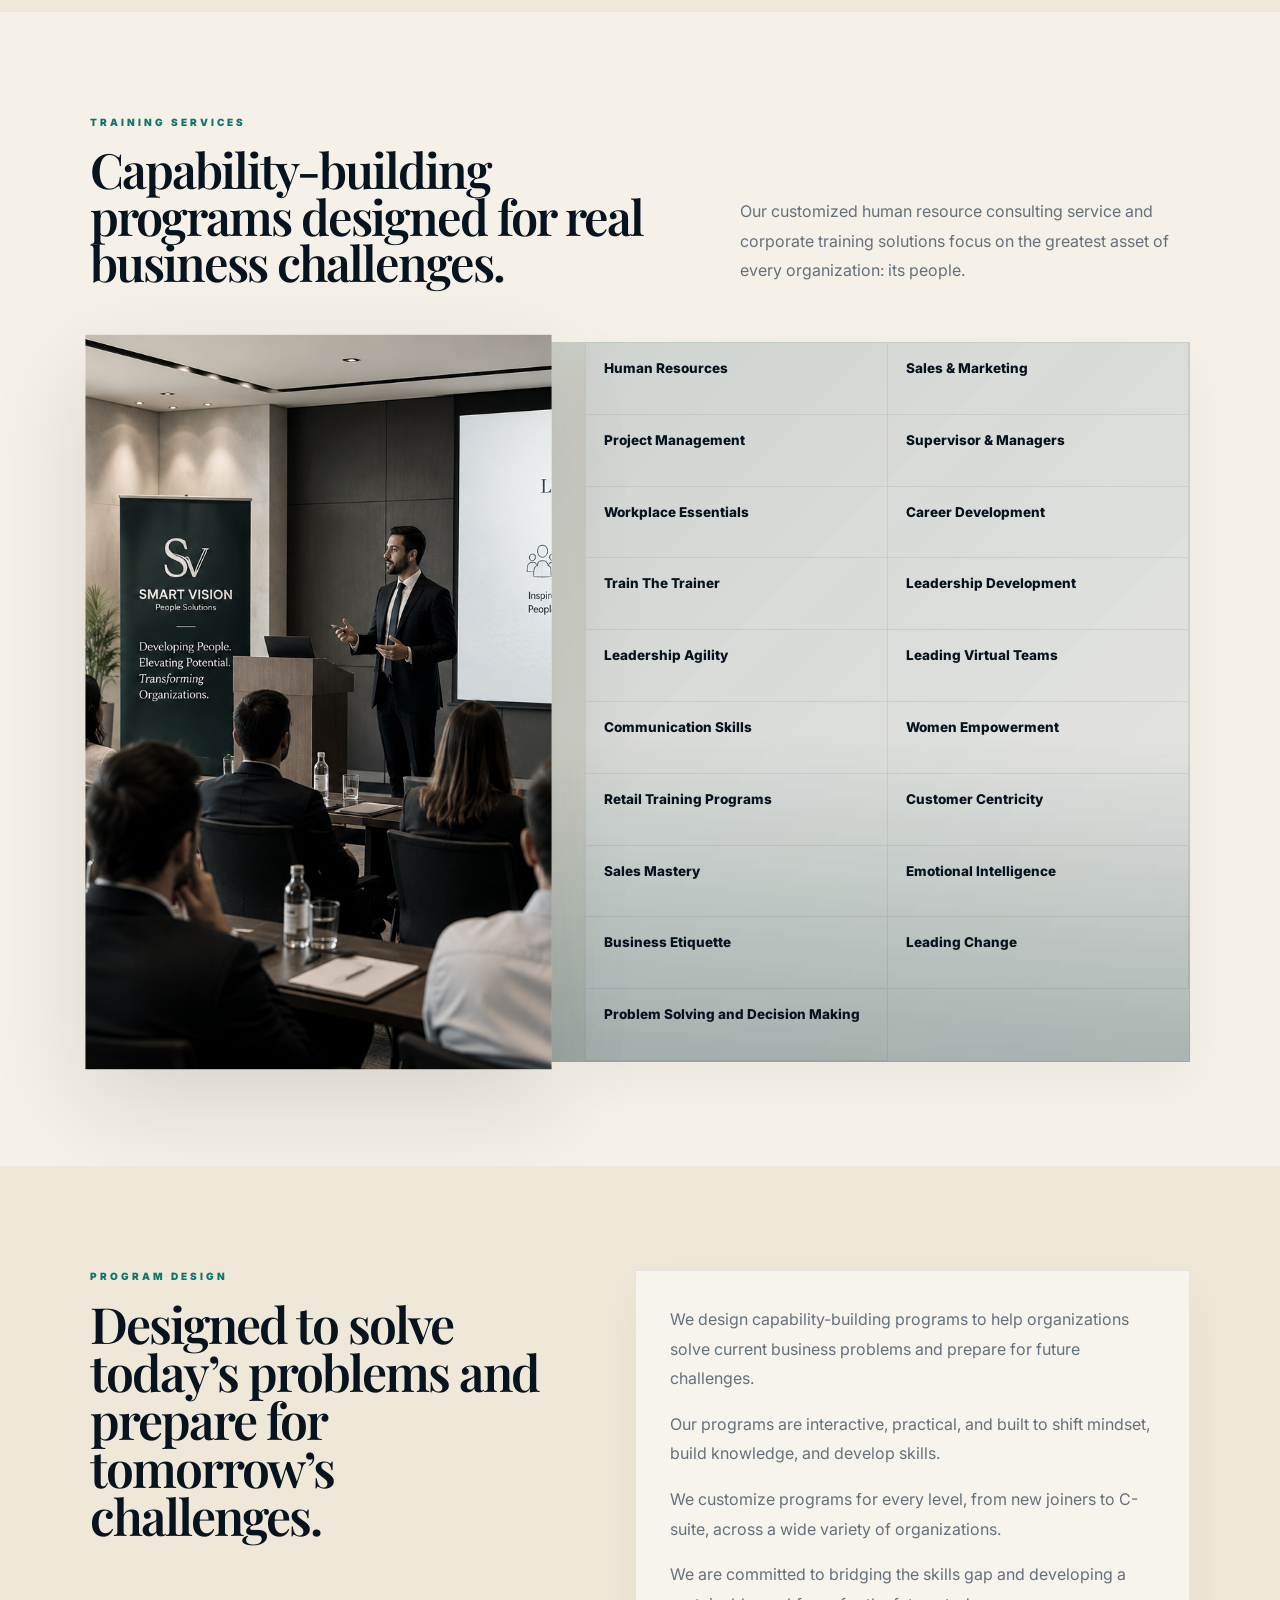
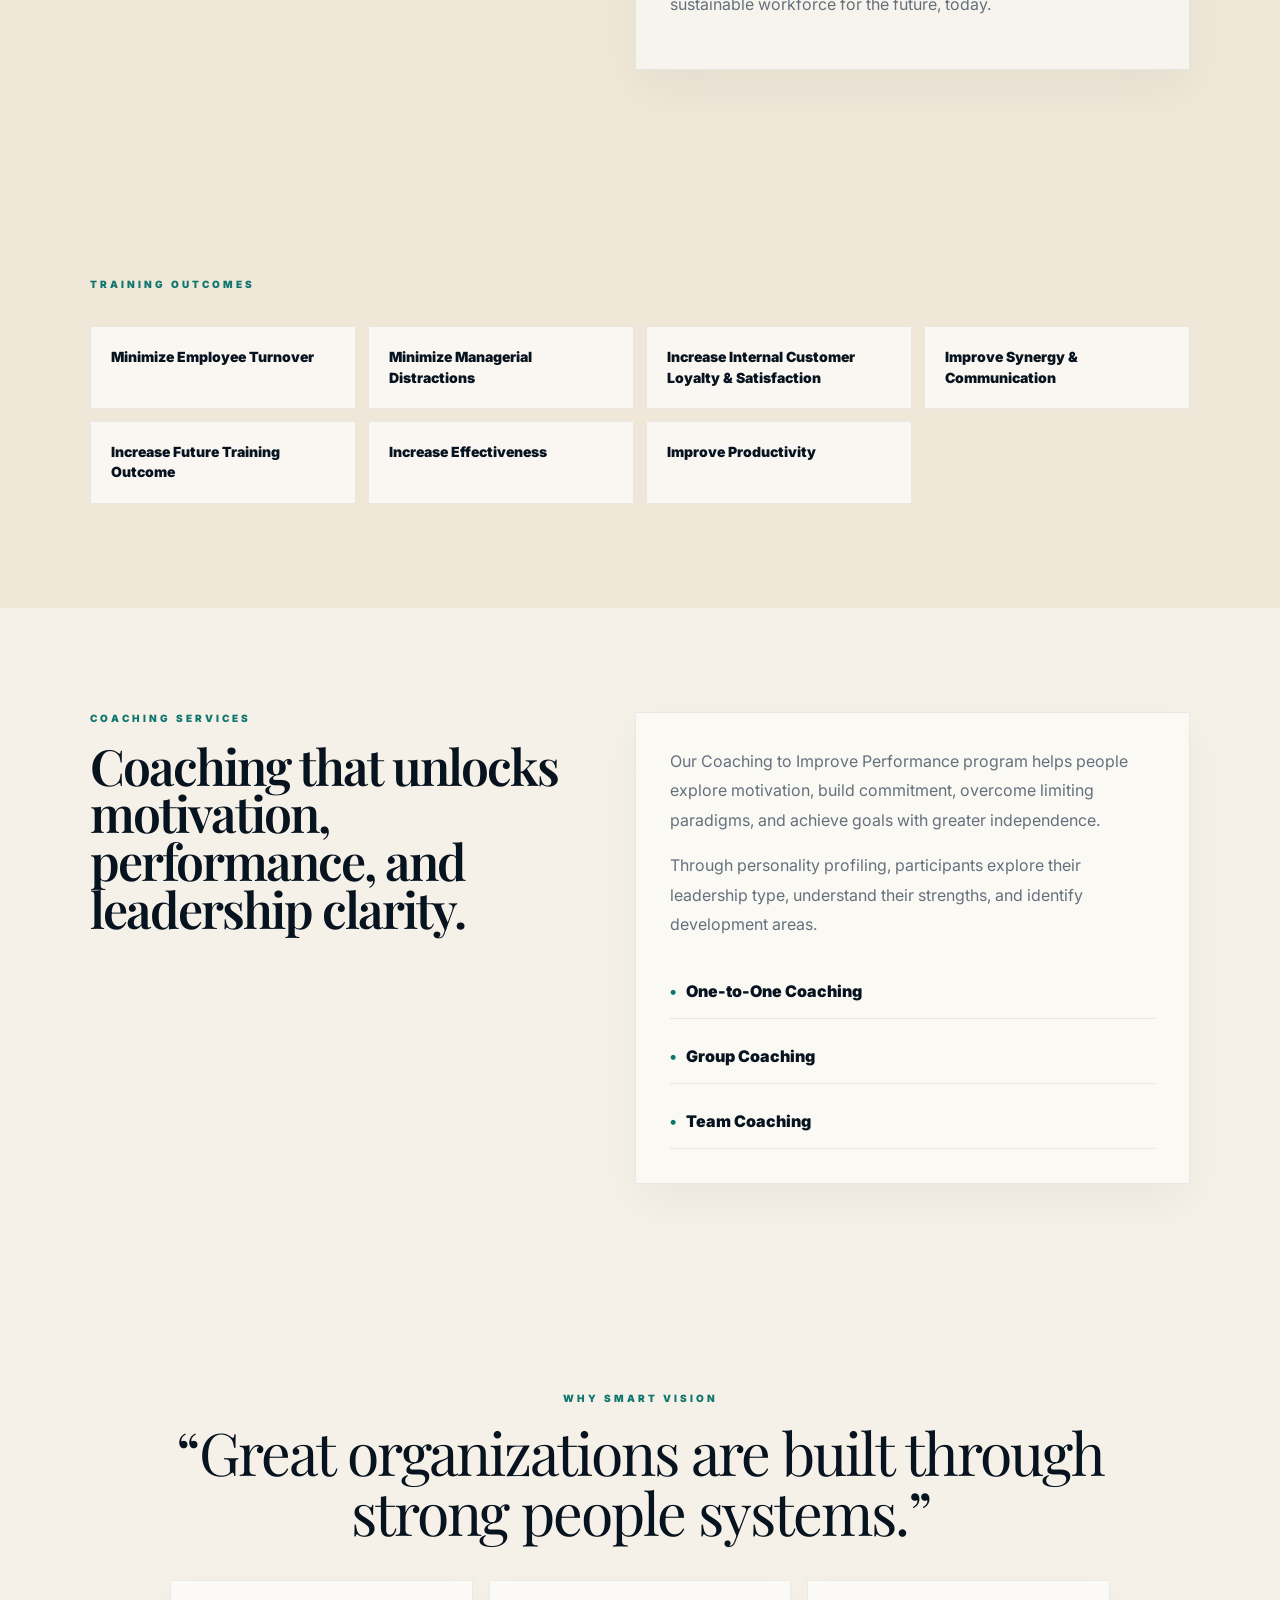
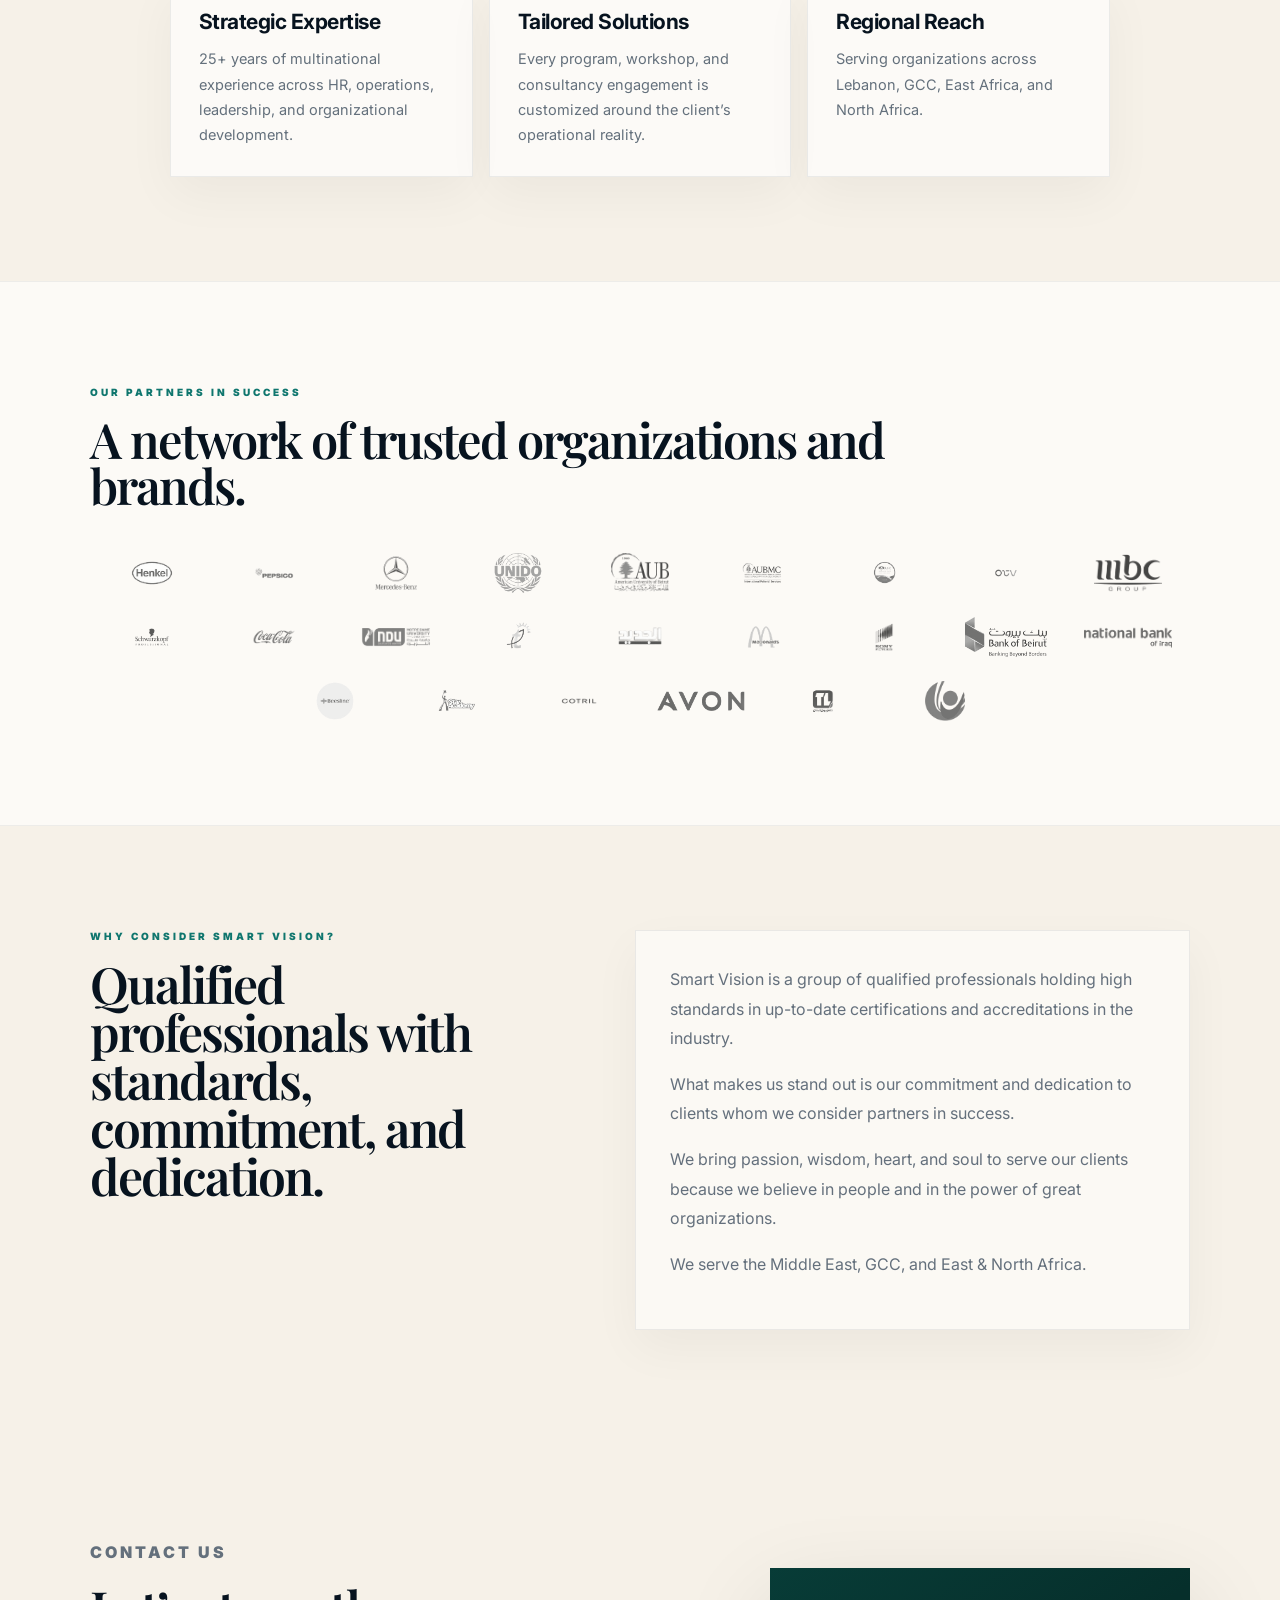
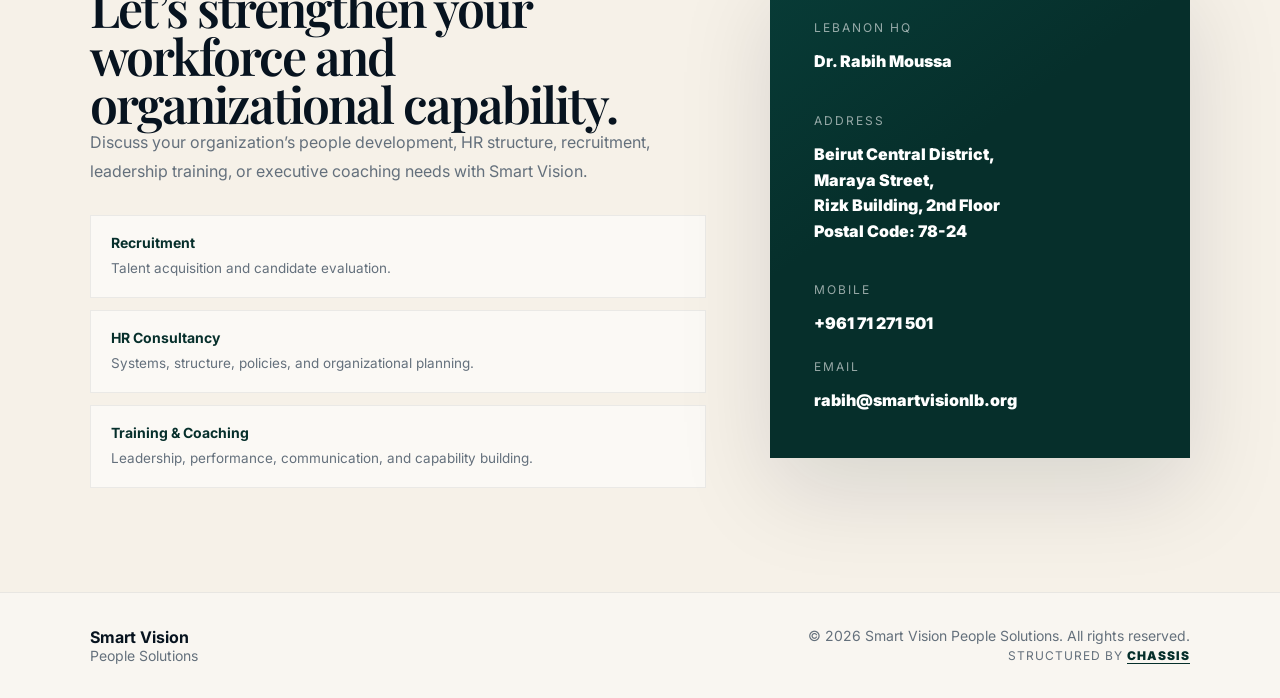
==== commit e87d1d6d: "update" ====
--- a/index.html
+++ b/index.html
@@ -34,7 +34,7 @@
     rel="stylesheet"
   />
 
-  <link rel="stylesheet" href="style.css?v=13" />
+  <link rel="stylesheet" href="style.css?v=14" />
 
   <script type="application/ld+json">
     {
@@ -83,39 +83,51 @@
   <main>
 
     <section class="hero" id="home">
+
       <div class="hero-grid">
+
         <div class="hero-copy">
-          <p class="eyebrow">Capabilities & Competencies</p>
+
+          <p class="eyebrow">International HR • Training • People Development</p>
 
           <h1>
-            Developing people. Building stronger organizations.
+            Building stronger teams through capability, leadership, and performance.
           </h1>
 
           <p class="hero-description">
-            Smart Vision People Solutions is an international recruitment, training,
-            development, and HR consultancy firm helping organizations develop people,
-            strengthen capability, and create positive business impact.
+            Smart Vision People Solutions helps organizations strengthen workforce performance,
+            improve people systems, and develop high-impact teams through recruitment,
+            HR consultancy, training, and executive development.
           </p>
 
           <div class="hero-actions">
-            <a href="#services" class="btn-primary">Explore Services</a>
-            <a href="#contact" class="btn-secondary">Start a Conversation</a>
+            <a href="#services" class="btn-primary">Explore Our Services</a>
+            <a href="#contact" class="btn-secondary">Book a Consultation</a>
           </div>
+
+          <div class="hero-trust">
+            <span>Trusted by multinational organizations across MENA.</span>
+          </div>
+
         </div>
 
         <div class="hero-image">
+          <div class="image-overlay"></div>
+
           <img
             src="assets/images/hero-boardroom.jpg"
             alt="Executive leadership meeting"
             fetchpriority="high"
           />
         </div>
+
       </div>
 
       <div class="proof-row">
+
         <div>
           <strong>20+</strong>
-          <span>Years adding value with global organizations</span>
+          <span>Years delivering people development solutions</span>
         </div>
 
         <div>
@@ -125,14 +137,16 @@
 
         <div>
           <strong>3</strong>
-          <span>Services delivered in English, French & Arabic</span>
+          <span>Languages delivered professionally across regions</span>
         </div>
 
         <div>
           <strong>MENA</strong>
-          <span>Serving the Middle East, GCC, East & North Africa</span>
-        </div>
-      </div>
+          <span>Serving Lebanon, GCC, East & North Africa</span>
+        </div>
+
+      </div>
+
     </section>
 
     <section class="about-section" id="about">
@@ -225,13 +239,14 @@
         <div>
           <p class="eyebrow">Our Services</p>
           <h2>
-            Tailored services to our clients’ needs.
+            Strategic people solutions built for organizational growth.
           </h2>
         </div>
 
         <p>
-          Smart Vision provides recruitment services, HR consultancy, training,
-          workshops, seminars, webinars, and life, career, and executive coaching.
+          From HR systems and recruitment to leadership development and executive coaching,
+          Smart Vision helps organizations build stronger teams, clearer structures,
+          and higher-performing workplaces.
         </p>
       </div>
 
@@ -430,22 +445,44 @@
     </section>
 
     <section class="why-section" id="why">
-      <p class="eyebrow">Why Smart Vision?</p>
+
+      <p class="eyebrow">Why Smart Vision</p>
 
       <blockquote>
-        “Great Companies Are Built Around Great People.”
+        “Great organizations are built through strong people systems.”
       </blockquote>
 
-      <p>
-        Clients trust Smart Vision with their most valuable asset: their employees.
-        Our certified subject matter experts design development solutions that improve
-        productivity, motivation, knowledge retention, job-related skills, and attitude.
-      </p>
-
-      <p>
-        For our valued clients, Smart Vision acts as a competence builder and change
-        catalyst. This is why they rely on us, trust us, and consider us partners.
-      </p>
+      <div class="why-grid">
+
+        <div class="why-card">
+          <h3>Strategic Expertise</h3>
+
+          <p>
+            25+ years of multinational experience across HR,
+            operations, leadership, and organizational development.
+          </p>
+        </div>
+
+        <div class="why-card">
+          <h3>Tailored Solutions</h3>
+
+          <p>
+            Every program, workshop, and consultancy engagement
+            is customized around the client’s operational reality.
+          </p>
+        </div>
+
+        <div class="why-card">
+          <h3>Regional Reach</h3>
+
+          <p>
+            Serving organizations across Lebanon, GCC,
+            East Africa, and North Africa.
+          </p>
+        </div>
+
+      </div>
+
     </section>
 
     <section class="partners-section" id="partners">
@@ -518,13 +555,32 @@
         <p class="eyebrow">Contact Us</p>
 
         <h2>
-          Start a conversation with Smart Vision.
+          Let’s strengthen your workforce and organizational capability.
         </h2>
 
         <p>
-          Reach out for recruitment, HR consultancy, people development, training programs,
-          workshops, seminars, webinars, and executive coaching inquiries.
-        </p>
+          Discuss your organization’s people development, HR structure,
+          recruitment, leadership training, or executive coaching needs with Smart Vision.
+        </p>
+
+        <div class="contact-points">
+
+          <div>
+            <strong>Recruitment</strong>
+            <span>Talent acquisition and candidate evaluation.</span>
+          </div>
+
+          <div>
+            <strong>HR Consultancy</strong>
+            <span>Systems, structure, policies, and organizational planning.</span>
+          </div>
+
+          <div>
+            <strong>Training & Coaching</strong>
+            <span>Leadership, performance, communication, and capability building.</span>
+          </div>
+
+        </div>
       </div>
 
       <div class="contact-card">
--- a/style.css
+++ b/style.css
@@ -2,6 +2,19 @@
   margin: 0;
   padding: 0;
   box-sizing: border-box;
+}
+
+:root {
+  --ink: #07131f;
+  --muted: #64707c;
+  --green: #062f2b;
+  --green-2: #0f766e;
+  --cream: #f6f1e8;
+  --cream-2: #efe7d8;
+  --white: #ffffff;
+  --line: rgba(7, 19, 31, 0.08);
+  --shadow: 0 34px 90px rgba(7, 19, 31, 0.12);
+  --soft-shadow: 0 22px 60px rgba(7, 19, 31, 0.08);
 }
 
 html {
@@ -25,10 +38,26 @@
 }
 
 body {
-  background: #f6f3ed;
-  color: #08131f;
+  background:
+    linear-gradient(180deg, rgba(255, 255, 255, 0.72), transparent 420px),
+    var(--cream);
+  color: var(--ink);
   font-family: "Inter", sans-serif;
   overflow-x: hidden;
+}
+
+body::before {
+  content: "";
+  position: fixed;
+  inset: 0;
+  pointer-events: none;
+  opacity: 0.28;
+  background-image:
+    linear-gradient(rgba(7, 19, 31, 0.035) 1px, transparent 1px),
+    linear-gradient(90deg, rgba(7, 19, 31, 0.035) 1px, transparent 1px);
+  background-size: 52px 52px;
+  mask-image: linear-gradient(to bottom, black, transparent 72%);
+  z-index: -1;
 }
 
 img {
@@ -41,8 +70,10 @@
 }
 
 section {
-  padding: 88px 7%;
-}
+  padding: 104px 7%;
+}
+
+/* HEADER */
 
 .site-header {
   width: 100%;
@@ -54,30 +85,32 @@
   position: sticky;
   top: 0;
   z-index: 1000;
-  background: rgba(246, 243, 237, 0.96);
-  backdrop-filter: blur(16px);
-  border-bottom: 1px solid rgba(8, 19, 31, 0.06);
+  background: rgba(246, 241, 232, 0.88);
+  backdrop-filter: blur(18px);
+  border-bottom: 1px solid rgba(7, 19, 31, 0.07);
+  box-shadow: 0 12px 34px rgba(7, 19, 31, 0.035);
 }
 
 .logo {
   display: flex;
   align-items: center;
   gap: 14px;
-  color: #08131f;
+  color: var(--ink);
   flex-shrink: 0;
 }
 
 .logo-mark {
   width: 48px;
   height: 48px;
-  border: 1px solid rgba(6, 63, 58, 0.18);
-  color: #063f3a;
+  border: 1px solid rgba(6, 47, 43, 0.22);
+  color: var(--green);
   display: flex;
   align-items: center;
   justify-content: center;
-  font-weight: 800;
-  font-size: 19px;
-  background: rgba(255, 255, 255, 0.45);
+  font-weight: 900;
+  font-size: 18px;
+  background: rgba(255, 255, 255, 0.54);
+  box-shadow: inset 0 0 0 6px rgba(6, 47, 43, 0.035);
 }
 
 .logo-text {
@@ -87,62 +120,100 @@
 
 .logo-text strong {
   font-size: 16px;
-  font-weight: 800;
+  font-weight: 900;
+  letter-spacing: -0.3px;
 }
 
 .logo-text small {
   font-size: 12px;
-  color: #66717d;
+  color: var(--muted);
 }
 
 .nav-links {
   display: flex;
   align-items: center;
-  gap: 18px;
+  gap: 20px;
 }
 
 .nav-links a {
-  color: #08131f;
-  font-size: 12px;
-  font-weight: 700;
-  white-space: nowrap;
-}
-
-.nav-links a:hover {
-  color: #0f766e;
-}
-
-.nav-cta {
-  background: #063f3a;
-  color: white;
-  padding: 13px 18px;
+  color: var(--ink);
   font-size: 12px;
   font-weight: 800;
   white-space: nowrap;
-}
+  position: relative;
+}
+
+.nav-links a::after {
+  content: "";
+  position: absolute;
+  left: 0;
+  bottom: -8px;
+  width: 0;
+  height: 2px;
+  background: var(--green-2);
+  transition: width 0.25s ease;
+}
+
+.nav-links a:hover {
+  color: var(--green-2);
+}
+
+.nav-links a:hover::after {
+  width: 100%;
+}
+
+.nav-cta,
+.btn-primary,
+.btn-secondary {
+  border-radius: 999px;
+}
+
+.nav-cta {
+  background: var(--green);
+  color: var(--white);
+  padding: 13px 19px;
+  font-size: 12px;
+  font-weight: 900;
+  white-space: nowrap;
+  box-shadow: 0 16px 34px rgba(6, 47, 43, 0.18);
+  transition: transform 0.25s ease, box-shadow 0.25s ease, background 0.25s ease;
+}
+
+.nav-cta:hover {
+  transform: translateY(-2px);
+  background: #094941;
+  box-shadow: 0 22px 44px rgba(6, 47, 43, 0.24);
+}
+
+/* HERO */
 
 .hero {
-  padding-top: 62px;
-  padding-bottom: 70px;
+  position: relative;
+  padding-top: 76px;
+  padding-bottom: 82px;
+  min-height: 86vh;
+  overflow: hidden;
   background:
-    radial-gradient(circle at top right, rgba(15, 118, 110, 0.08), transparent 30%),
-    linear-gradient(135deg, #f6f3ed 0%, #ffffff 56%, #edf4f1 100%);
+    radial-gradient(circle at 84% 10%, rgba(15, 118, 110, 0.15), transparent 30%),
+    radial-gradient(circle at 10% 80%, rgba(6, 47, 43, 0.08), transparent 32%),
+    linear-gradient(135deg, #f6f1e8 0%, #fffdf8 52%, #e9f2ef 100%);
 }
 
 .hero-grid {
-  display: grid;
-  grid-template-columns: 0.92fr 1.08fr;
-  gap: 58px;
+  position: relative;
+  display: grid;
+  grid-template-columns: 0.95fr 1.05fr;
+  gap: 68px;
   align-items: center;
 }
 
 .eyebrow,
 .small-label {
-  color: #0f766e;
+  color: var(--green-2);
   text-transform: uppercase;
   letter-spacing: 3px;
   font-size: 10px;
-  font-weight: 800;
+  font-weight: 900;
   margin-bottom: 18px;
 }
 
@@ -156,24 +227,25 @@
 .about-copy h2,
 .training-top h2,
 .coaching-section h2,
-.contact-section h2 {
+.contact-section h2,
+.section-kicker h2 {
   font-family: "Playfair Display", serif;
   font-weight: 600;
-  line-height: 0.98;
-  letter-spacing: -1.8px;
+  line-height: 0.96;
+  letter-spacing: -2px;
 }
 
 .hero-copy h1 {
-  font-size: clamp(3.1rem, 4.8vw, 5.4rem);
-  max-width: 700px;
-  margin-bottom: 26px;
+  font-size: clamp(3.4rem, 5.6vw, 6.7rem);
+  max-width: 820px;
+  margin-bottom: 28px;
 }
 
 .hero-description {
-  max-width: 620px;
-  font-size: 16px;
+  max-width: 670px;
+  font-size: 17px;
   line-height: 1.85;
-  color: #5d6975;
+  color: var(--muted);
   margin-bottom: 34px;
 }
 
@@ -185,26 +257,79 @@
 
 .btn-primary,
 .btn-secondary {
-  padding: 14px 22px;
+  padding: 15px 24px;
   font-size: 12.5px;
-  font-weight: 800;
+  font-weight: 900;
+  transition: transform 0.25s ease, box-shadow 0.25s ease, background 0.25s ease, border-color 0.25s ease;
 }
 
 .btn-primary {
-  background: #063f3a;
-  color: white;
+  background: var(--green);
+  color: var(--white);
+  box-shadow: 0 18px 40px rgba(6, 47, 43, 0.18);
+}
+
+.btn-primary:hover {
+  transform: translateY(-2px);
+  background: #094941;
+  box-shadow: 0 24px 52px rgba(6, 47, 43, 0.24);
 }
 
 .btn-secondary {
-  border: 1px solid rgba(8, 19, 31, 0.12);
-  color: #08131f;
-  background: rgba(255, 255, 255, 0.58);
+  border: 1px solid rgba(7, 19, 31, 0.14);
+  color: var(--ink);
+  background: rgba(255, 255, 255, 0.62);
+}
+
+.btn-secondary:hover {
+  transform: translateY(-2px);
+  border-color: rgba(6, 47, 43, 0.24);
+  background: var(--white);
+}
+
+.hero-trust {
+  margin-top: 30px;
+}
+
+.hero-trust span {
+  display: inline-block;
+  padding: 10px 14px;
+  border: 1px solid rgba(7, 19, 31, 0.08);
+  background: rgba(255, 255, 255, 0.5);
+  color: var(--green);
+  font-size: 11px;
+  font-weight: 900;
+  text-transform: uppercase;
+  letter-spacing: 1.2px;
 }
 
 .hero-image {
-  height: 610px;
+  position: relative;
+  height: 650px;
   overflow: hidden;
-  box-shadow: 0 34px 80px rgba(8, 19, 31, 0.08);
+  background: var(--green);
+  box-shadow: var(--shadow);
+}
+
+.hero-image::after,
+.about-image::after,
+.training-feature::before {
+  content: "";
+  position: absolute;
+  inset: 0;
+  background:
+    linear-gradient(135deg, rgba(6, 47, 43, 0.22), rgba(7, 19, 31, 0.08)),
+    linear-gradient(to bottom, transparent 55%, rgba(6, 47, 43, 0.28));
+  pointer-events: none;
+  mix-blend-mode: multiply;
+}
+
+.image-overlay {
+  position: absolute;
+  inset: 20px;
+  border: 1px solid rgba(255, 255, 255, 0.32);
+  z-index: 2;
+  pointer-events: none;
 }
 
 .hero-image img,
@@ -212,34 +337,48 @@
 .training-feature img {
   height: 100%;
   object-fit: cover;
+  filter: grayscale(50%) contrast(1.05) saturate(0.9);
+  transform: scale(1.02);
 }
 
 .proof-row {
-  margin-top: 38px;
+  position: relative;
+  margin-top: 44px;
   display: grid;
   grid-template-columns: repeat(4, 1fr);
   gap: 14px;
 }
 
 .proof-row div {
-  padding: 24px;
-  background: rgba(255, 255, 255, 0.62);
-  border: 1px solid rgba(8, 19, 31, 0.06);
+  padding: 26px;
+  background: rgba(255, 255, 255, 0.64);
+  border: 1px solid rgba(7, 19, 31, 0.07);
+  box-shadow: 0 18px 50px rgba(7, 19, 31, 0.045);
+  transition: transform 0.25s ease, box-shadow 0.25s ease;
+}
+
+.proof-row div:hover {
+  transform: translateY(-4px);
+  box-shadow: var(--soft-shadow);
 }
 
 .proof-row strong {
   display: block;
-  font-size: 28px;
-  color: #063f3a;
+  font-size: 30px;
+  color: var(--green);
   margin-bottom: 8px;
+  letter-spacing: -1px;
 }
 
 .proof-row span {
-  color: #66717d;
+  color: var(--muted);
   font-size: 13px;
   line-height: 1.55;
   display: block;
-}
+  font-weight: 600;
+}
+
+/* GLOBAL SECTIONS */
 
 .promise-section,
 .coaching-section,
@@ -247,8 +386,8 @@
 .program-design-section,
 .consider-section {
   display: grid;
-  grid-template-columns: 0.9fr 1.1fr;
-  gap: 64px;
+  grid-template-columns: 0.92fr 1.08fr;
+  gap: 72px;
   align-items: start;
 }
 
@@ -258,7 +397,7 @@
 .program-design-section h2,
 .consider-section h2,
 .contact-section h2 {
-  font-size: clamp(2.45rem, 3.7vw, 4.25rem);
+  font-size: clamp(2.55rem, 3.9vw, 4.5rem);
 }
 
 .promise-copy p,
@@ -267,61 +406,150 @@
 .consider-copy p,
 .contact-section p,
 .section-note {
-  color: #66717d;
+  color: var(--muted);
   line-height: 1.85;
+  font-size: 16px;
   margin-bottom: 16px;
+}
+
+.promise-copy,
+.program-design-copy,
+.consider-copy,
+.coaching-copy {
+  padding: 34px;
+  background: rgba(255, 255, 255, 0.54);
+  border: 1px solid rgba(7, 19, 31, 0.07);
+  box-shadow: 0 18px 46px rgba(7, 19, 31, 0.045);
 }
 
 .split-heading,
 .training-top {
   display: grid;
   grid-template-columns: 1fr 0.78fr;
-  gap: 64px;
-  margin-bottom: 52px;
+  gap: 72px;
+  margin-bottom: 56px;
 }
 
 .split-heading h2,
-.training-top h2 {
-  font-size: clamp(2.45rem, 3.7vw, 4.35rem);
+.training-top h2,
+.section-kicker h2 {
+  font-size: clamp(2.55rem, 3.8vw, 4.45rem);
 }
 
 .split-heading p:last-child,
 .training-top p:last-child {
-  color: #66717d;
+  color: var(--muted);
   line-height: 1.85;
   align-self: end;
-}
+  font-size: 16px;
+}
+
+/* ABOUT */
+
+.about-section {
+  background:
+    radial-gradient(circle at 86% 14%, rgba(15, 118, 110, 0.22), transparent 28%),
+    #061f1d;
+  color: var(--white);
+  display: grid;
+  grid-template-columns: 1fr 1fr;
+  gap: 72px;
+  align-items: center;
+}
+
+.about-image {
+  position: relative;
+  height: 560px;
+  overflow: hidden;
+  box-shadow: var(--shadow);
+  background: var(--green);
+}
+
+.about-copy h2 {
+  font-size: clamp(2.55rem, 3.8vw, 4.45rem);
+  margin-bottom: 26px;
+}
+
+.about-copy p {
+  color: rgba(255, 255, 255, 0.74);
+  line-height: 1.85;
+  margin-bottom: 18px;
+  font-size: 16px;
+}
+
+.about-copy .eyebrow {
+  color: rgba(255, 255, 255, 0.62);
+}
+
+.quote-line {
+  color: var(--white) !important;
+  font-weight: 900;
+  margin-top: 12px;
+  font-size: 18px !important;
+}
+
+/* TEAM */
 
 .team-section {
-  background: #f1ede5;
+  background: var(--cream-2);
+}
+
+/* SERVICES */
+
+.services-section {
+  background:
+    linear-gradient(180deg, rgba(255, 255, 255, 0.5), rgba(239, 231, 216, 0.42)),
+    var(--cream);
 }
 
 .service-list {
-  border-top: 1px solid rgba(8, 19, 31, 0.08);
+  display: grid;
+  grid-template-columns: repeat(3, 1fr);
+  gap: 16px;
 }
 
 .service-list article {
-  display: grid;
-  grid-template-columns: 70px 310px 1fr;
-  gap: 34px;
-  padding: 30px 0;
-  border-bottom: 1px solid rgba(8, 19, 31, 0.08);
+  min-height: 260px;
+  padding: 28px;
+  background: rgba(255, 255, 255, 0.7);
+  border: 1px solid rgba(7, 19, 31, 0.075);
+  box-shadow: 0 18px 48px rgba(7, 19, 31, 0.045);
+  transition: transform 0.25s ease, box-shadow 0.25s ease, border-color 0.25s ease;
+}
+
+.service-list article:hover {
+  transform: translateY(-5px);
+  box-shadow: var(--soft-shadow);
+  border-color: rgba(15, 118, 110, 0.18);
 }
 
 .service-list span {
-  color: #0f766e;
-  font-weight: 800;
+  display: inline-block;
+  color: var(--green-2);
+  font-weight: 900;
+  font-size: 12px;
+  margin-bottom: 18px;
 }
 
 .service-list h3 {
-  font-size: 23px;
-  line-height: 1.15;
+  font-size: 22px;
+  line-height: 1.16;
+  margin-bottom: 12px;
+  letter-spacing: -0.6px;
 }
 
 .service-list p {
-  color: #66717d;
-  line-height: 1.8;
-  font-size: 15px;
+  color: var(--muted);
+  line-height: 1.75;
+  font-size: 14.5px;
+}
+
+/* HR */
+
+.hr-section,
+.program-design-section,
+.outcomes-section {
+  background: var(--cream-2);
 }
 
 .detail-grid {
@@ -332,13 +560,21 @@
   margin-top: 34px;
 }
 
-.detail-grid div {
+.detail-grid div,
+.outcome-grid div {
   background: rgba(255, 255, 255, 0.68);
-  border: 1px solid rgba(8, 19, 31, 0.06);
+  border: 1px solid rgba(7, 19, 31, 0.07);
   padding: 20px;
-  font-weight: 800;
+  font-weight: 900;
   line-height: 1.45;
   font-size: 14px;
+  transition: transform 0.25s ease, box-shadow 0.25s ease;
+}
+
+.detail-grid div:hover,
+.outcome-grid div:hover {
+  transform: translateY(-3px);
+  box-shadow: var(--soft-shadow);
 }
 
 .section-note {
@@ -347,138 +583,129 @@
   margin-top: 22px;
 }
 
-.about-section {
-  background: #08211f;
-  color: white;
-  display: grid;
-  grid-template-columns: 1fr 1fr;
-  gap: 64px;
-  align-items: center;
-}
-
-.about-image {
-  height: 540px;
+/* TRAINING */
+
+.training-feature {
+  position: relative;
+  display: grid;
+  grid-template-columns: 0.86fr 1.14fr;
+  gap: 38px;
+  align-items: stretch;
+}
+
+.training-feature img {
+  height: 720px;
   overflow: hidden;
-  box-shadow: 0 34px 80px rgba(0, 0, 0, 0.16);
-}
-
-.about-copy h2 {
-  font-size: clamp(2.45rem, 3.7vw, 4.3rem);
-  margin-bottom: 24px;
-}
-
-.about-copy p {
-  color: rgba(255, 255, 255, 0.74);
-  line-height: 1.85;
-  margin-bottom: 18px;
-}
-
-.about-copy .eyebrow {
-  color: rgba(255, 255, 255, 0.62);
-}
-
-.quote-line {
-  color: white !important;
+  box-shadow: var(--shadow);
+}
+
+.program-list {
+  display: grid;
+  grid-template-columns: repeat(2, 1fr);
+  background: rgba(255, 255, 255, 0.58);
+  border: 1px solid rgba(7, 19, 31, 0.075);
+  box-shadow: 0 18px 48px rgba(7, 19, 31, 0.045);
+}
+
+.program-list span {
+  padding: 16px 18px;
+  border-right: 1px solid rgba(7, 19, 31, 0.075);
+  border-bottom: 1px solid rgba(7, 19, 31, 0.075);
   font-weight: 800;
-  margin-top: 8px;
-}
-
-.training-feature {
-  display: grid;
-  grid-template-columns: 0.84fr 1.16fr;
-  gap: 36px;
-}
-
-.training-feature img {
-  height: 700px;
-  overflow: hidden;
-  box-shadow: 0 28px 70px rgba(8, 19, 31, 0.08);
-}
-
-.program-list {
-  display: grid;
-  grid-template-columns: repeat(2, 1fr);
-  border-top: 1px solid rgba(8, 19, 31, 0.08);
-  border-left: 1px solid rgba(8, 19, 31, 0.08);
-  background: rgba(255, 255, 255, 0.35);
-}
-
-.program-list span {
-  padding: 15px 17px;
-  border-right: 1px solid rgba(8, 19, 31, 0.08);
-  border-bottom: 1px solid rgba(8, 19, 31, 0.08);
-  font-weight: 700;
-  color: #08131f;
-  font-size: 13.4px;
+  color: var(--ink);
+  font-size: 13.5px;
   line-height: 1.35;
-}
-
-.outcomes-section {
-  background: #f1ede5;
-}
+  transition: background 0.25s ease, color 0.25s ease;
+}
+
+.program-list span:hover {
+  background: var(--green);
+  color: var(--white);
+}
+
+/* OUTCOMES */
 
 .outcome-grid {
   display: grid;
   grid-template-columns: repeat(4, 1fr);
   gap: 12px;
-}
-
-.outcome-grid div {
-  background: rgba(255, 255, 255, 0.7);
-  border: 1px solid rgba(8, 19, 31, 0.06);
-  padding: 20px;
-  font-weight: 800;
-  line-height: 1.45;
-  font-size: 14px;
-}
+  margin-top: 36px;
+}
+
+/* COACHING */
 
 .coaching-copy ul {
   list-style: none;
   display: grid;
   gap: 10px;
+  margin-top: 24px;
 }
 
 .coaching-copy li {
-  padding: 15px 0;
-  border-bottom: 1px solid rgba(8, 19, 31, 0.08);
-  font-weight: 800;
-}
+  padding: 17px 0;
+  border-bottom: 1px solid rgba(7, 19, 31, 0.08);
+  font-weight: 900;
+  color: var(--ink);
+}
+
+.coaching-copy li::before {
+  content: "•";
+  color: var(--green-2);
+  margin-right: 10px;
+}
+
+/* WHY */
 
 .why-section {
   text-align: center;
-  max-width: 1040px;
+  max-width: 1120px;
   margin: auto;
 }
 
 .why-section blockquote {
   font-family: "Playfair Display", serif;
-  font-size: clamp(3rem, 4.2vw, 4.7rem);
-  line-height: 1.05;
-  margin-bottom: 24px;
-}
-
-.why-section p {
-  color: #66717d;
-  line-height: 1.85;
-  font-size: 16px;
-  margin-bottom: 14px;
-}
-
-/* ========================= */
-/* PARTNERS SECTION */
-/* ========================= */
+  font-size: clamp(3.2rem, 4.6vw, 5.2rem);
+  line-height: 1.02;
+  margin-bottom: 38px;
+  letter-spacing: -2px;
+}
+
+.why-grid {
+  display: grid;
+  grid-template-columns: repeat(3, 1fr);
+  gap: 16px;
+  text-align: left;
+}
+
+.why-card {
+  padding: 28px;
+  background: rgba(255, 255, 255, 0.66);
+  border: 1px solid rgba(7, 19, 31, 0.07);
+  box-shadow: 0 18px 48px rgba(7, 19, 31, 0.045);
+}
+
+.why-card h3 {
+  font-size: 21px;
+  margin-bottom: 12px;
+  letter-spacing: -0.5px;
+}
+
+.why-card p {
+  color: var(--muted);
+  line-height: 1.75;
+  font-size: 14.5px;
+}
+
+/* PARTNERS */
 
 .partners-section {
-  background: rgba(255, 255, 255, 0.58);
-  border-top: 1px solid rgba(8, 19, 31, 0.06);
-  border-bottom: 1px solid rgba(8, 19, 31, 0.06);
-}
-
-.section-kicker h2 {
-  font-family: "Playfair Display", serif;
-  font-size: clamp(2rem, 3vw, 3.1rem);
-  font-weight: 600;
-  margin-bottom: 24px;
+  background: rgba(255, 255, 255, 0.62);
+  border-top: 1px solid rgba(7, 19, 31, 0.06);
+  border-bottom: 1px solid rgba(7, 19, 31, 0.06);
+}
+
+.section-kicker {
+  max-width: 860px;
 }
 
 .partner-logos {
@@ -486,43 +713,40 @@
   flex-wrap: wrap;
   justify-content: center;
   align-items: center;
-
   gap: 24px 34px;
-  margin-top: 34px;
+  margin-top: 44px;
 }
 
 .partner-logo,
 .partner-name {
-  width: 86px;
-  height: 38px;
-
+  width: 88px;
+  height: 40px;
   display: flex;
   align-items: center;
   justify-content: center;
-
   overflow: hidden;
-  text-align: center;
 }
 
 .partner-logo img,
 .partner-name img {
-  width: 86px;
-  height: 38px;
-
+  width: 88px;
+  height: 40px;
   object-fit: contain;
   object-position: center;
-
   display: block;
-}
-
-.partner-name {
-  color: #25313d;
-  font-weight: 800;
-  font-size: 10px;
-  line-height: 1.15;
-}
-
-/* ========================= */
+  filter: grayscale(100%);
+  opacity: 0.72;
+  transition: filter 0.25s ease, opacity 0.25s ease, transform 0.25s ease;
+}
+
+.partner-logo:hover img,
+.partner-name:hover img {
+  filter: grayscale(0%);
+  opacity: 1;
+  transform: translateY(-2px);
+}
+
+/* CONTACT */
 
 .contact-section {
   display: grid;
@@ -531,13 +755,40 @@
   align-items: center;
 }
 
+.contact-points {
+  display: grid;
+  gap: 12px;
+  margin-top: 28px;
+}
+
+.contact-points div {
+  padding: 18px 20px;
+  background: rgba(255, 255, 255, 0.58);
+  border: 1px solid rgba(7, 19, 31, 0.07);
+}
+
+.contact-points strong {
+  display: block;
+  color: var(--green);
+  font-size: 14px;
+  margin-bottom: 6px;
+}
+
+.contact-points span {
+  color: var(--muted);
+  font-size: 13.5px;
+  line-height: 1.55;
+}
+
 .contact-card {
-  background: #063f3a;
-  padding: 42px;
+  background:
+    linear-gradient(145deg, rgba(15, 118, 110, 0.18), transparent 40%),
+    var(--green);
+  padding: 44px;
   display: flex;
   flex-direction: column;
   gap: 14px;
-  box-shadow: 0 28px 70px rgba(8, 19, 31, 0.12);
+  box-shadow: var(--shadow);
 }
 
 .contact-card span {
@@ -550,22 +801,29 @@
 
 .contact-card a,
 .contact-card p {
-  color: white;
+  color: var(--white);
   font-size: 16px;
-  font-weight: 800;
+  font-weight: 900;
   line-height: 1.6;
 }
 
+.contact-card a:hover {
+  text-decoration: underline;
+}
+
+/* FOOTER */
+
 .site-footer {
-  padding: 32px 7%;
+  padding: 34px 7%;
   display: flex;
   justify-content: space-between;
   align-items: center;
-  border-top: 1px solid rgba(8, 19, 31, 0.06);
+  border-top: 1px solid rgba(7, 19, 31, 0.07);
+  background: rgba(255, 255, 255, 0.38);
 }
 
 .site-footer p {
-  color: #66717d;
+  color: var(--muted);
   font-size: 14px;
 }
 
@@ -574,26 +832,52 @@
 }
 
 .footer-right small {
-  color: #66717d;
+  color: var(--muted);
   font-size: 12px;
   text-transform: uppercase;
   letter-spacing: 1px;
 }
 
 .footer-right small a {
-  color: #063f3a;
-  border-bottom: 1px solid #063f3a;
-  font-weight: 800;
-}
+  color: var(--green);
+  border-bottom: 1px solid var(--green);
+  font-weight: 900;
+}
+
+/* SCROLL REVEAL */
+
+section,
+.service-list article,
+.detail-grid div,
+.program-list span,
+.outcome-grid div,
+.partner-logo,
+.partner-name,
+.contact-card {
+  opacity: 0;
+  transform: translateY(24px);
+  transition: opacity 0.75s ease, transform 0.75s ease;
+}
+
+.reveal-active {
+  opacity: 1 !important;
+  transform: translateY(0) !important;
+}
+
+/* RESPONSIVE */
 
 @media (max-width: 1280px) {
   .nav-links {
-    gap: 13px;
+    gap: 14px;
   }
 
   .nav-links a,
   .nav-cta {
     font-size: 11.5px;
+  }
+
+  .hero-grid {
+    gap: 46px;
   }
 }
 
@@ -614,28 +898,30 @@
 
   .proof-row,
   .outcome-grid,
-  .detail-grid {
+  .detail-grid,
+  .why-grid {
     grid-template-columns: repeat(2, 1fr);
   }
 
-  .service-list article {
-    grid-template-columns: 1fr;
-    gap: 16px;
-  }
-
+  .service-list {
+    grid-template-columns: repeat(2, 1fr);
+  }
+
+  .hero-image,
   .training-feature img {
-    height: 440px;
+    height: 480px;
   }
 }
 
 @media (max-width: 768px) {
   section {
-    padding: 70px 24px;
+    padding: 74px 24px;
   }
 
   .site-header {
-    padding: 18px 24px;
+    padding: 16px 24px;
     flex-direction: column;
+    gap: 14px;
   }
 
   .nav-links {
@@ -645,6 +931,11 @@
   .nav-cta {
     width: 100%;
     text-align: center;
+  }
+
+  .hero {
+    padding-top: 54px;
+    min-height: auto;
   }
 
   .hero-copy h1,
@@ -659,8 +950,19 @@
   .coaching-section h2,
   .contact-section h2,
   .why-section blockquote {
-    font-size: 2.7rem;
-    letter-spacing: -1.2px;
+    font-size: 2.65rem;
+    letter-spacing: -1.3px;
+  }
+
+  .hero-description,
+  .split-heading p:last-child,
+  .training-top p:last-child,
+  .promise-copy p,
+  .coaching-copy p,
+  .program-design-copy p,
+  .consider-copy p,
+  .contact-section p {
+    font-size: 15px;
   }
 
   .hero-image,
@@ -670,10 +972,23 @@
   }
 
   .proof-row,
+  .service-list,
   .program-list,
   .outcome-grid,
-  .detail-grid {
+  .detail-grid,
+  .why-grid {
     grid-template-columns: 1fr;
+  }
+
+  .service-list article {
+    min-height: auto;
+  }
+
+  .promise-copy,
+  .program-design-copy,
+  .consider-copy,
+  .coaching-copy {
+    padding: 26px;
   }
 
   .partner-logos {
@@ -682,18 +997,14 @@
 
   .partner-logo,
   .partner-name {
-    width: 70px;
-    height: 31px;
+    width: 72px;
+    height: 32px;
   }
 
   .partner-logo img,
   .partner-name img {
-    width: 70px;
-    height: 31px;
-  }
-
-  .contact-section {
-    grid-template-columns: 1fr;
+    width: 72px;
+    height: 32px;
   }
 
   .contact-card {
@@ -709,4 +1020,34 @@
   .footer-right {
     text-align: center;
   }
+}
+
+@media (max-width: 420px) {
+  .hero-copy h1,
+  .split-heading h2,
+  .promise-section h2,
+  .hr-section h2,
+  .program-design-section h2,
+  .about-copy h2,
+  .training-top h2,
+  .coaching-section h2,
+  .contact-section h2,
+  .why-section blockquote {
+    font-size: 2.28rem;
+  }
+
+  .hero-actions {
+    flex-direction: column;
+  }
+
+  .btn-primary,
+  .btn-secondary {
+    width: 100%;
+    text-align: center;
+  }
+
+  .hero-trust span {
+    width: 100%;
+    text-align: center;
+  }
 }
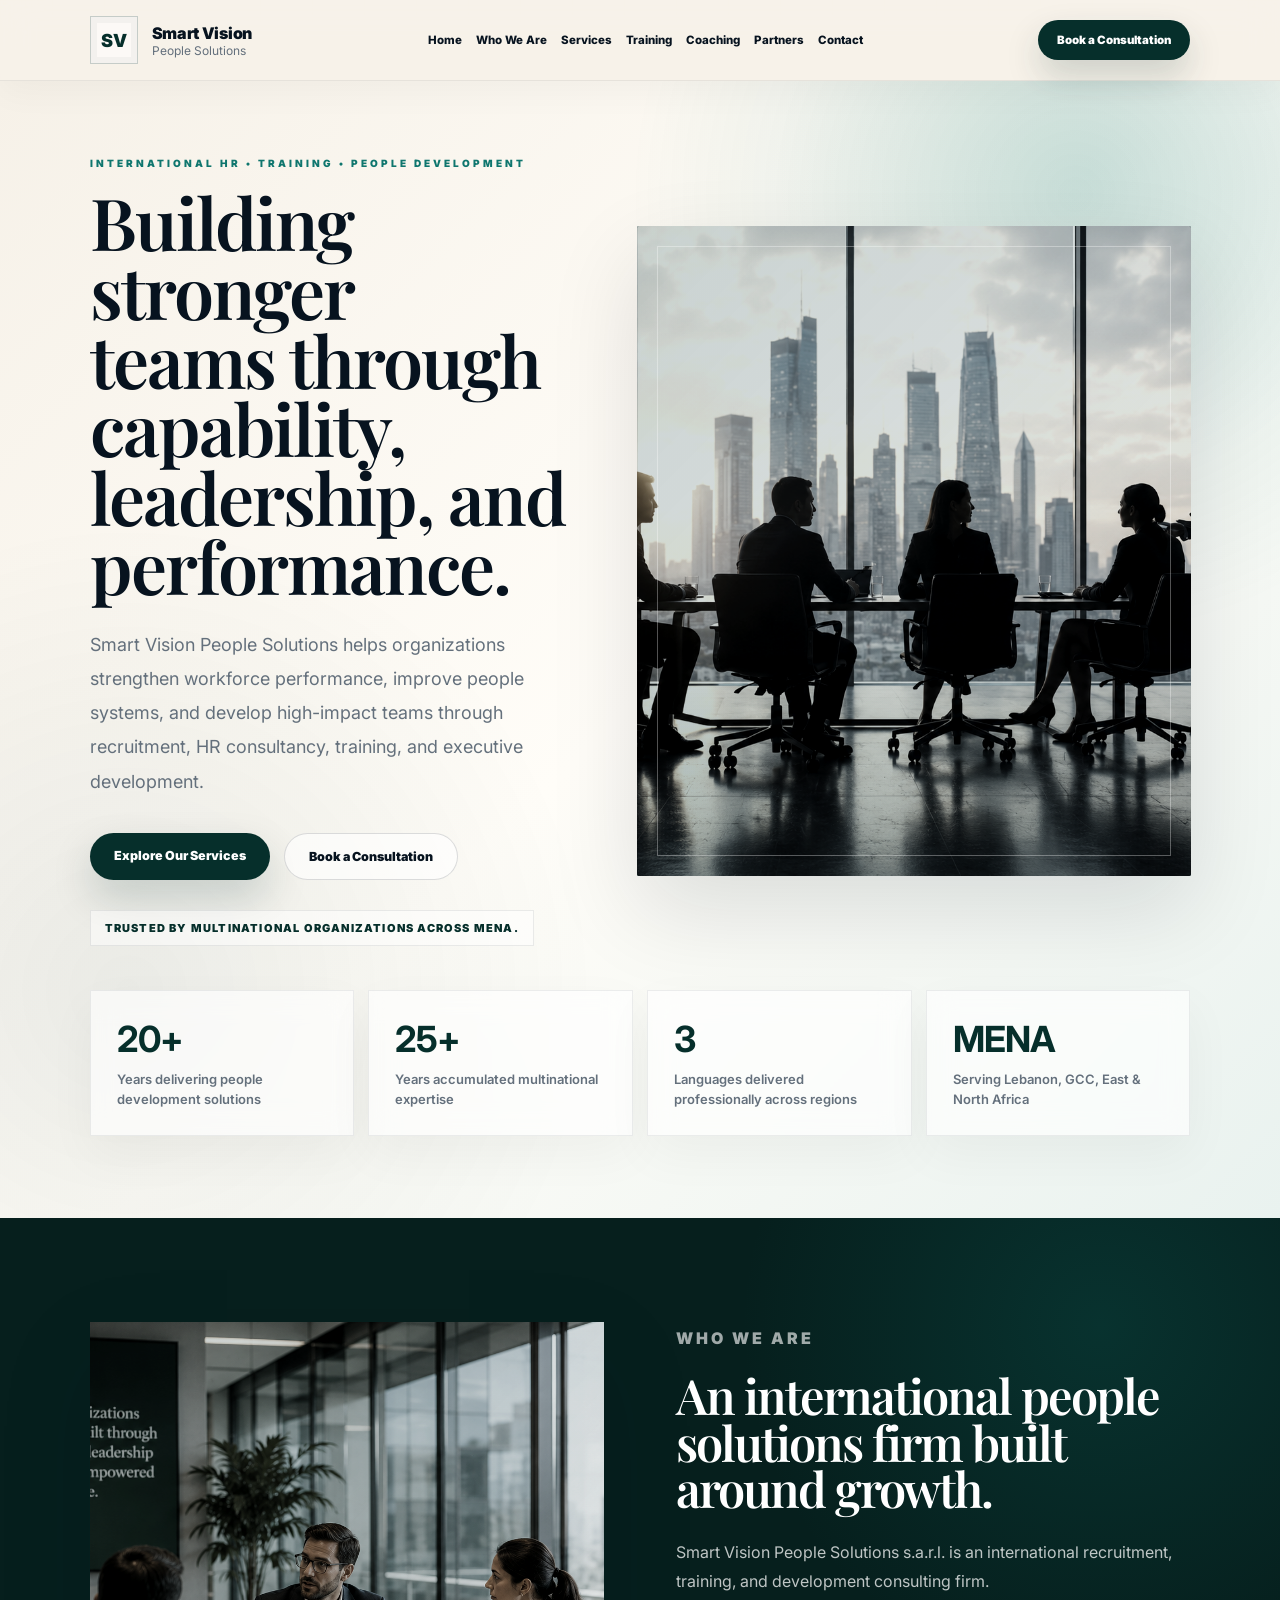
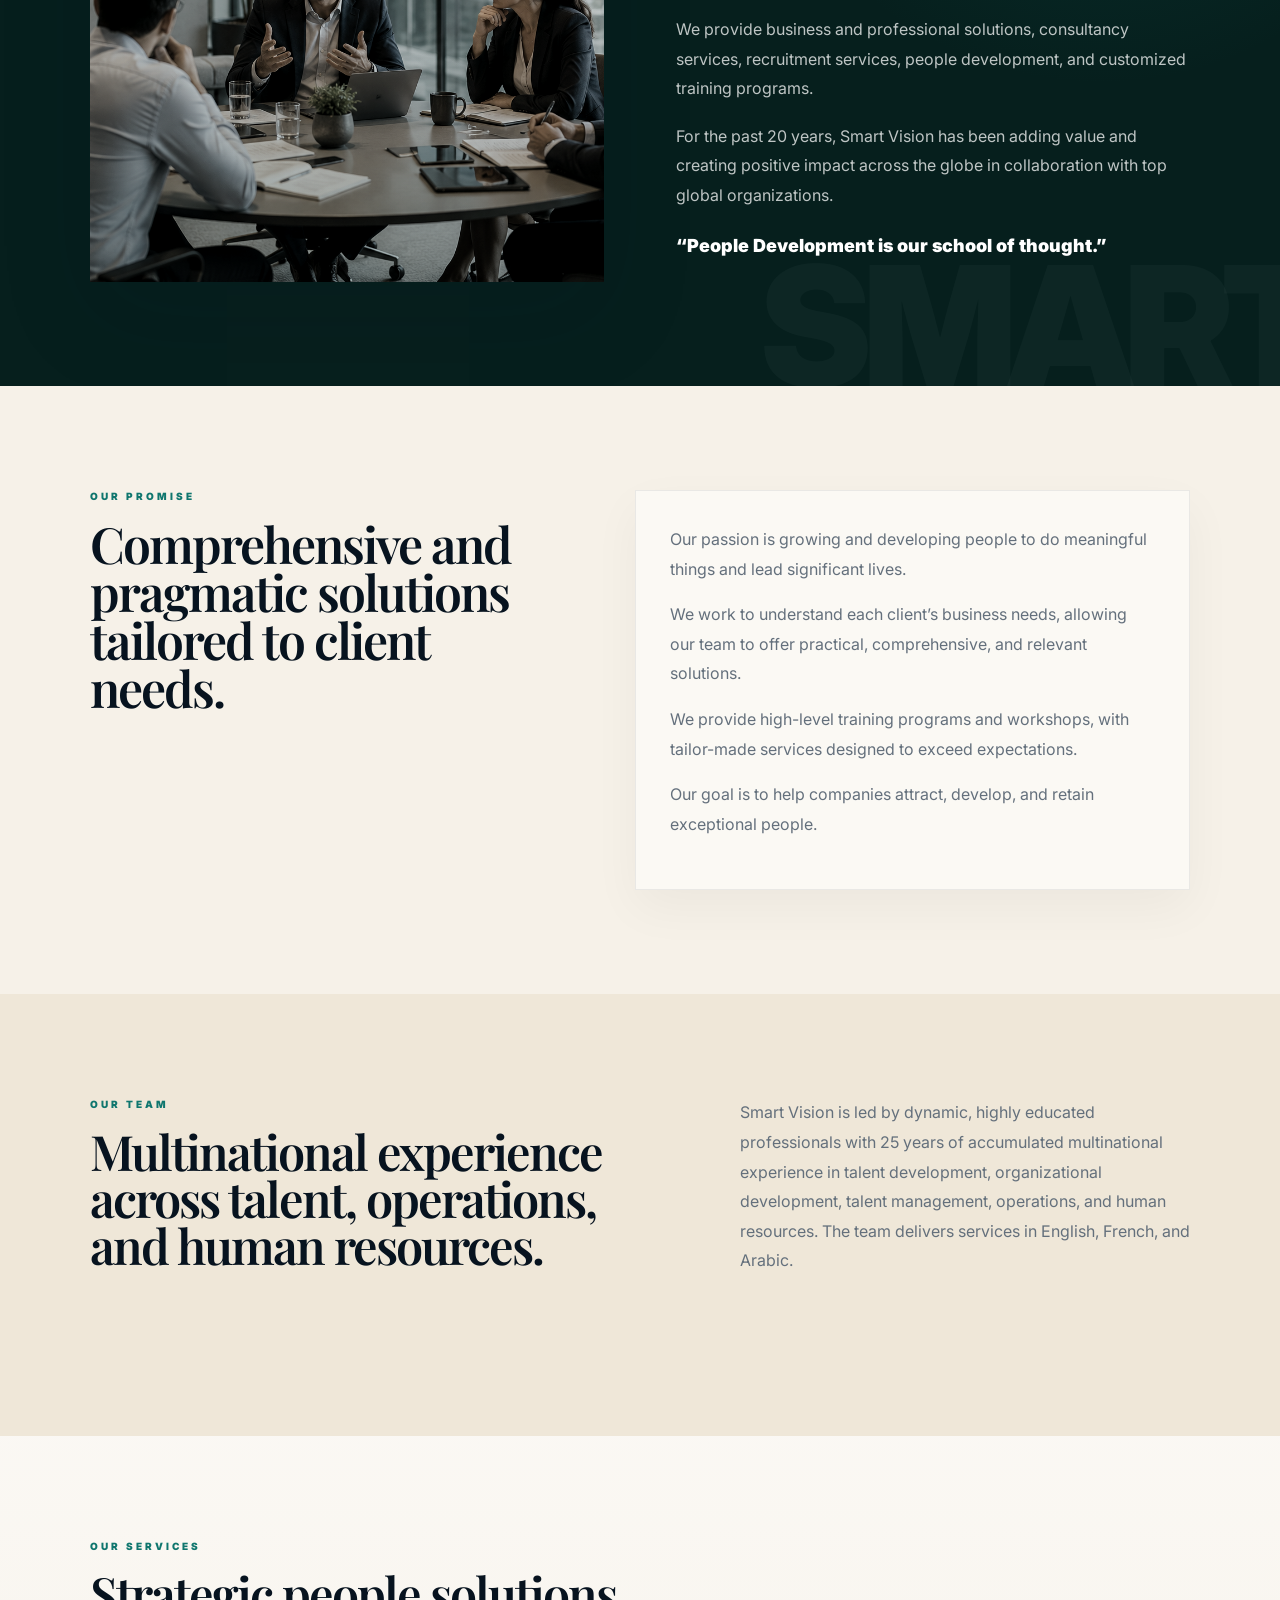
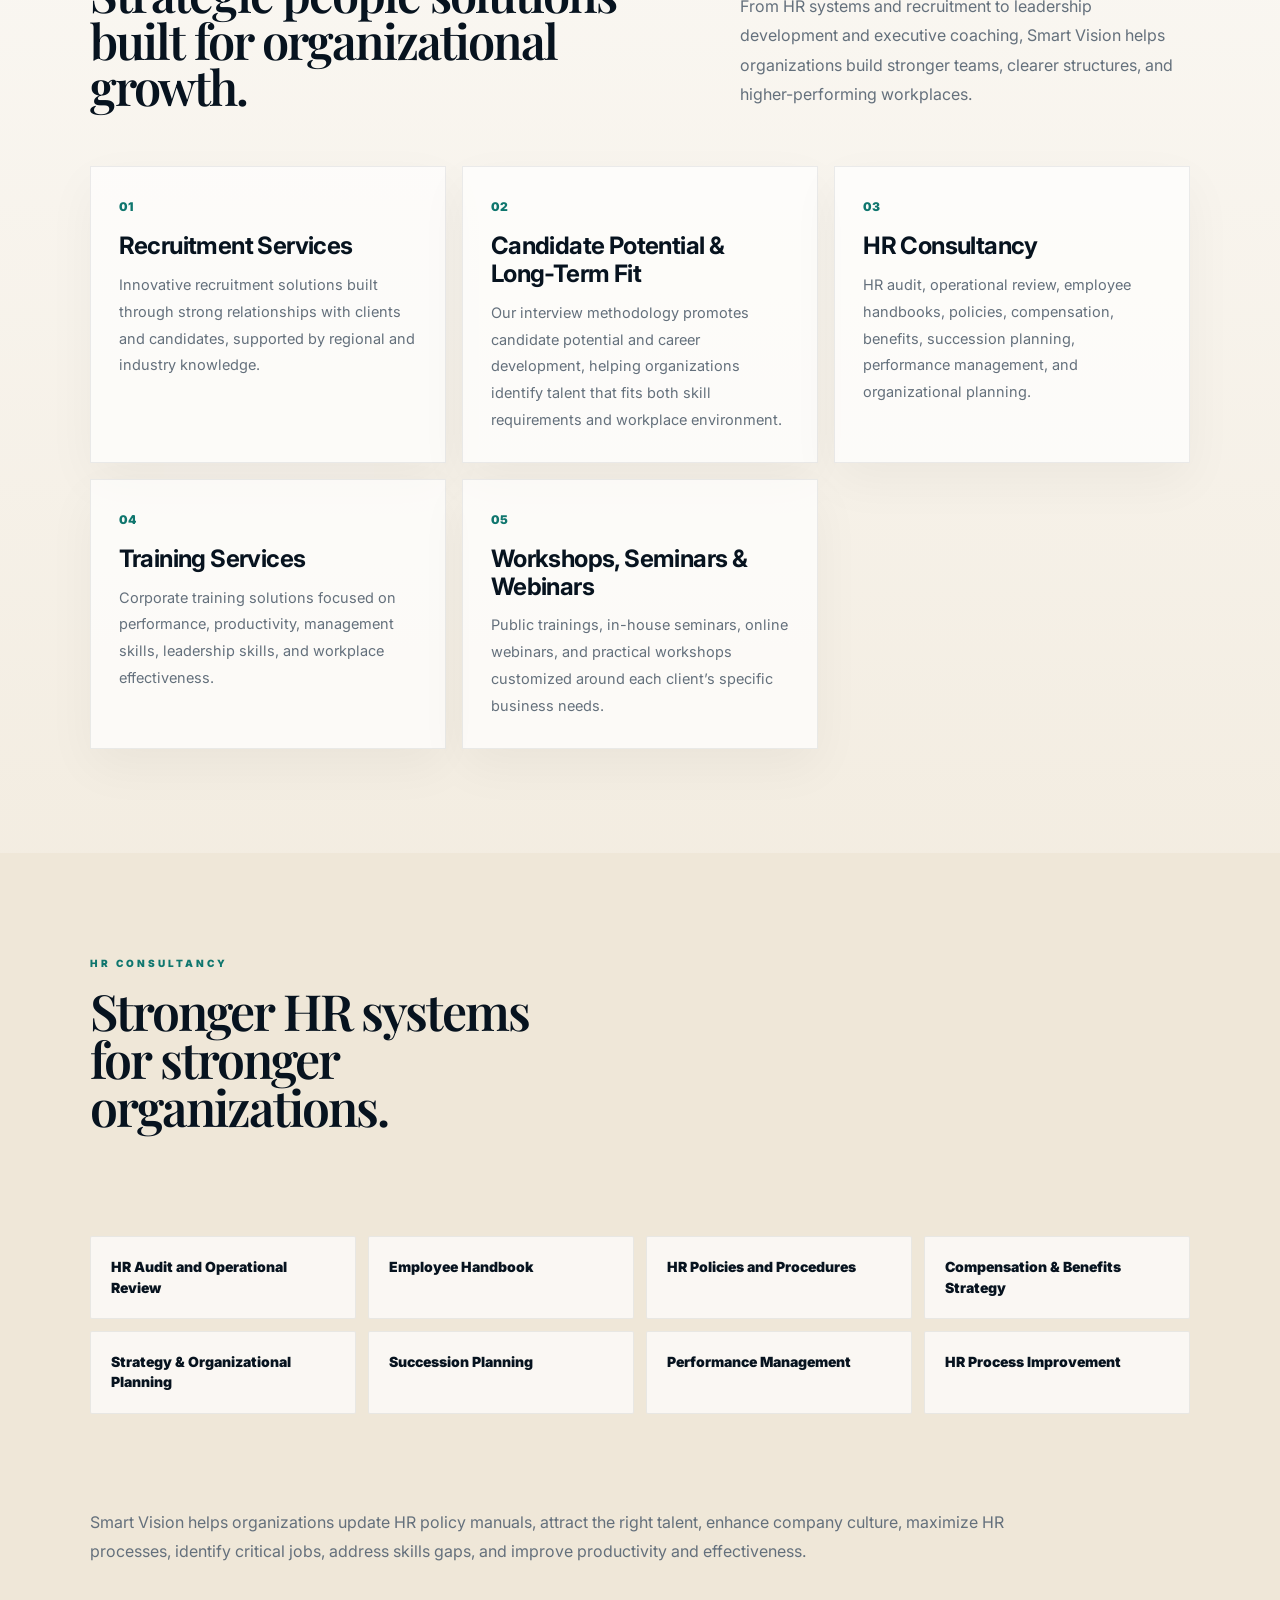
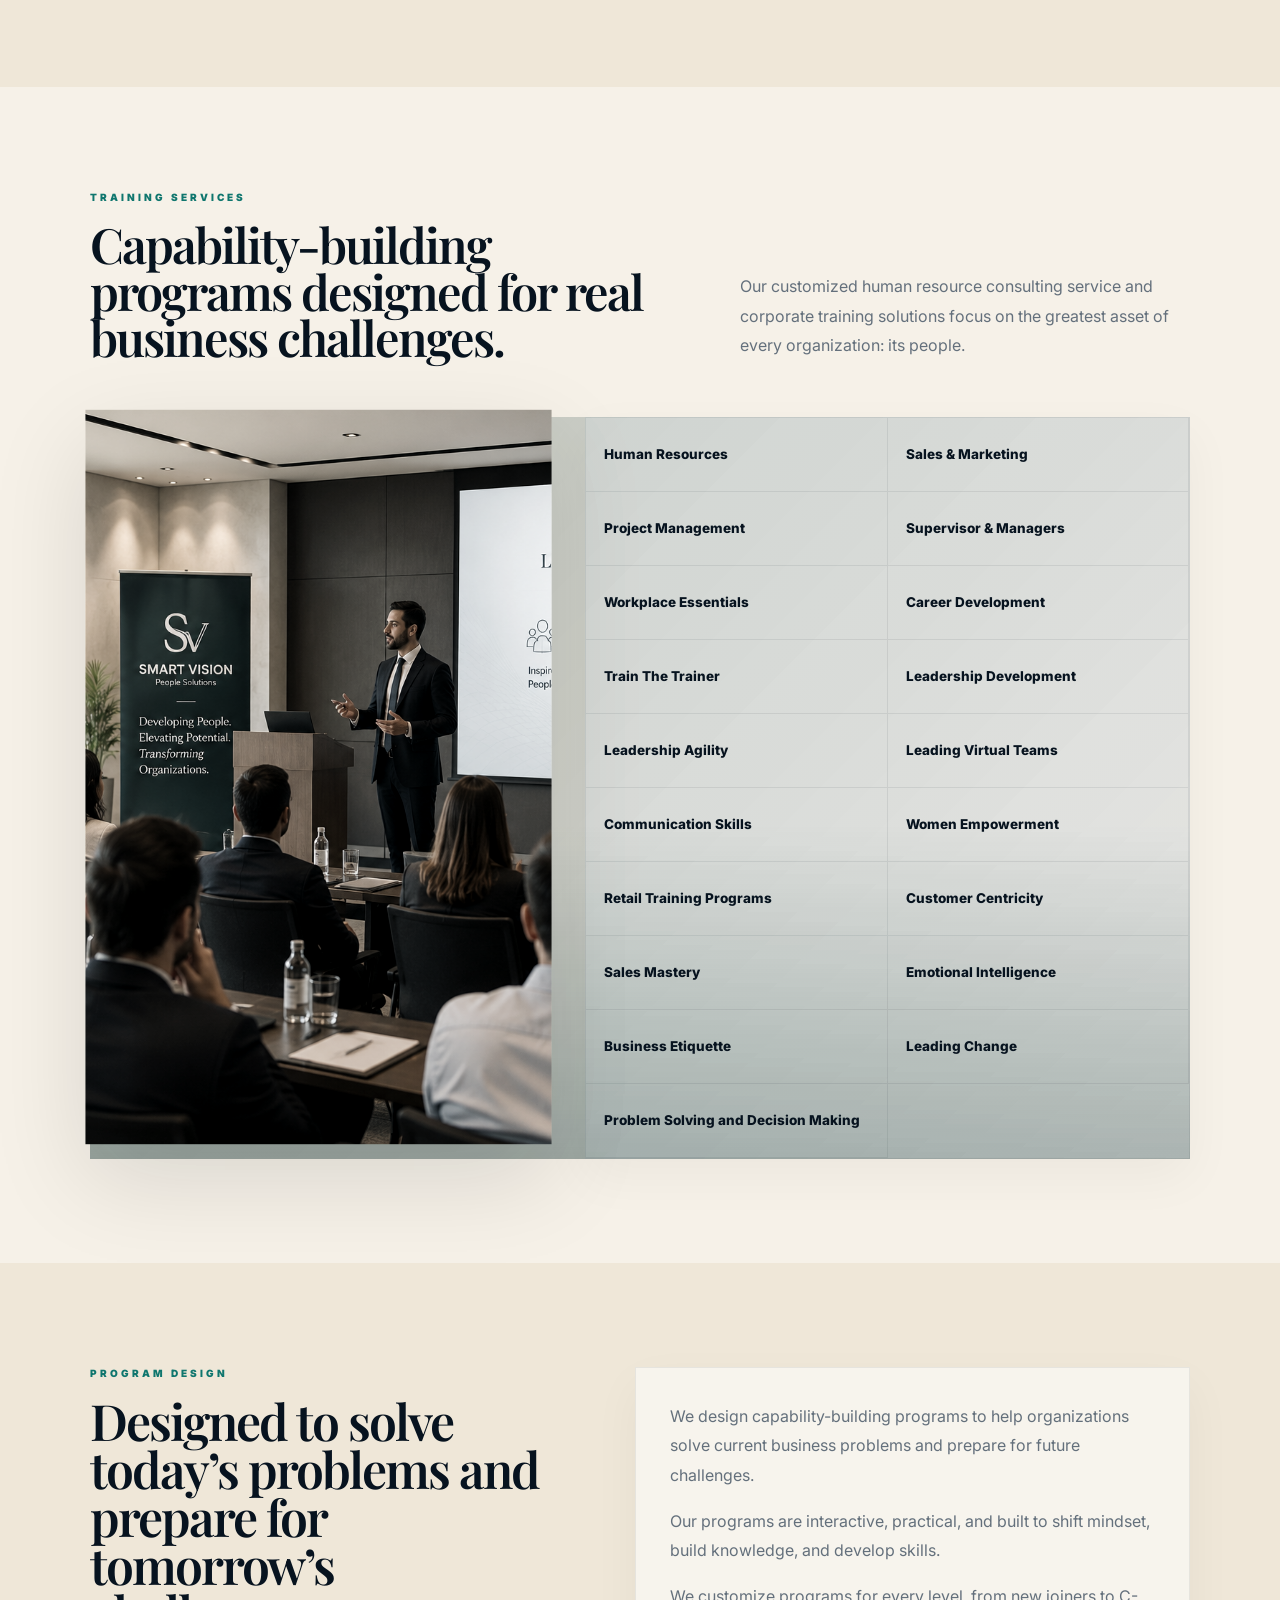
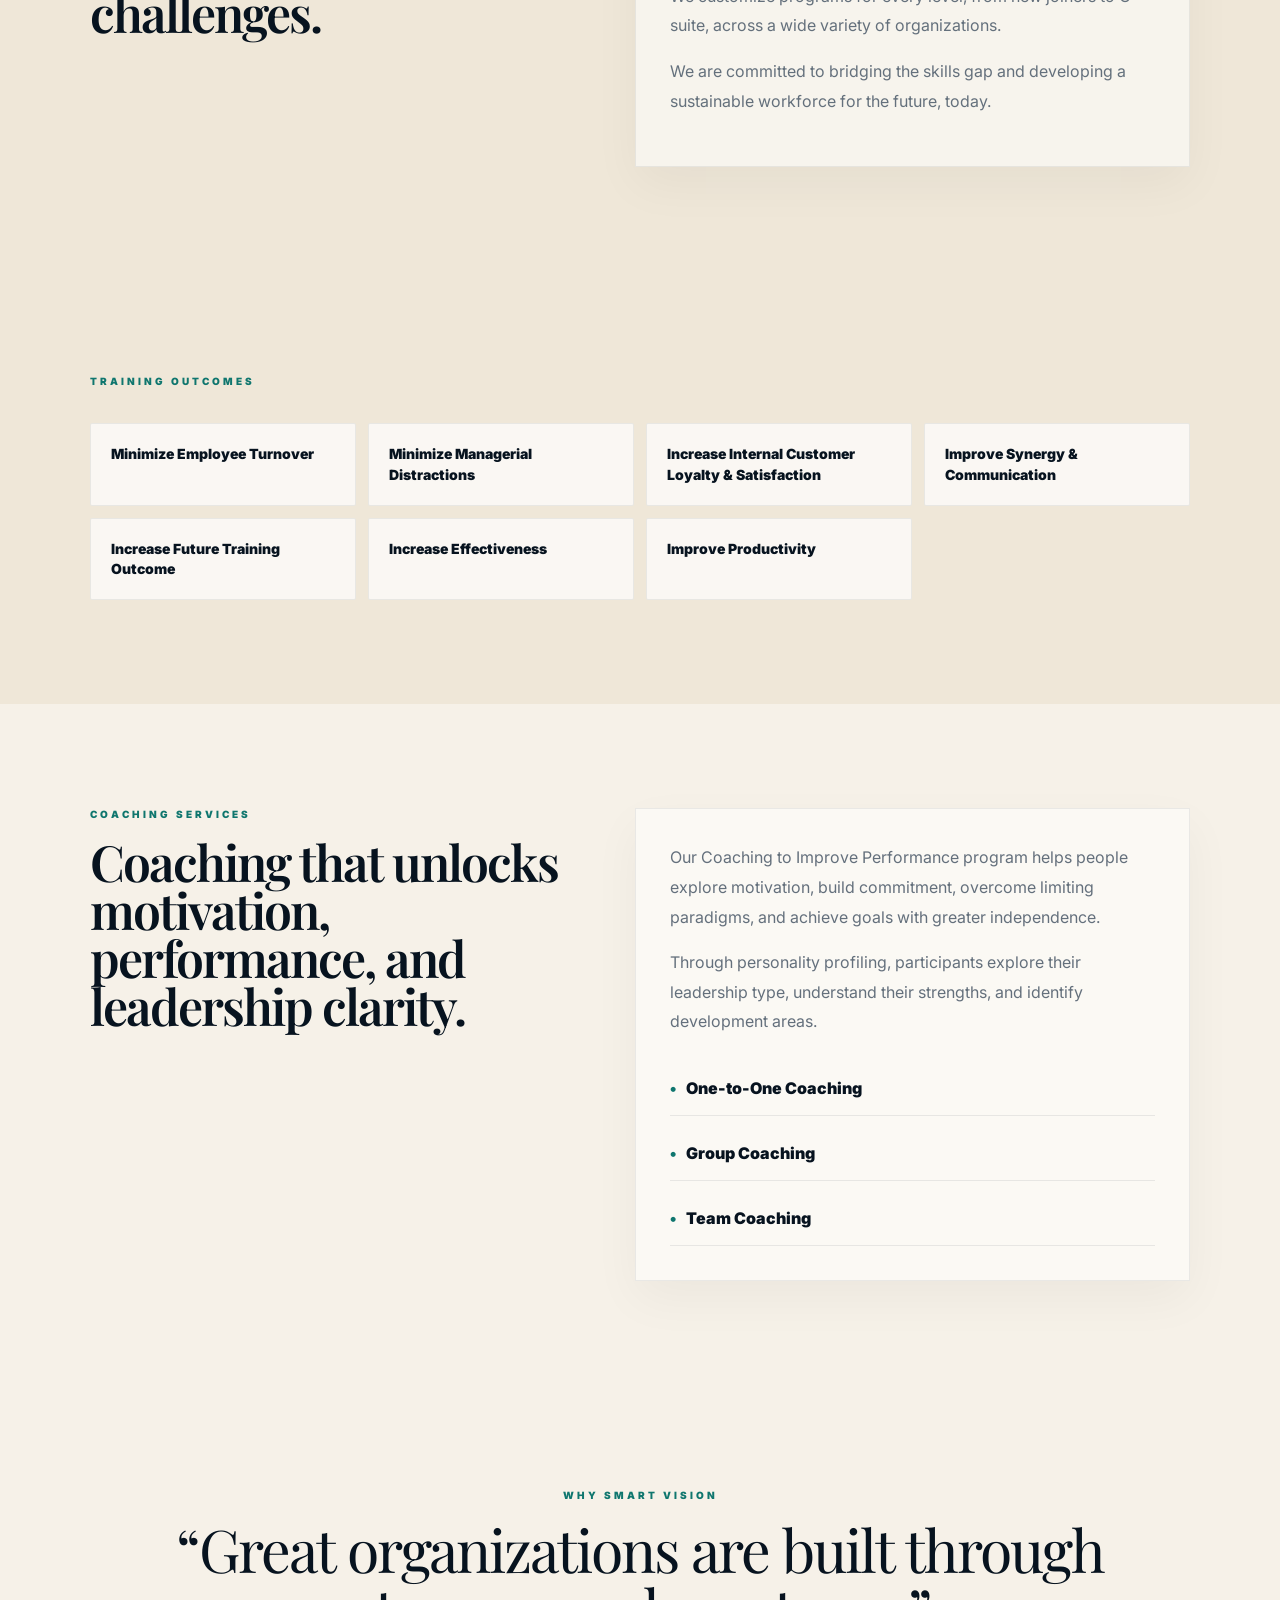
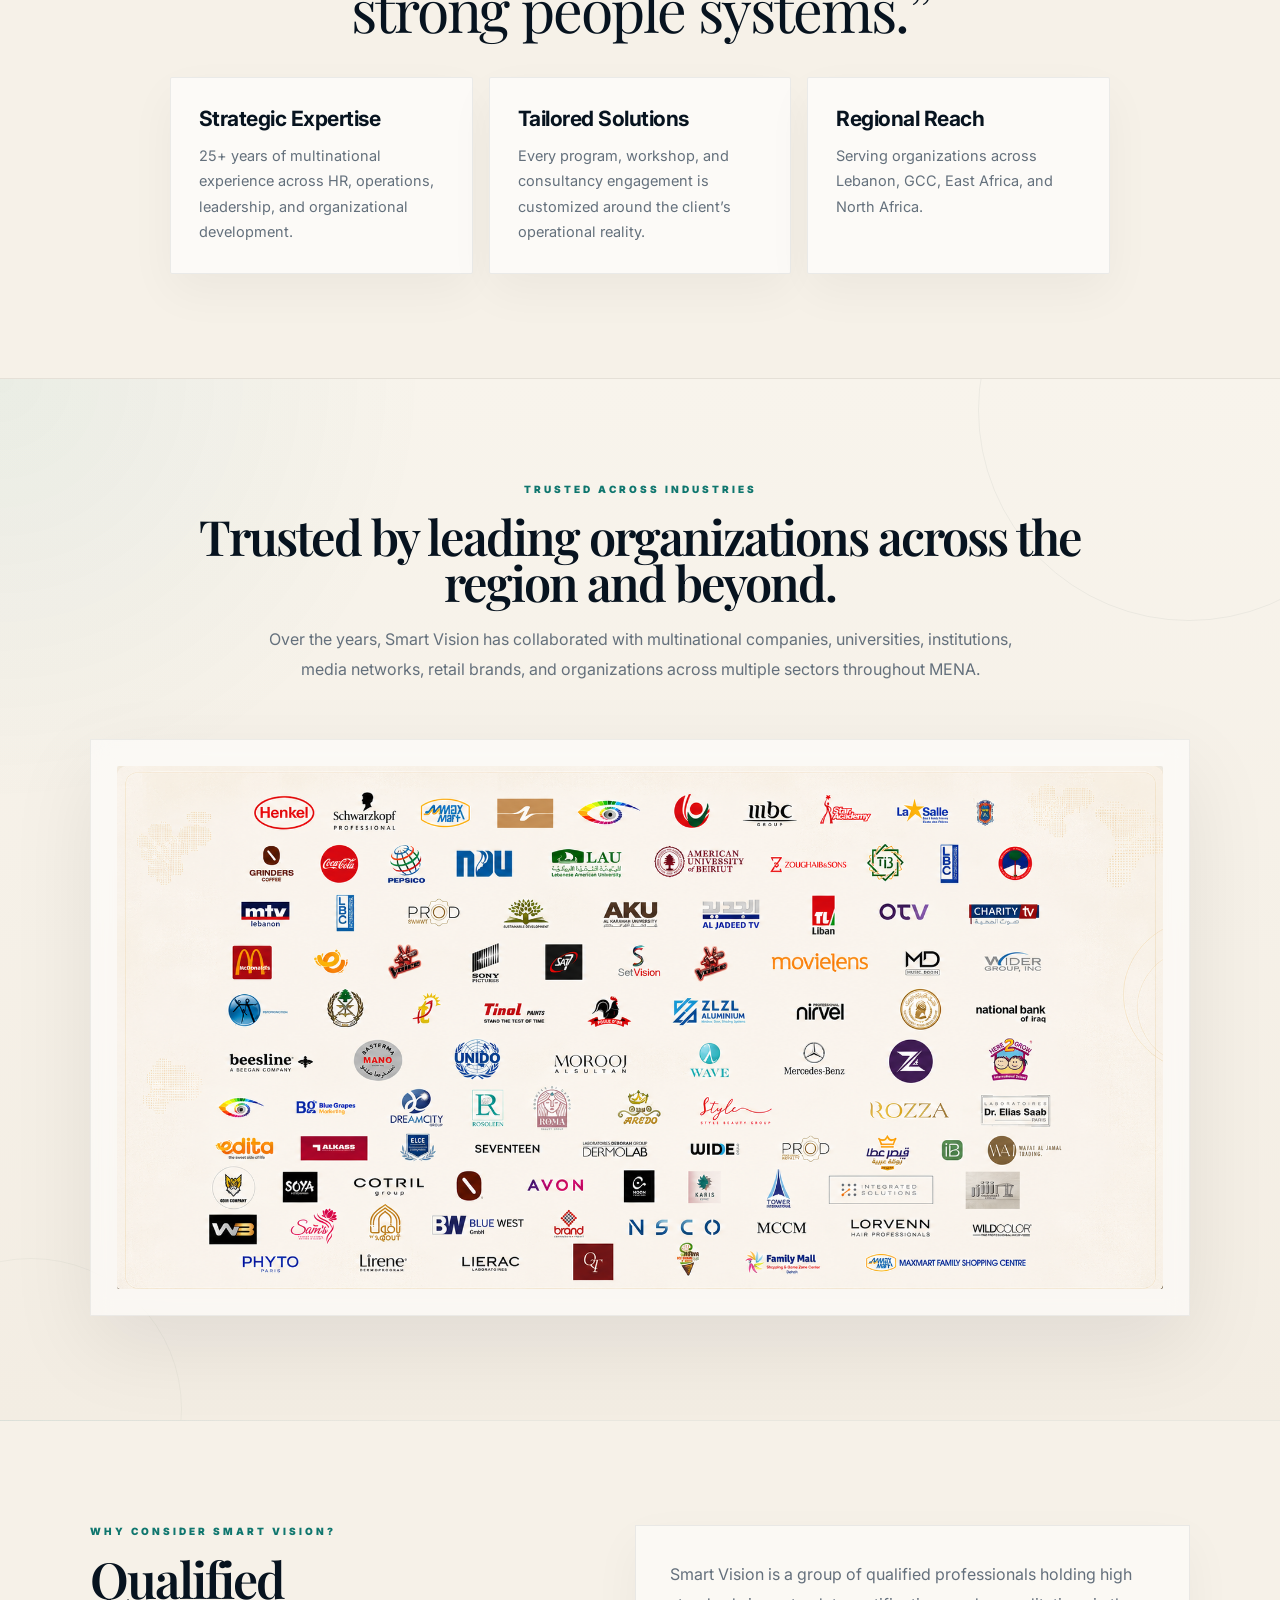
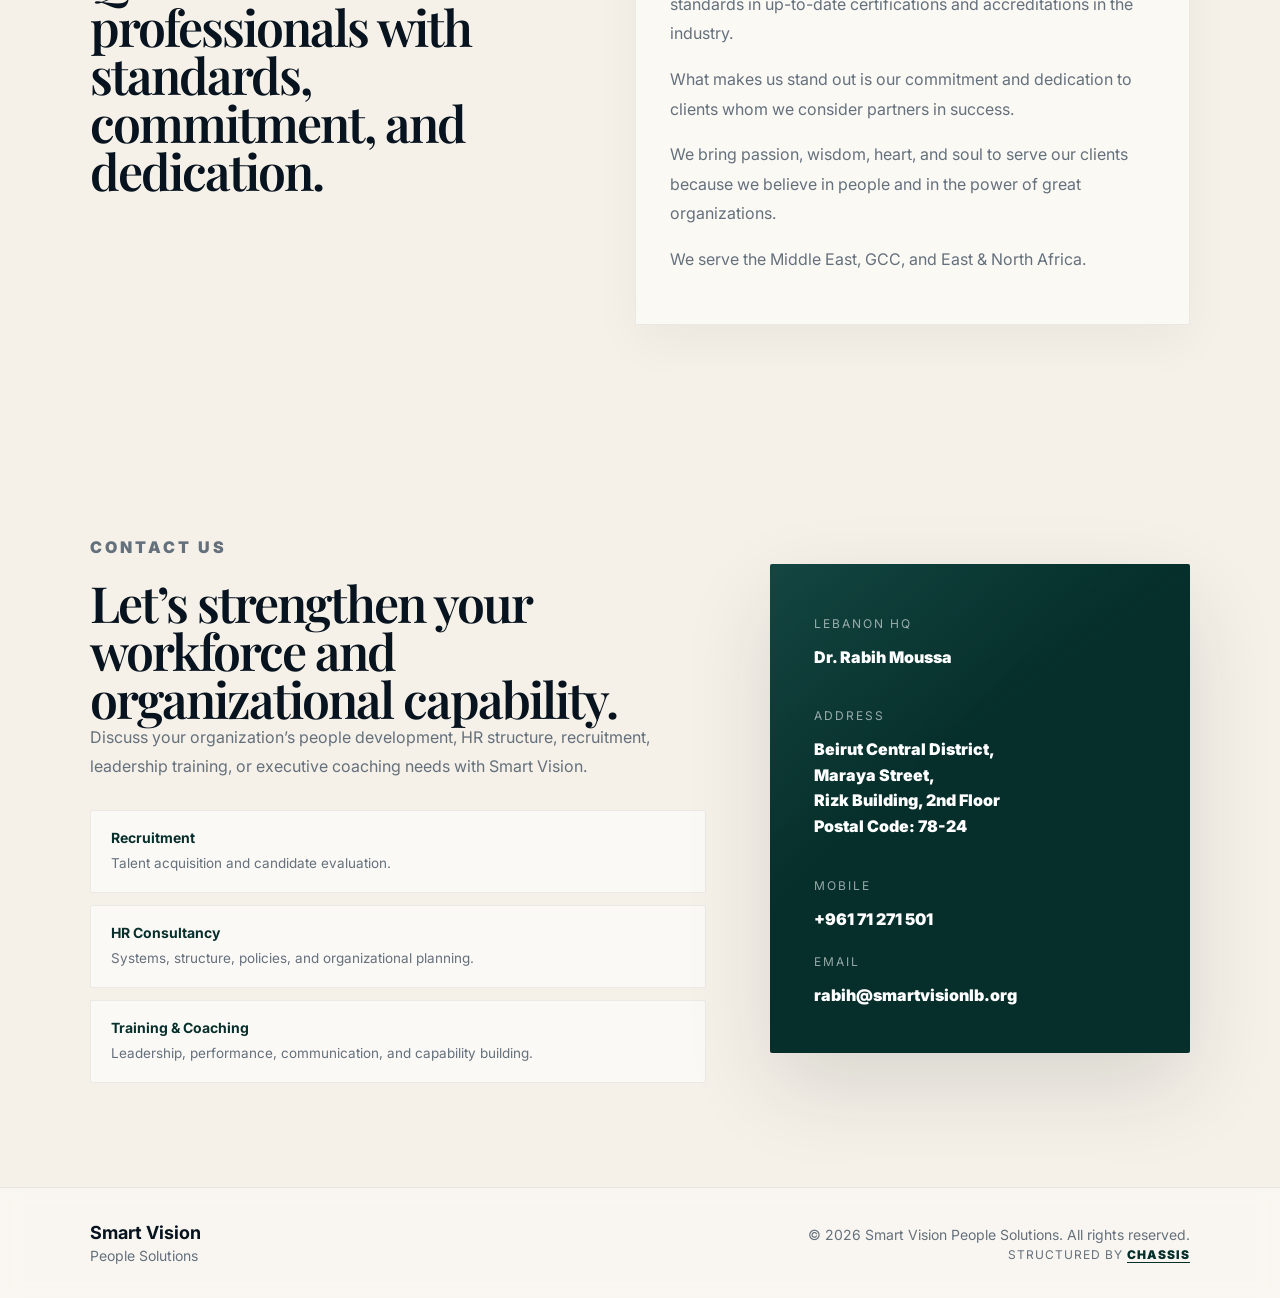
==== commit 166fbe7a: "update" ====
--- a/index.html
+++ b/index.html
@@ -486,39 +486,37 @@
     </section>
 
     <section class="partners-section" id="partners">
-      <div class="section-kicker">
-        <p class="small-label">Our Partners in Success</p>
-        <h2>A network of trusted organizations and brands.</h2>
-      </div>
-
-      <div class="partner-logos">
-        <div class="partner-logo"><img src="assets/logos/henkel.png" alt="Henkel"></div>
-        <div class="partner-logo"><img src="assets/logos/pepsico.png" alt="PepsiCo"></div>
-        <div class="partner-logo"><img src="assets/logos/mercedes.png" alt="Mercedes-Benz"></div>
-        <div class="partner-logo"><img src="assets/logos/unido.png" alt="UNIDO"></div>
-        <div class="partner-logo"><img src="assets/logos/aub.png" alt="AUB"></div>
-        <div class="partner-logo"><img src="assets/logos/aubmc.png" alt="AUBMC"></div>
-        <div class="partner-logo"><img src="assets/logos/lau.png" alt="LAU"></div>
-        <div class="partner-logo"><img src="assets/logos/otv.png" alt="OTV"></div>
-
-        <div class="partner-name"><img src="assets/logos/mbcgroup.png" alt="MBC Group"></div>
-        <div class="partner-name"><img src="assets/logos/schwarzkopf.png" alt="Schwarzkopf Professional"></div>
-        <div class="partner-name"><img src="assets/logos/cocacola.png" alt="Coca-Cola"></div>
-        <div class="partner-name"><img src="assets/logos/ndu.png" alt="Notre Dame University"></div>
-        <div class="partner-name"><img src="assets/logos/telelumiere.png" alt="Télé Lumière"></div>
-        <div class="partner-name"><img src="assets/logos/aljadeed.png" alt="Al Jadeed TV"></div>
-        <div class="partner-name"><img src="assets/logos/macdonalds.png" alt="McDonald’s"></div>
-        <div class="partner-name"><img src="assets/logos/sony.png" alt="Sony Pictures"></div>
-        <div class="partner-name"><img src="assets/logos/bob.png" alt="Bank of Beirut"></div>
-        <div class="partner-name"><img src="assets/logos/nbi.png" alt="National Bank of Iraq"></div>
-        <div class="partner-name"><img src="assets/logos/beesline.png" alt="Beesline"></div>
-        <div class="partner-name"><img src="assets/logos/staracademy.png" alt="Star Academy"></div>
-        <div class="partner-name"><img src="assets/logos/cotril.png" alt="Cotril Group"></div>
-        <div class="partner-name"><img src="assets/logos/avon.png" alt="Avon"></div>
-        <div class="partner-name"><img src="assets/logos/teleliban.png" alt="Télé Liban"></div>
-        <div class="partner-name"><img src="assets/logos/lu.png" alt="Lebanese University"></div>
-      </div>
-    </section>
+
+  <div class="section-kicker">
+
+    <p class="small-label">
+      Trusted Across Industries
+    </p>
+
+    <h2>
+      Trusted by leading organizations across the region and beyond.
+    </h2>
+
+    <p class="partners-description">
+      Over the years, Smart Vision has collaborated with multinational companies,
+      universities, institutions, media networks, retail brands, and organizations
+      across multiple sectors throughout MENA.
+    </p>
+
+  </div>
+
+  <div class="partners-image-wrapper">
+
+    <img
+      src="assets/images/partners.png"
+      alt="Smart Vision partner organizations"
+      class="partners-image"
+      loading="lazy"
+    />
+
+  </div>
+
+</section>
 
     <section class="consider-section" id="consider">
       <div>
--- a/style.css
+++ b/style.css
@@ -1050,4 +1050,326 @@
     width: 100%;
     text-align: center;
   }
+}
+
+/* ADD THIS AT THE VERY BOTTOM OF YOUR CSS */
+
+.hero::before {
+  content: "";
+  position: absolute;
+  width: 620px;
+  height: 620px;
+  background: radial-gradient(circle, rgba(15,118,110,0.10) 0%, transparent 72%);
+  top: -220px;
+  right: -120px;
+  pointer-events: none;
+}
+
+.hero-copy h1 {
+  max-width: 920px;
+  text-wrap: balance;
+}
+
+.hero-copy {
+  position: relative;
+  z-index: 3;
+}
+
+.hero-description {
+  max-width: 620px;
+  font-size: 18px;
+  line-height: 1.9;
+}
+
+.hero-image {
+  border-radius: 2px;
+}
+
+.hero-image img {
+  transition: transform 1.4s ease;
+}
+
+.hero-image:hover img {
+  transform: scale(1.06);
+}
+
+.proof-row div {
+  backdrop-filter: blur(14px);
+}
+
+.proof-row div strong {
+  font-size: 36px;
+}
+
+.service-list article {
+  position: relative;
+  overflow: hidden;
+}
+
+.service-list article::before {
+  content: "";
+  position: absolute;
+  left: 0;
+  top: 0;
+  width: 0%;
+  height: 3px;
+  background: linear-gradient(to right, #0f766e, #062f2b);
+  transition: width 0.45s ease;
+}
+
+.service-list article:hover::before {
+  width: 100%;
+}
+
+.service-list article:hover {
+  transform: translateY(-7px);
+}
+
+.service-list h3 {
+  font-size: 24px;
+}
+
+.service-list p {
+  line-height: 1.85;
+}
+
+.about-section {
+  position: relative;
+  overflow: hidden;
+}
+
+.about-section::before {
+  content: "SMART";
+  position: absolute;
+  right: -40px;
+  bottom: -40px;
+  font-size: 13vw;
+  font-weight: 900;
+  color: rgba(255,255,255,0.03);
+  letter-spacing: -10px;
+  pointer-events: none;
+}
+
+.about-copy h2 {
+  max-width: 700px;
+}
+
+.detail-grid div,
+.outcome-grid div,
+.why-card,
+.contact-points div {
+  border-radius: 2px;
+}
+
+.detail-grid div:hover,
+.outcome-grid div:hover,
+.why-card:hover,
+.contact-points div:hover {
+  transform: translateY(-5px);
+}
+
+.program-list span {
+  min-height: 74px;
+  display: flex;
+  align-items: center;
+}
+
+.program-list span:hover {
+  transform: scale(1.02);
+}
+
+.partner-logo,
+.partner-name {
+  opacity: 0.76;
+  transition: opacity 0.3s ease, transform 0.3s ease;
+}
+
+.partner-logo:hover,
+.partner-name:hover {
+  opacity: 1;
+  transform: translateY(-3px);
+}
+
+.contact-card {
+  border-radius: 2px;
+  position: relative;
+  overflow: hidden;
+}
+
+.contact-card::before {
+  content: "";
+  position: absolute;
+  inset: 0;
+  background:
+    linear-gradient(
+      135deg,
+      rgba(255,255,255,0.05),
+      transparent 40%
+    );
+  pointer-events: none;
+}
+
+.contact-card a {
+  transition: opacity 0.25s ease;
+}
+
+.contact-card a:hover {
+  opacity: 0.72;
+}
+
+.site-footer {
+  backdrop-filter: blur(10px);
+}
+
+.site-footer strong {
+  font-size: 18px;
+}
+
+.site-footer p {
+  margin-top: 4px;
+}
+
+section {
+  position: relative;
+}
+
+.reveal-active {
+  opacity: 1 !important;
+  transform: translateY(0) !important;
+}
+
+@media (max-width: 768px) {
+
+  .hero-copy h1 {
+    font-size: 2.9rem;
+    line-height: 0.98;
+  }
+
+  .hero-description {
+    font-size: 15px;
+    line-height: 1.8;
+  }
+
+  .proof-row div strong {
+    font-size: 30px;
+  }
+
+  .service-list h3 {
+    font-size: 22px;
+  }
+
+  .program-list span {
+    min-height: auto;
+  }
+
+  .contact-section {
+    gap: 36px;
+  }
+
+  .contact-card {
+    padding: 28px;
+  }
+
+}
+
+@media (max-width: 420px) {
+
+  .hero-copy h1 {
+    font-size: 2.4rem;
+  }
+
+  .hero-actions {
+    gap: 10px;
+  }
+
+  .btn-primary,
+  .btn-secondary {
+    padding: 16px 18px;
+  }
+
+}
+
+/* NEW PARTNERS SECTION */
+
+.partners-section {
+  background:
+    radial-gradient(circle at top left, rgba(15,118,110,0.06), transparent 26%),
+    linear-gradient(to bottom, #f8f4ec, #f3ede3);
+  position: relative;
+  overflow: hidden;
+}
+
+.partners-section::before {
+  content: "";
+  position: absolute;
+  width: 420px;
+  height: 420px;
+  border: 1px solid rgba(6,47,43,0.05);
+  border-radius: 50%;
+  top: -180px;
+  right: -120px;
+}
+
+.partners-section::after {
+  content: "";
+  position: absolute;
+  width: 300px;
+  height: 300px;
+  border: 1px solid rgba(6,47,43,0.04);
+  border-radius: 50%;
+  bottom: -140px;
+  left: -120px;
+}
+
+.section-kicker {
+  max-width: 920px;
+  margin: auto;
+  text-align: center;
+  margin-bottom: 54px;
+  position: relative;
+  z-index: 2;
+}
+
+.section-kicker h2 {
+  margin-top: 12px;
+  margin-bottom: 18px;
+}
+
+.partners-description {
+  max-width: 760px;
+  margin: auto;
+  color: var(--muted);
+  line-height: 1.9;
+  font-size: 16px;
+}
+
+.partners-image-wrapper {
+  position: relative;
+  z-index: 2;
+  max-width: 1450px;
+  margin: auto;
+  padding: 26px;
+  background: rgba(255,255,255,0.55);
+  border: 1px solid rgba(7,19,31,0.06);
+  box-shadow: 0 30px 80px rgba(7,19,31,0.08);
+  backdrop-filter: blur(10px);
+}
+
+.partners-image {
+  width: 100%;
+  display: block;
+  border-radius: 2px;
+}
+
+@media (max-width: 768px) {
+
+  .partners-image-wrapper {
+    padding: 14px;
+  }
+
+  .partners-description {
+    font-size: 15px;
+    line-height: 1.8;
+  }
+
 }
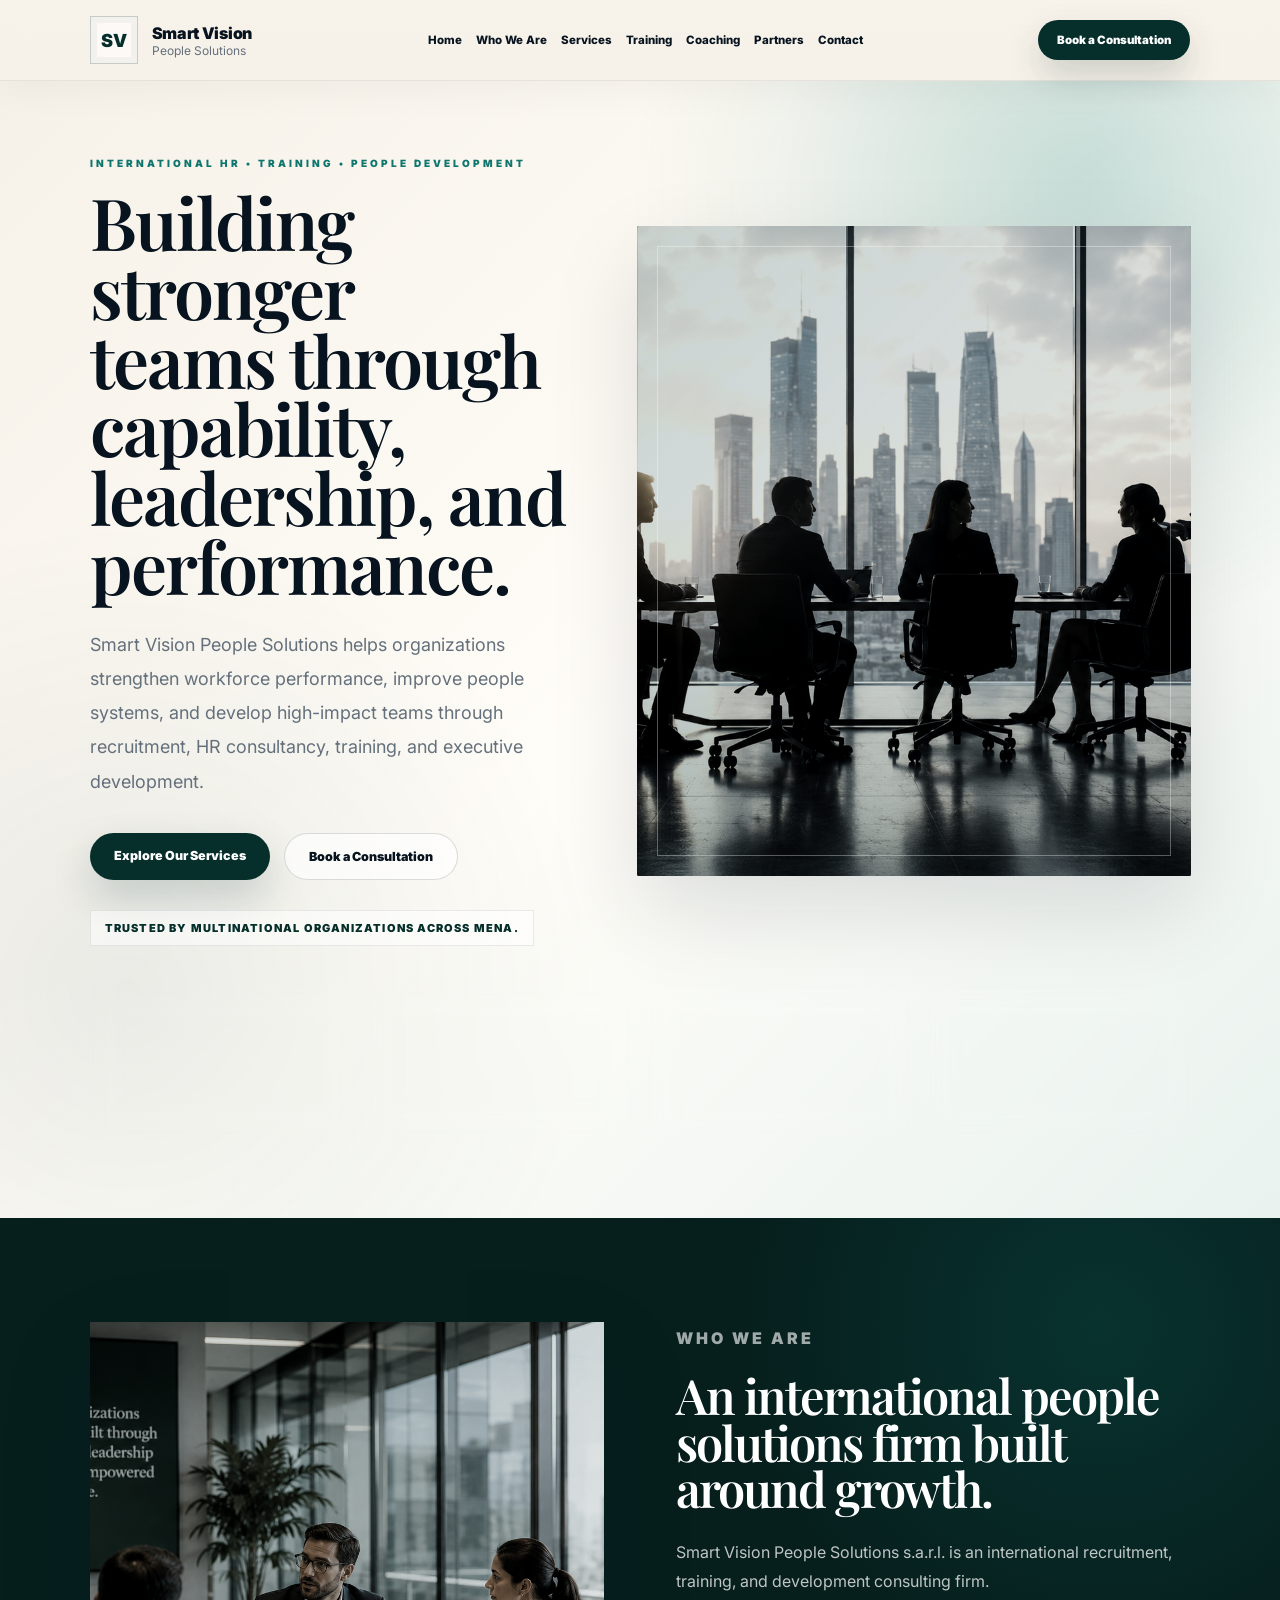
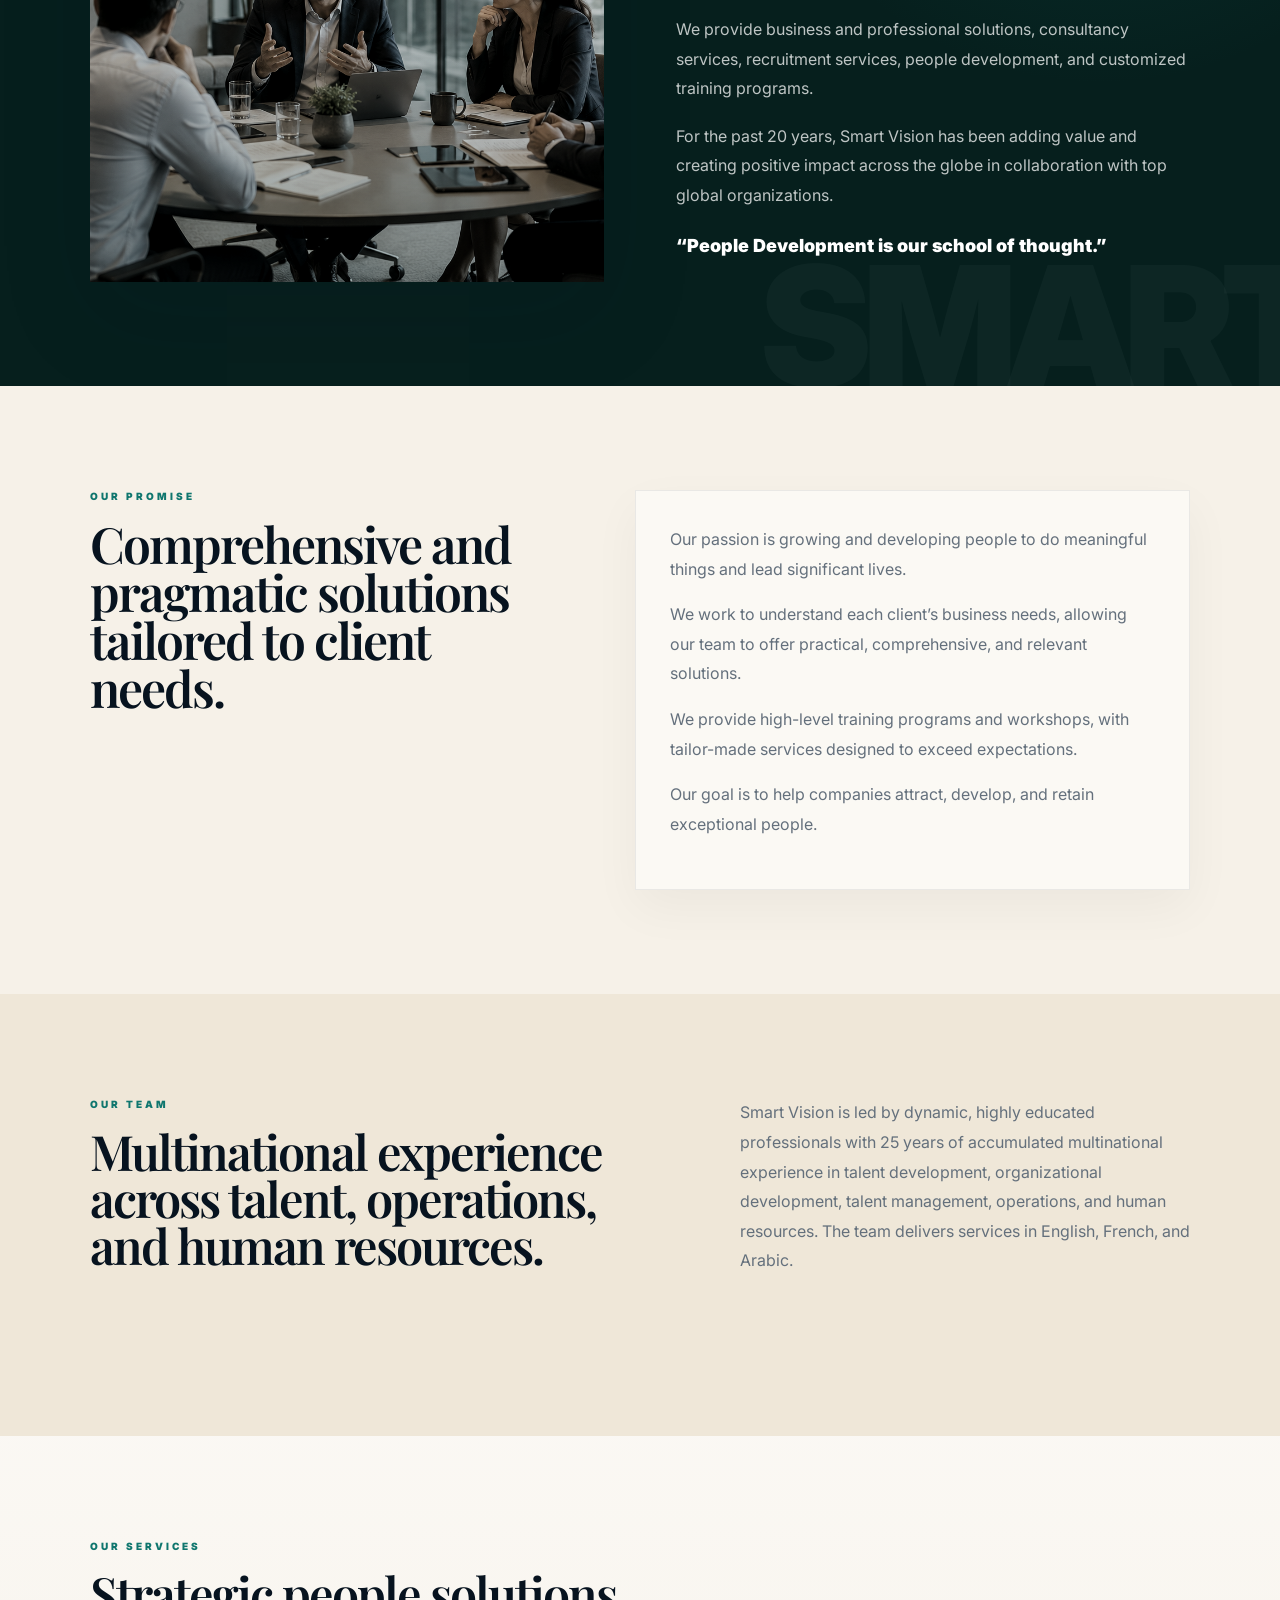
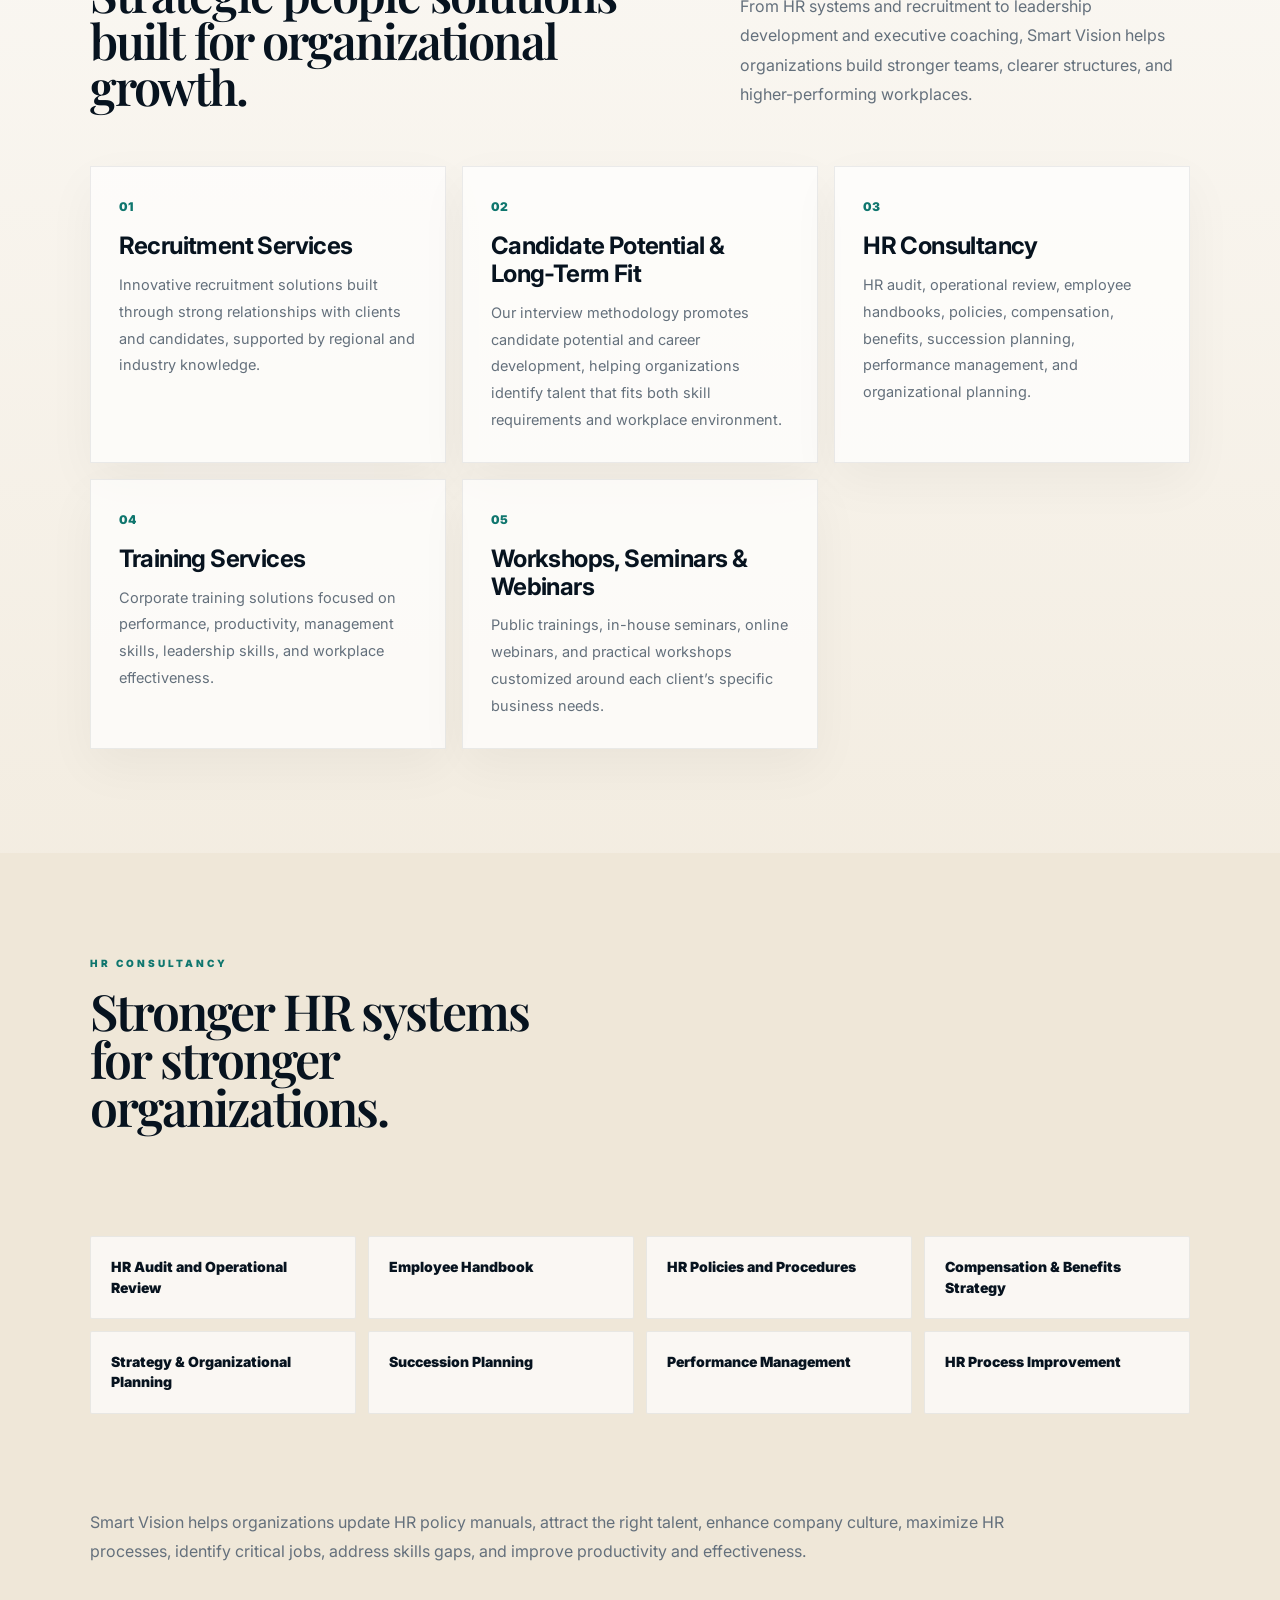
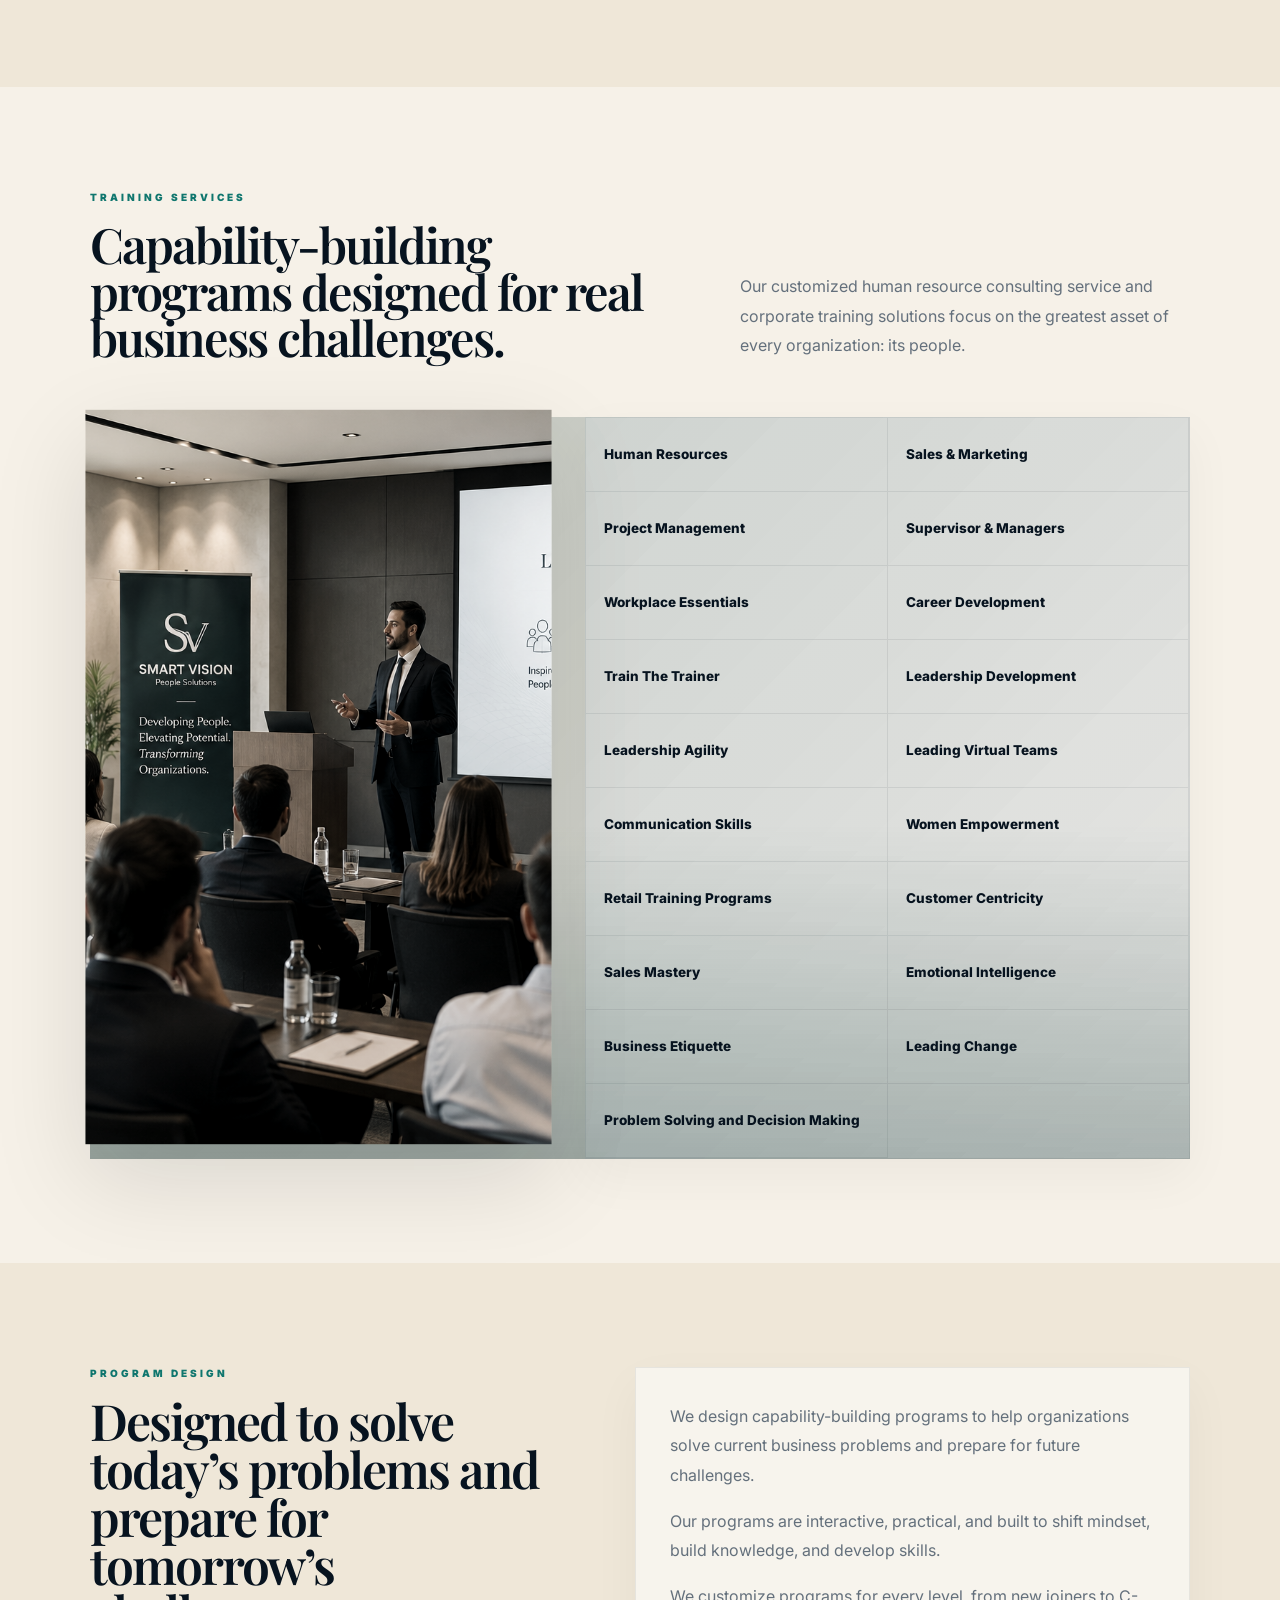
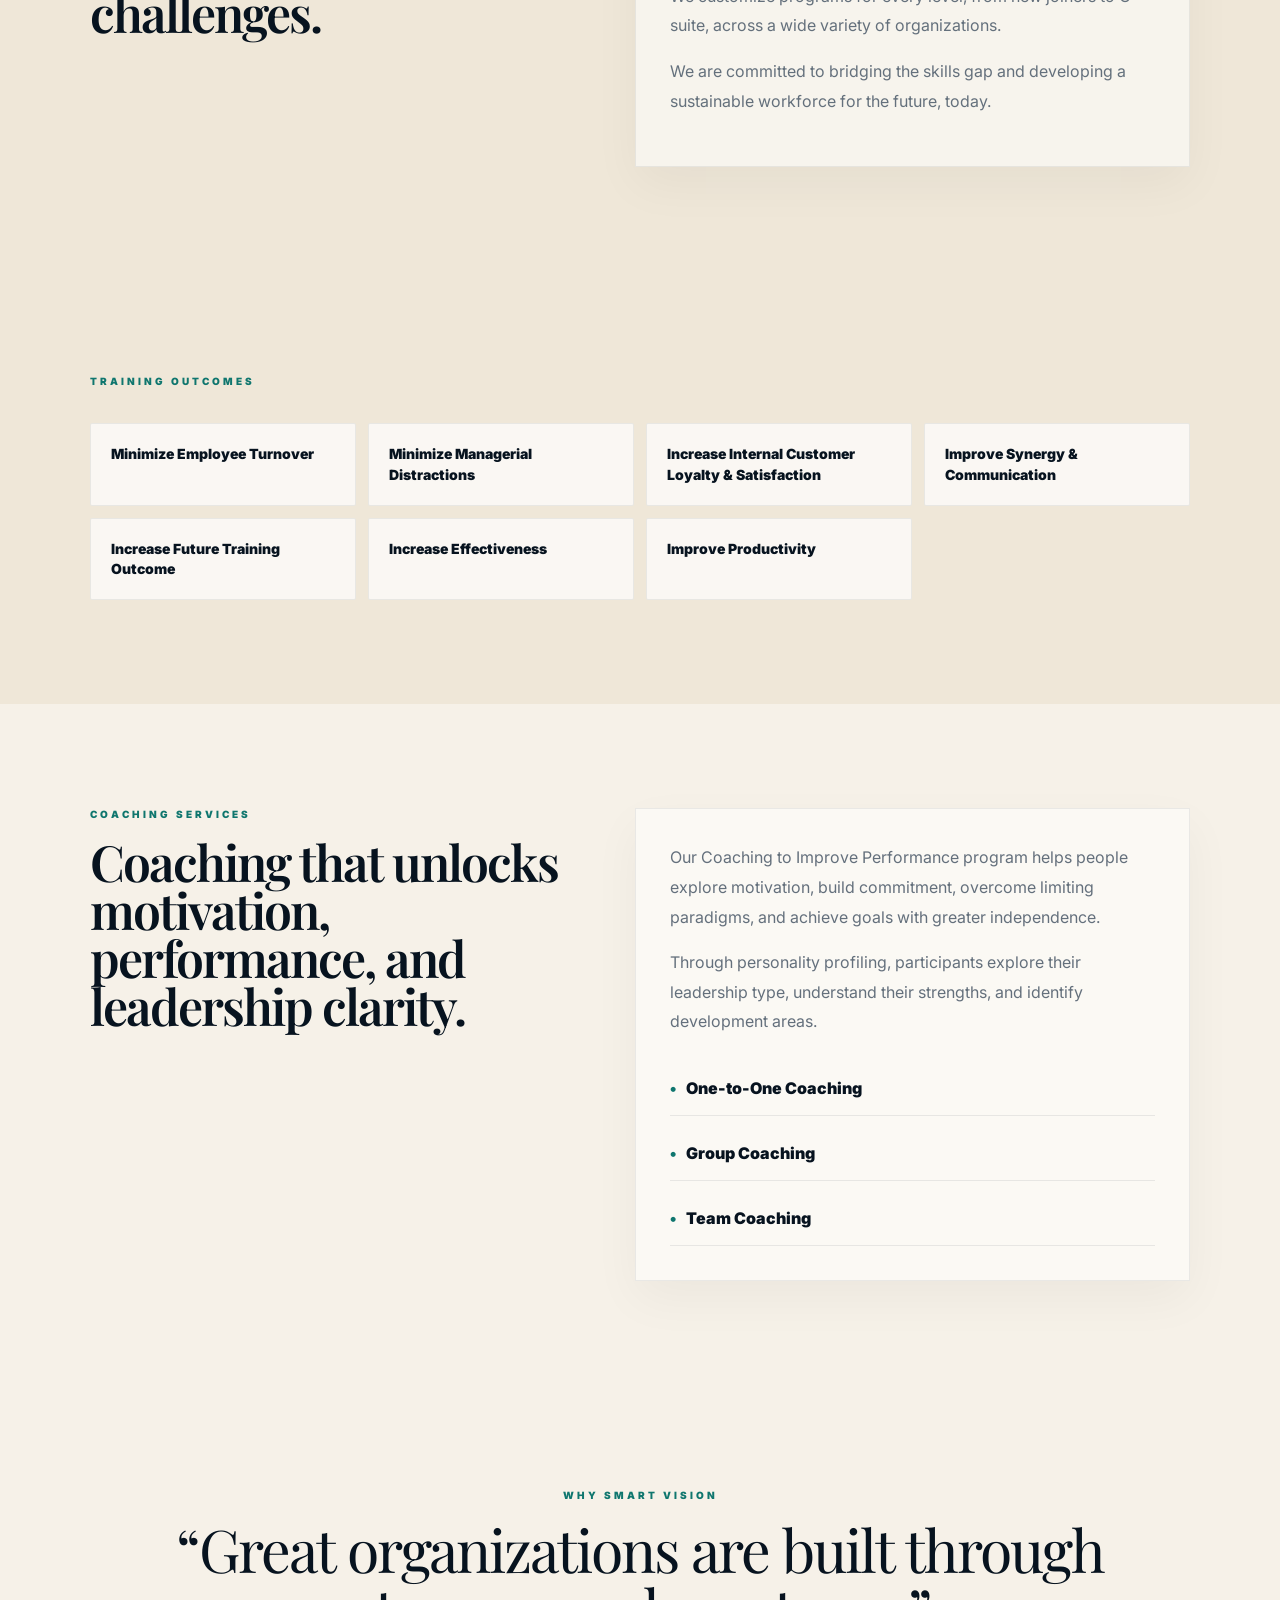
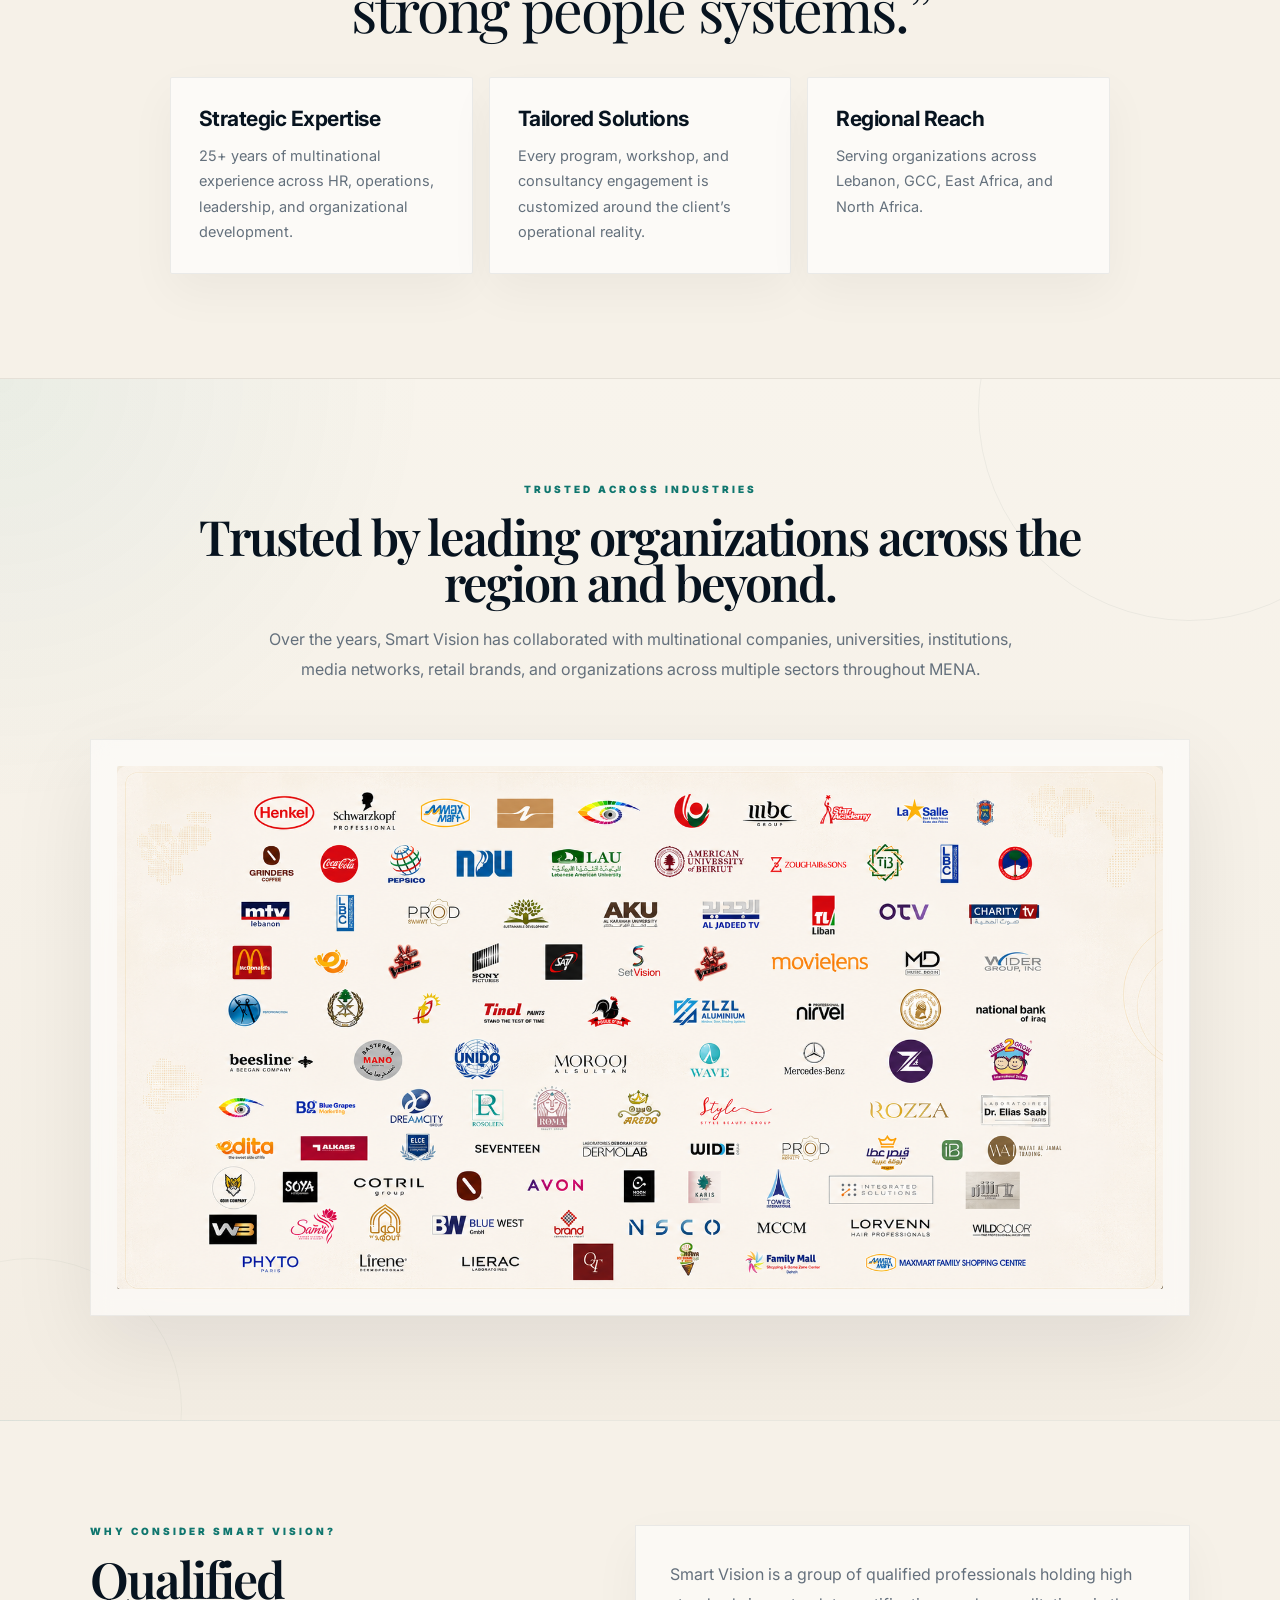
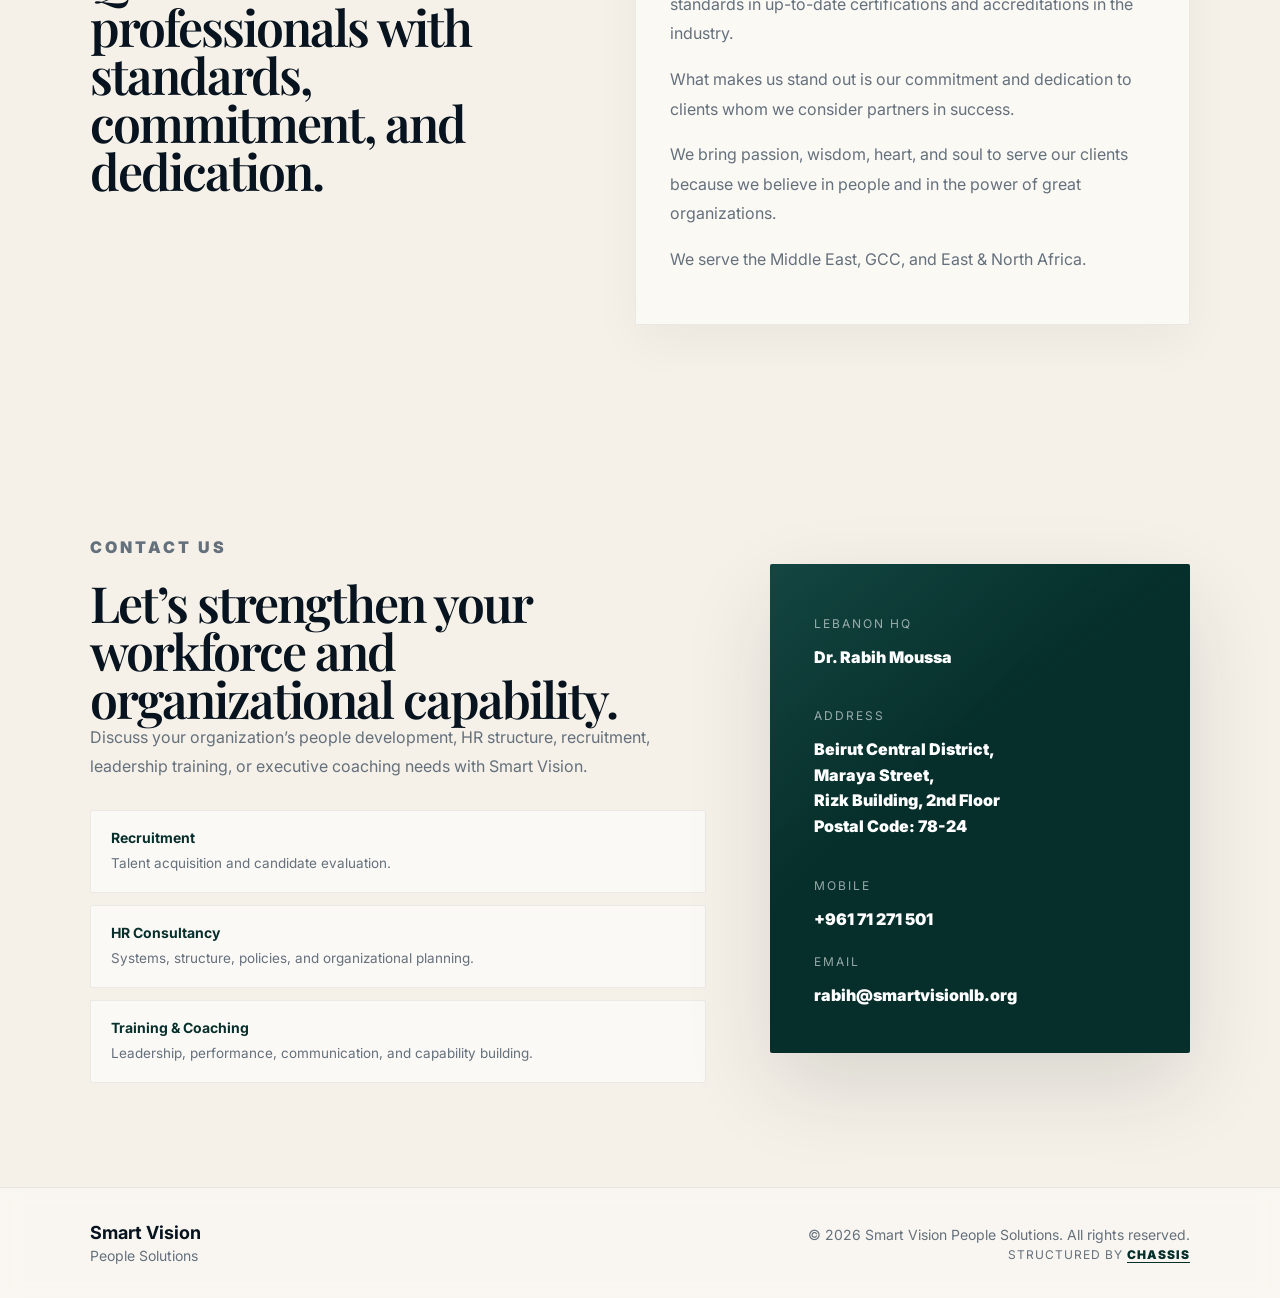
==== commit 6f32bfe5: "Update index.html" ====
--- a/index.html
+++ b/index.html
@@ -54,6 +54,18 @@
       }
     }
   </script>
+  <link rel="icon" type="image/svg+xml" href="favicon.svg">
+<link rel="shortcut icon" href="favicon.svg">
+
+<!-- Google tag (gtag.js) -->
+<script async src="https://www.googletagmanager.com/gtag/js?id=G-68LLL3Z9TJ"></script>
+<script>
+  window.dataLayer = window.dataLayer || [];
+  function gtag(){dataLayer.push(arguments);}
+  gtag('js', new Date());
+
+  gtag('config', 'G-68LLL3Z9TJ');
+</script>
 </head>
 
 <body>
